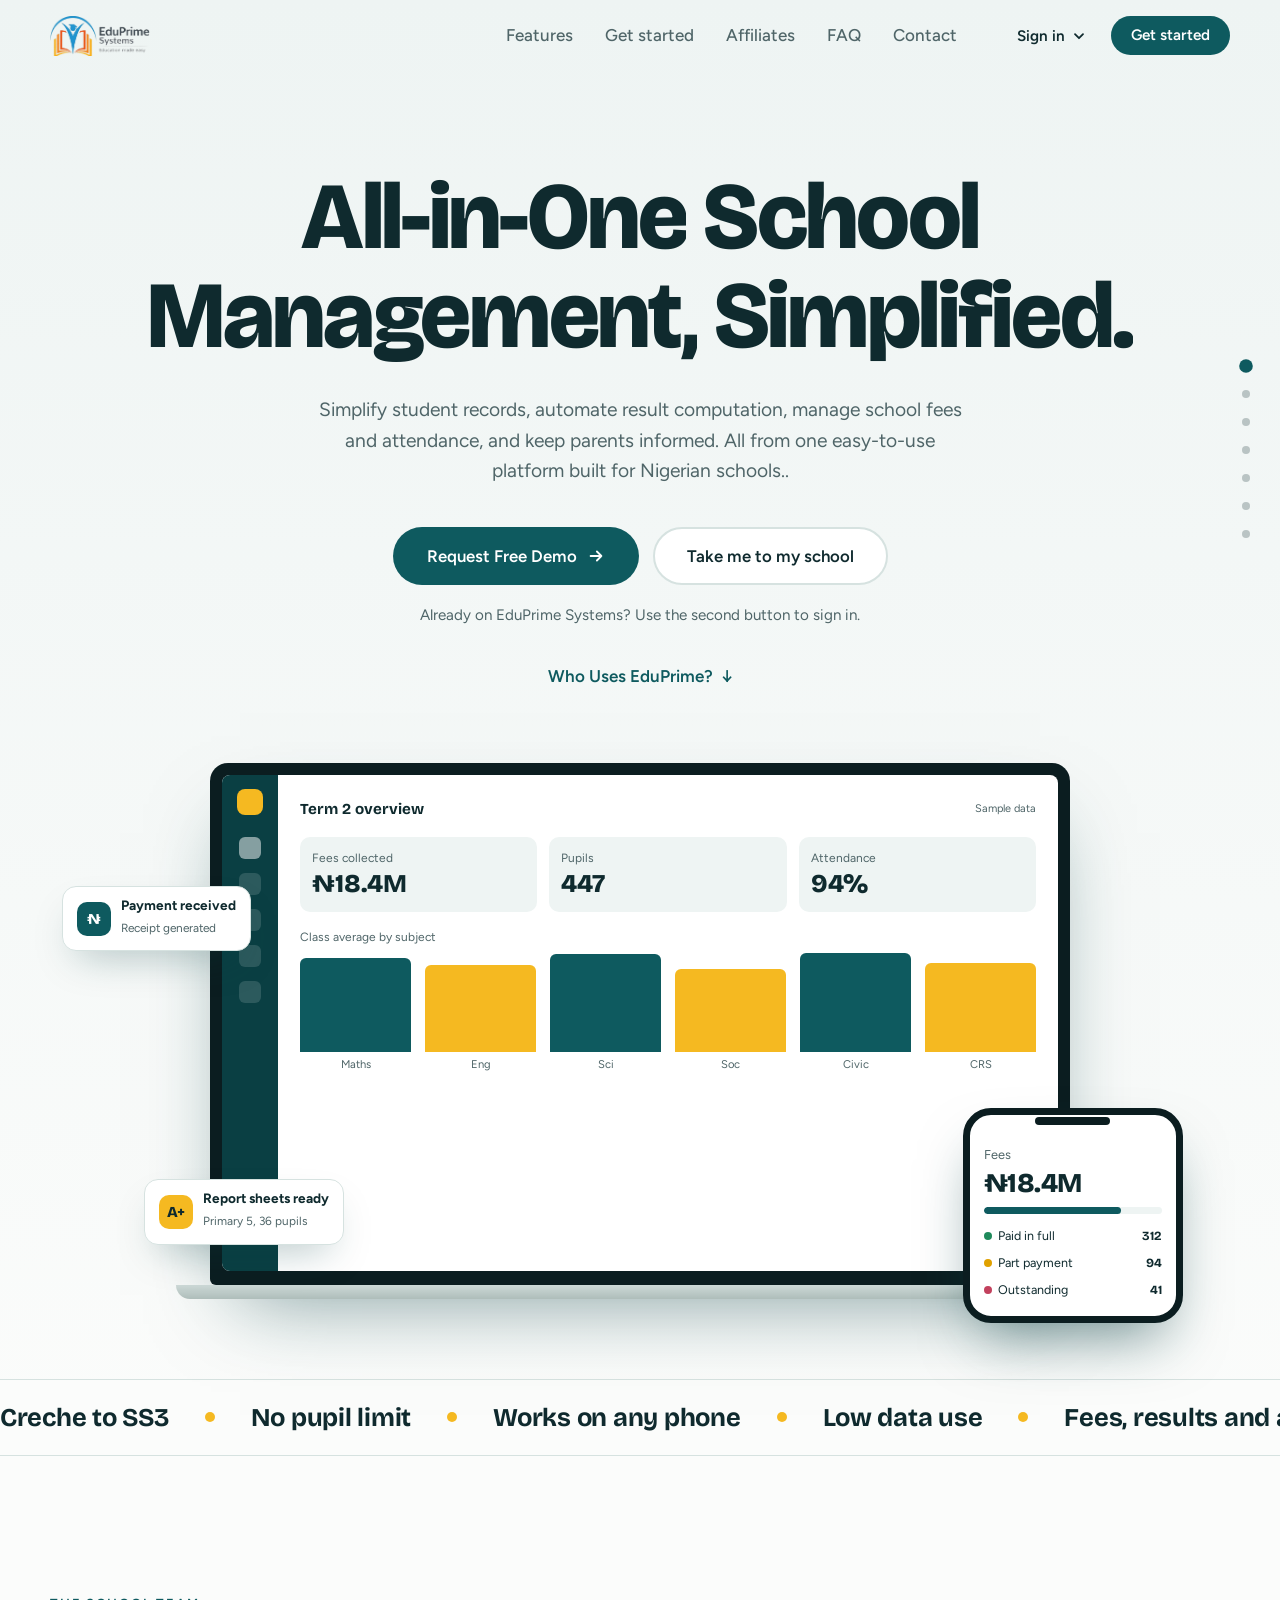
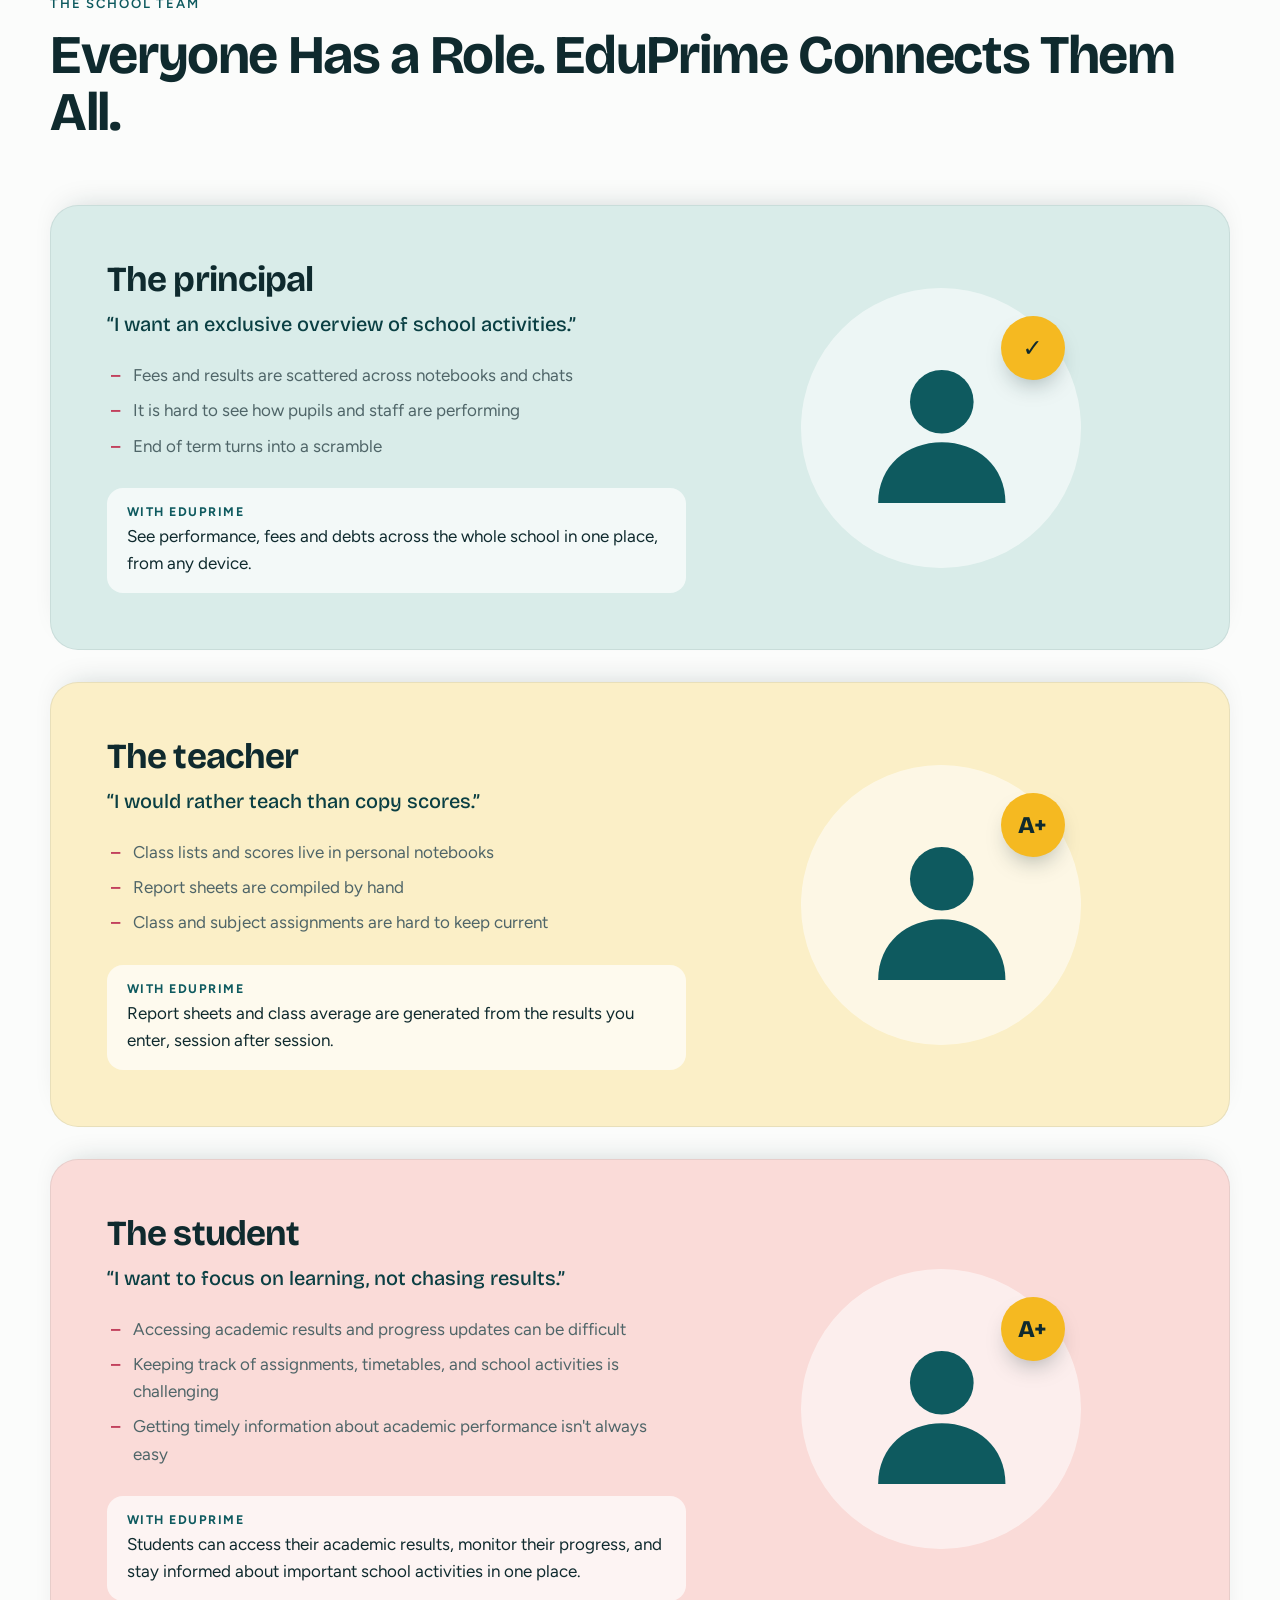
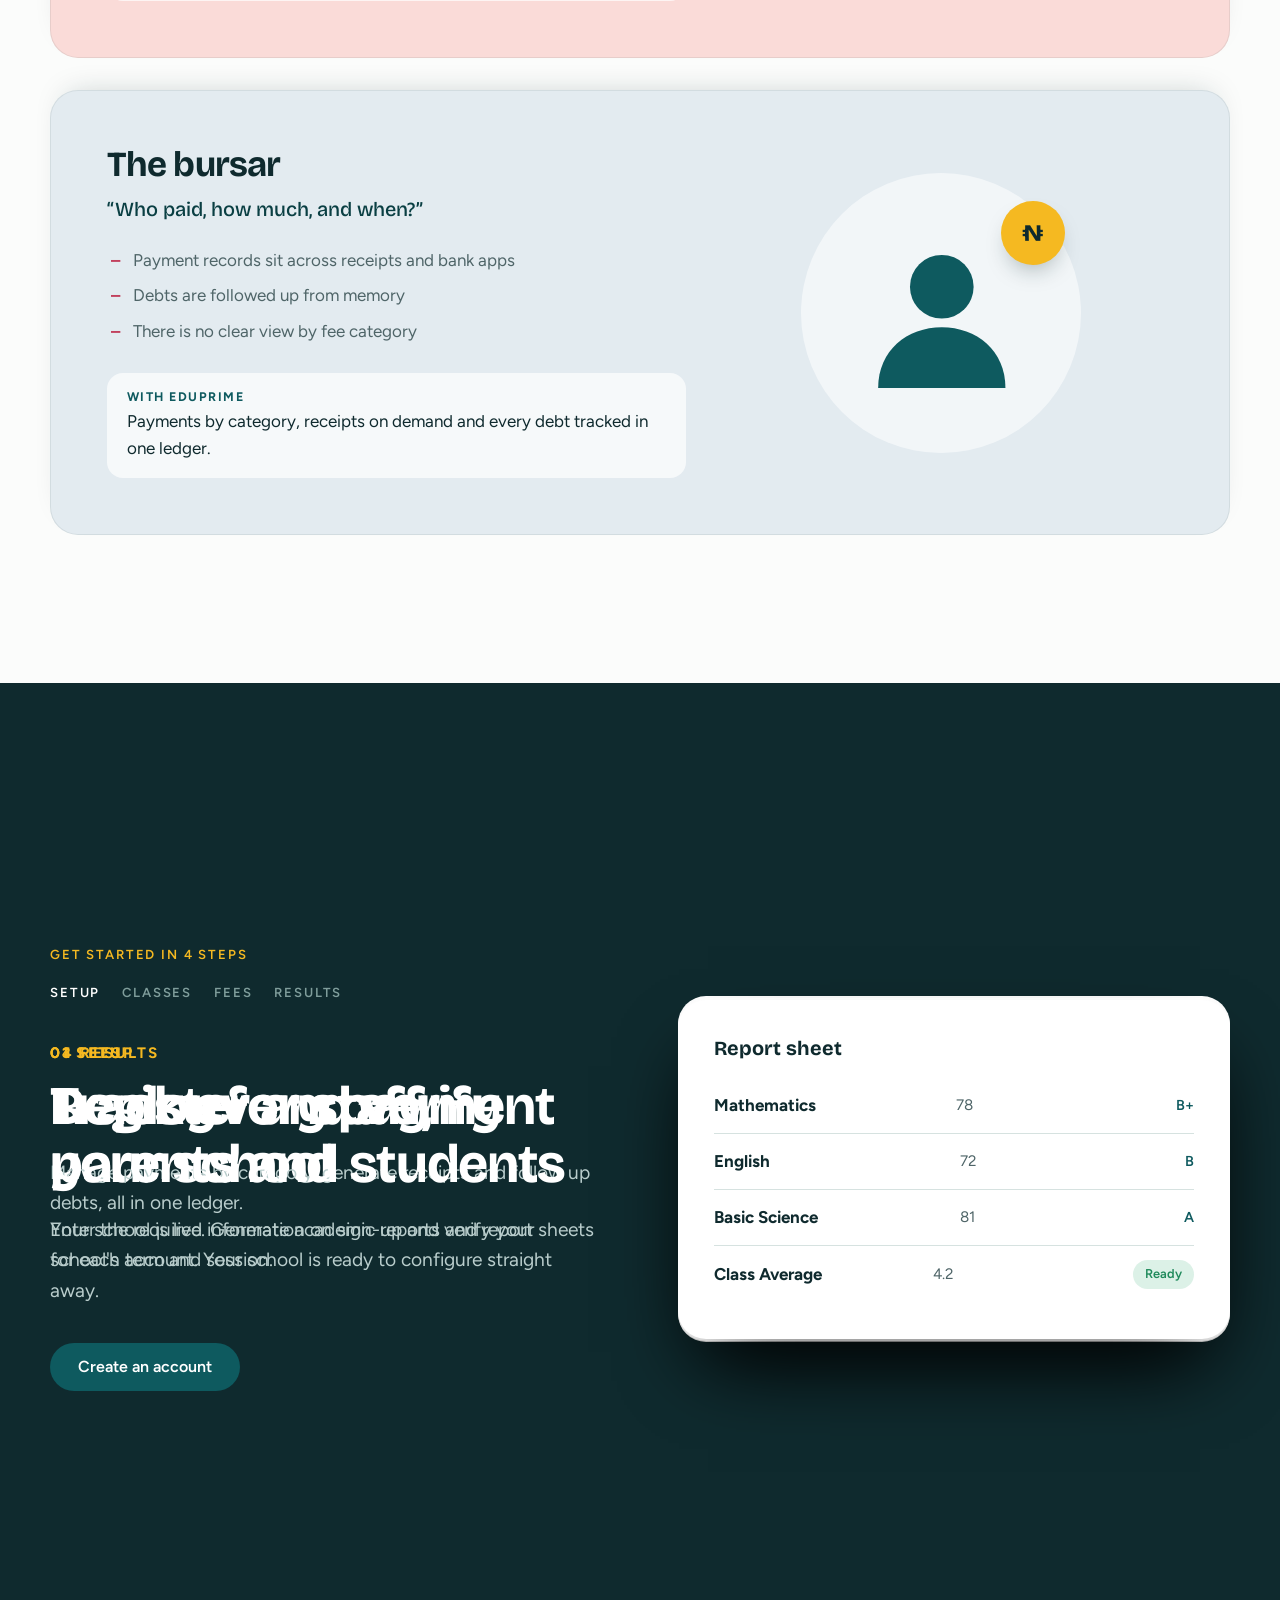
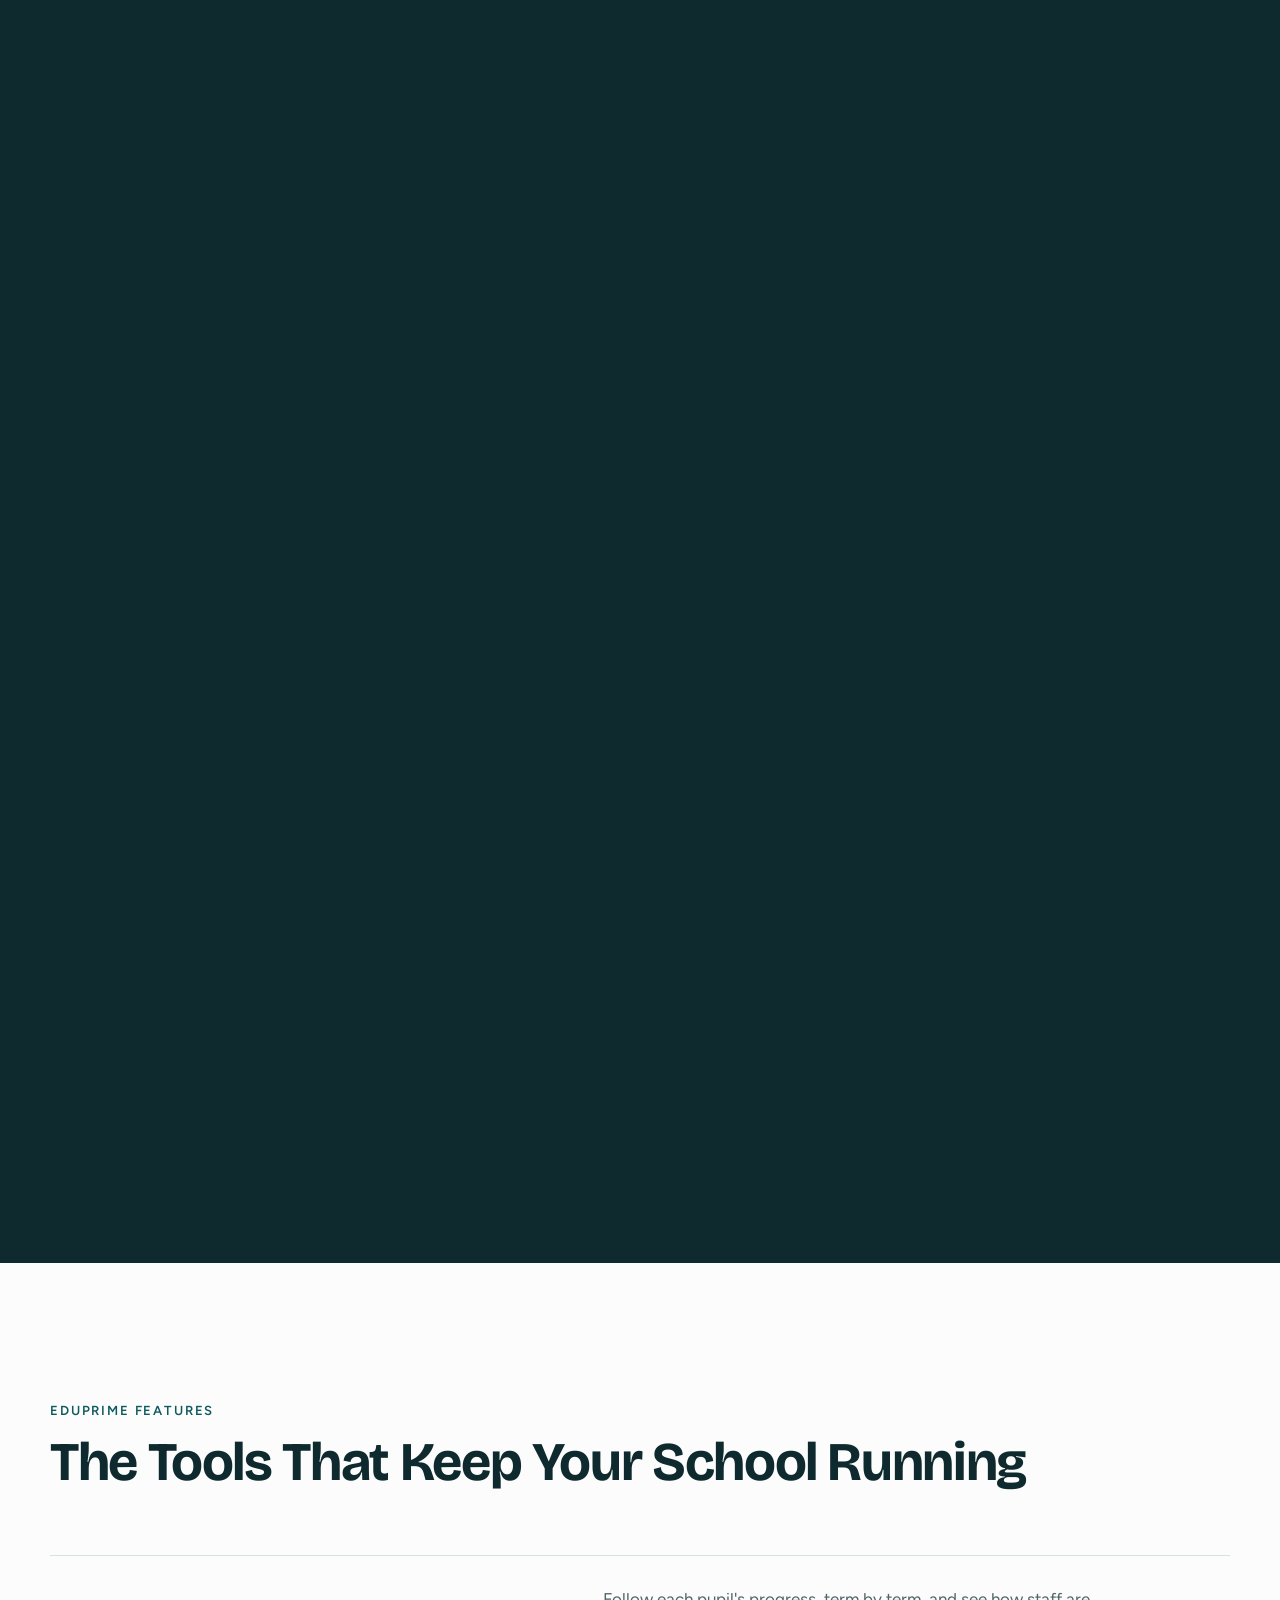
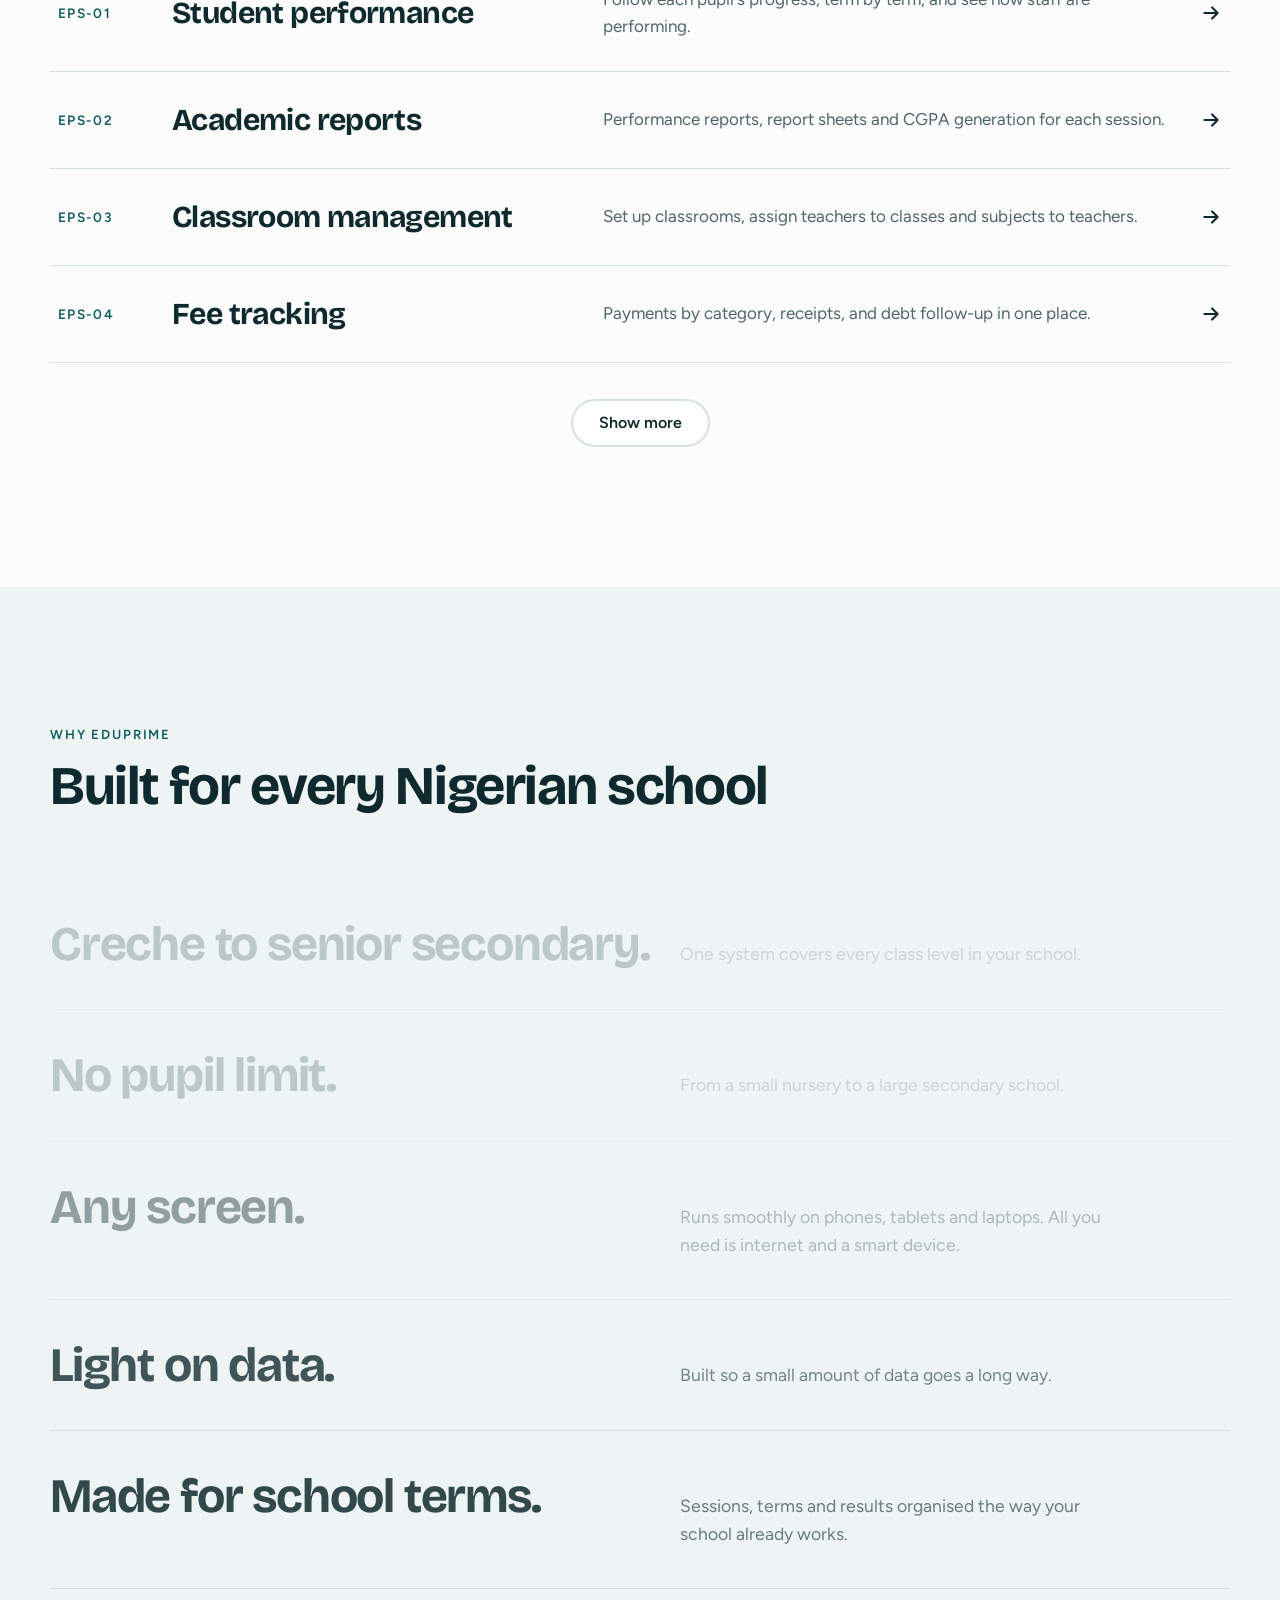
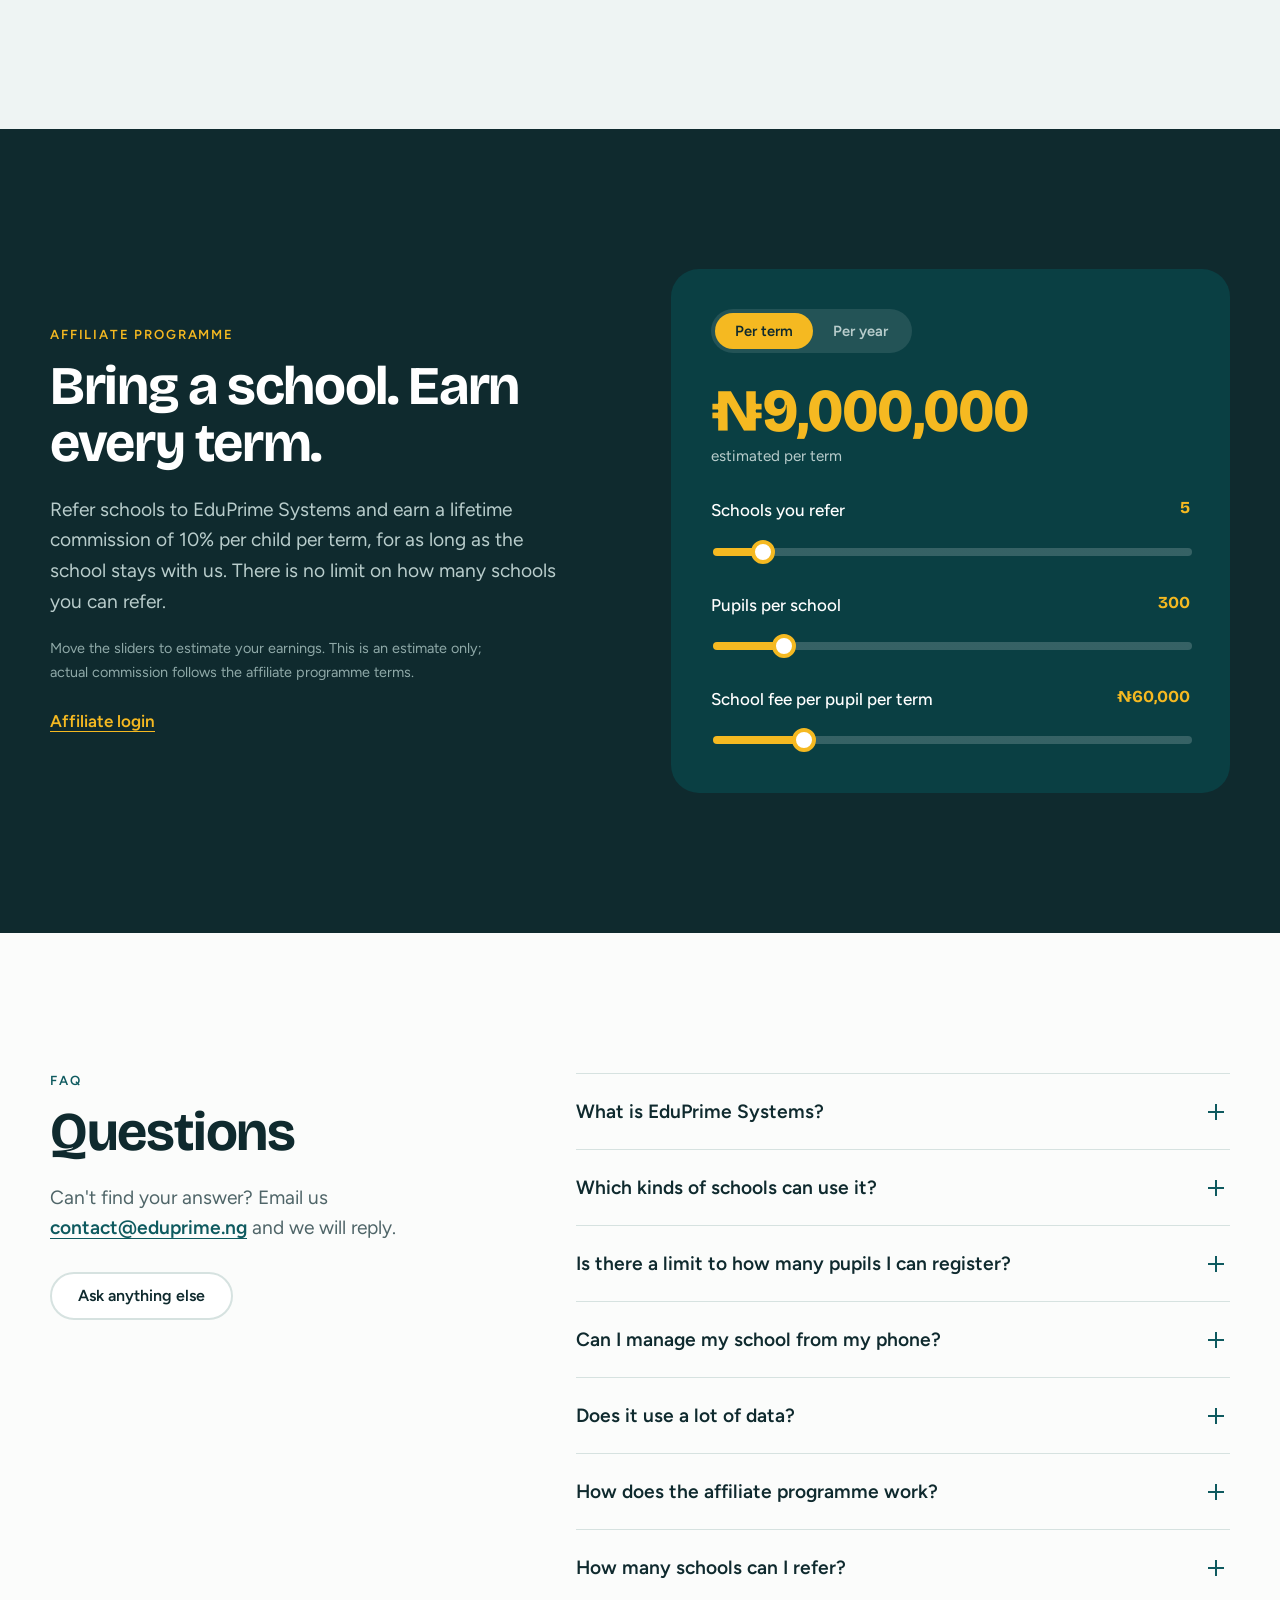
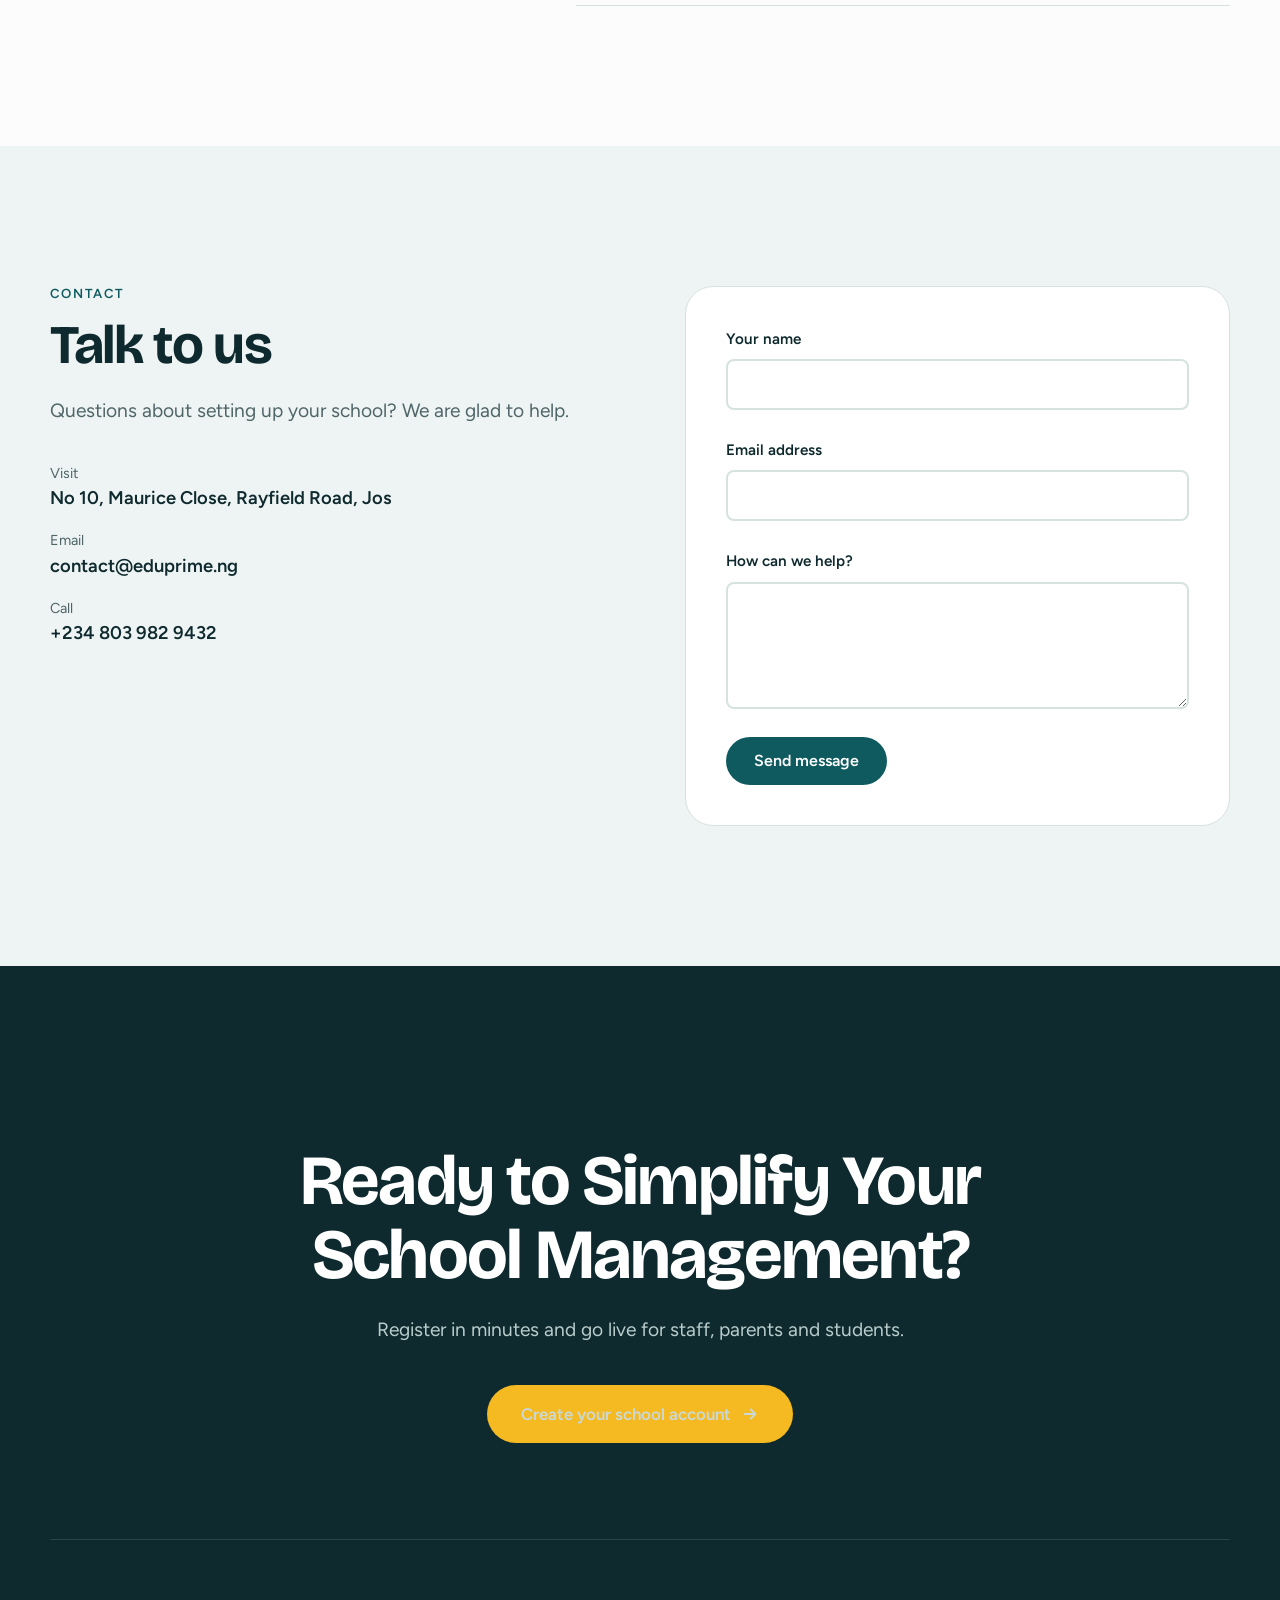
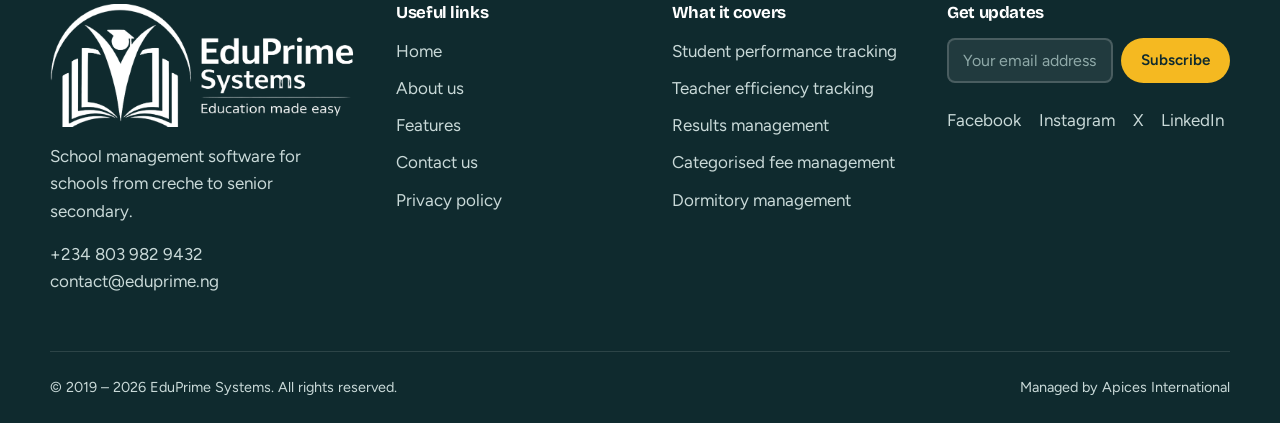
==== index.html @ dfbe0e9a "Initial commit of the EduPrime Systems onboarding website, built with semantic HTML5, modern CSS and" ====
<!DOCTYPE html>
<html lang="en">
<head>
  <meta charset="UTF-8" />
  <meta name="viewport" content="width=device-width, initial-scale=1, viewport-fit=cover" />
  <title>School Management Software for Nigerian Schools</title>
  <link rel="icon" type="image/png" sizes="150x120" href="assets/img/favicon.png" />
  <link rel="apple-touch-icon" href="assets/img/favicon.png" />
  <meta name="description" content="EduPrime Systems automates your school's processes: school management system, result checker, CBT, fee management and more. For schools from creche to senior secondary." />
  <meta name="theme-color" content="#0F2A2E" />
  <script>document.documentElement.classList.add("js");</script>
  <link rel="preconnect" href="https://fonts.googleapis.com" />
  <link rel="preconnect" href="https://fonts.gstatic.com" crossorigin />
  <link href="https://fonts.googleapis.com/css2?family=Bricolage+Grotesque:opsz,wght@12..96,500;12..96,700;12..96,800&family=Figtree:wght@400;500;600&display=swap" rel="stylesheet" />
  <link rel="stylesheet" href="css/styles.css" />
</head>
<body>
  <a class="skip-link" href="#main">Skip to content</a>

  <!-- Page loader -->
  <div class="loader" id="loader" aria-hidden="true">
    <div class="loader-inner">
      <div class="loader-word"><span>Edu</span><span>Prime</span></div>
      <div class="loader-count"><b id="loader-count">0</b>%</div>
    </div>
  </div>

  <!-- Custom cursor (For mouse users only) -->

  <div class="scroll-progress" aria-hidden="true"><i id="scroll-bar"></i></div>

  <svg width="0" height="0" style="position:absolute" aria-hidden="true">
    <symbol id="i-check" viewBox="0 0 20 20"><path d="M4 10.5l4 4 8-9" fill="none" stroke="currentColor" stroke-width="2.2" stroke-linecap="round" stroke-linejoin="round"/></symbol>
    <symbol id="i-arrow" viewBox="0 0 20 20"><path d="M4 10h12M11 5l5 5-5 5" fill="none" stroke="currentColor" stroke-width="2" stroke-linecap="round" stroke-linejoin="round"/></symbol>
    <symbol id="i-person" viewBox="0 0 120 120"><circle cx="60" cy="42" r="22" fill="currentColor"/><path d="M16 112c0-26 20-42 44-42s44 16 44 42z" fill="currentColor"/></symbol>
  </svg>

  <!--  SECTION RAIL  -->
  <nav class="rail" aria-label="Page sections">
    <ul>
      <li><a href="#home" data-label="Intro"><span class="sr-only">Intro</span></a></li>
      <li><a href="#roles" data-label="Your team"><span class="sr-only">Your team</span></a></li>
      <li><a href="#setup" data-label="Setup"><span class="sr-only">Setup</span></a></li>
      <li><a href="#features" data-label="Features"><span class="sr-only">Features</span></a></li>
      <li><a href="#affiliates" data-label="Affiliates"><span class="sr-only">Affiliates</span></a></li>
      <li><a href="#faq" data-label="FAQ"><span class="sr-only">FAQ</span></a></li>
      <li><a href="#contact-us" data-label="Contact"><span class="sr-only">Contact</span></a></li>
    </ul>
  </nav>

  <!--  HEADER  -->
  <header class="site-header" id="top">
    <div class="container nav">
      <a class="brand" href="#home" aria-label="EduPrime Systems home">
        <img src="/assets/img/logo.png" alt="EduPrime Systems" height="40" />
      </a>

      <button class="nav-toggle" aria-expanded="false" aria-controls="primary-nav" aria-label="Open menu">
        <span></span><span></span><span></span>
      </button>

      <nav id="primary-nav" class="primary-nav" aria-label="Main">
        <ul class="nav-links">
          <li><a href="#features">Features</a></li>
          <li><a href="#setup">Get started</a></li>
          <li><a href="#affiliates">Affiliates</a></li>
          <li><a href="#faq">FAQ</a></li>
          <li><a href="#contact-us">Contact</a></li>
        </ul>

        <div class="nav-actions">
          <div class="dropdown">
            <button class="dropdown-toggle" aria-expanded="false" aria-haspopup="true">
              Sign in
              <svg width="12" height="12" viewBox="0 0 12 12" aria-hidden="true"><path d="M2 4.2l4 4 4-4" fill="none" stroke="currentColor" stroke-width="1.8" stroke-linecap="round" stroke-linejoin="round"/></svg>
            </button>
            <ul class="dropdown-menu" hidden>
              <!-- TODO: replace the "#" links with your real staff and student login URLs -->
              <li><a href="#">Staff</a></li>
              <li><a href="#">Student</a></li>
              <li><a href="https://eduprime.ng/login">Affiliate</a></li>
            </ul>
          </div>
          <a class="btn btn-primary btn-sm" data-magnetic href="https://eduprime.ng/school-register">Get started</a>
        </div>
      </nav>
    </div>
  </header>

  <main id="main">

    <!--  HERO  -->
    <section class="hero" id="home">
      <div class="container hero-copy">
        <h1 class="split-words" id="hero-title">All-in-One School Management, Simplified.</h1>
        <p class="lead reveal-on-load">Simplify student records, automate result computation, manage school fees and attendance, and keep parents informed. All from one easy-to-use platform built for Nigerian schools..</p>
        <div class="hero-actions reveal-on-load">
          <a class="btn btn-primary btn-lg" data-magnetic href="https://eduprime.ng/school-register">Request Free Demo <svg class="btn-arrow" width="18" height="18"><use href="#i-arrow"/></svg></a>
          <a class="btn btn-ghost btn-lg" data-magnetic href="#" id="go-to-school">Take me to my school</a>
        </div>
        <p class="hero-note reveal-on-load">Already on EduPrime Systems? Use the second button to sign in.</p>
        <a class="scroll-cue reveal-on-load" href="#roles">Who Uses EduPrime? <span aria-hidden="true">&darr;</span></a>
      </div>

      <!-- Device mockups -->
      <div class="container">
        <div class="stage reveal-on-load" id="stage" data-cursor="Explore">
          <div class="stage-glow" aria-hidden="true"></div>

          <div class="laptop" id="laptop">
            <div class="laptop-screen">
              <div class="ui">
                <aside class="ui-side">
                  <span class="ui-logo"></span>
                  <i class="is-on"></i><i></i><i></i><i></i><i></i>
                </aside>
                <div class="ui-main">
                  <div class="ui-top"><b>Term 2 overview</b><span>Sample data</span></div>
                  <div class="ui-kpis">
                    <div><small>Fees collected</small><b data-count="18.4" data-prefix="&#8358;" data-suffix="M" data-dec="1">&#8358;18.4M</b></div>
                    <div><small>Pupils</small><b data-count="447">447</b></div>
                    <div><small>Attendance</small><b data-count="94" data-suffix="%">94%</b></div>
                  </div>
                  <div class="ui-chart">
                    <p>Class average by subject</p>
                    <ul>
                      <li><i style="--h:78%"></i><span>Maths</span></li>
                      <li><i style="--h:72%"></i><span>Eng</span></li>
                      <li><i style="--h:81%"></i><span>Sci</span></li>
                      <li><i style="--h:69%"></i><span>Soc</span></li>
                      <li><i style="--h:85%"></i><span>Civic</span></li>
                      <li><i style="--h:74%"></i><span>CRS</span></li>
                    </ul>
                  </div>
                </div>
              </div>
            </div>
            <div class="laptop-base"></div>
          </div>

          <div class="phone" id="phone">
            <div class="phone-screen">
              <div class="phone-notch"></div>
              <p class="ph-title">Fees</p>
              <p class="ph-big">&#8358;18.4M</p>
              <div class="ph-bar"><i></i></div>
              <ul class="ph-list">
                <li><span class="dot dot-ok"></span>Paid in full<b>312</b></li>
                <li><span class="dot dot-part"></span>Part payment<b>94</b></li>
                <li><span class="dot dot-owe"></span>Outstanding<b>41</b></li>
              </ul>
            </div>
          </div>

          <div class="chip chip-a" aria-hidden="true"><span class="chip-ico">&#8358;</span><div><b>Payment received</b><small>Receipt generated</small></div></div>
          <div class="chip chip-b" aria-hidden="true"><span class="chip-ico chip-ico-y">A+</span><div><b>Report sheets ready</b><small>Primary 5, 36 pupils</small></div></div>
        </div>
      </div>

      <!-- Marquee -->
      <div class="marquee" aria-label="Key facts">
        <div class="marquee-track">
          <ul>
            <li>Creche to SS3</li><li>No pupil limit</li><li>Works on any phone</li><li>Low data use</li><li>Fees, results and attendance in one place</li>
          </ul>
          <ul aria-hidden="true">
            <li>Creche to SS3</li><li>No pupil limit</li><li>Works on any phone</li><li>Low data use</li><li>Fees, results and attendance in one place</li>
          </ul>
        </div>
      </div>
    </section>

    <!--  ROLES (stacked cards)  -->
    <section class="section" id="roles">
      <div class="container">
        <header class="section-head" data-reveal>
          <p class="eyebrow">The School Team</p>
          <h2>Everyone Has a Role. EduPrime Connects Them All.</h2>
        </header>

        <div class="personas">
          <article class="persona" style="--i:0; --tone:#d9ece9">
            <div class="persona-copy">
              <h3>The principal</h3>
              <p class="quote">&ldquo;I want an exclusive overview of school activities.&rdquo;</p>
              <ul class="pains">
                <li>Fees and results are scattered across notebooks and chats</li>
                <li>It is hard to see how pupils and staff are performing</li>
                <li>End of term turns into a scramble</li>
              </ul>
              <p class="with"><b>With EduPrime</b>See performance, fees and debts across the whole school in one place, from any device.</p>
            </div>
            <div class="persona-art" aria-hidden="true"><svg class="person"><use href="#i-person"/></svg><span class="badge">&#10003;</span></div>
          </article>

          <article class="persona" style="--i:1; --tone:#fbefc7">
            <div class="persona-copy">
              <h3>The teacher</h3>
              <p class="quote">&ldquo;I would rather teach than copy scores.&rdquo;</p>
              <ul class="pains">
                <li>Class lists and scores live in personal notebooks</li>
                <li>Report sheets are compiled by hand</li>
                <li>Class and subject assignments are hard to keep current</li>
              </ul>
              <p class="with"><b>With EduPrime</b>Report sheets and class average are generated from the results you enter, session after session.</p>
            </div>
            <div class="persona-art" aria-hidden="true"><svg class="person"><use href="#i-person"/></svg><span class="badge">A+</span></div>
          </article>

<article class="persona" style="--i:2; --tone:#FADBD8">
  <div class="persona-copy">
    <h3>The student</h3>
    <p class="quote">&ldquo;I want to focus on learning, not chasing results.&rdquo;</p>
    <ul class="pains">
      <li>Accessing academic results and progress updates can be difficult</li>
      <li>Keeping track of assignments, timetables, and school activities is challenging</li>
      <li>Getting timely information about academic performance isn't always easy</li>
    </ul>
    <p class="with"><b>With EduPrime</b>Students can access their academic results, monitor their progress, and stay informed about important school activities in one place.</p>
  </div>
  <div class="persona-art" aria-hidden="true">
    <svg class="person"><use href="#i-person"/></svg>
    <span class="badge">A+</span>
  </div>
</article>


          <article class="persona" style="--i:2; --tone:#e3ebf0">
            <div class="persona-copy">
              <h3>The bursar</h3>
              <p class="quote">&ldquo;Who paid, how much, and when?&rdquo;</p>
              <ul class="pains">
                <li>Payment records sit across receipts and bank apps</li>
                <li>Debts are followed up from memory</li>
                <li>There is no clear view by fee category</li>
              </ul>
              <p class="with"><b>With EduPrime</b>Payments by category, receipts on demand and every debt tracked in one ledger.</p>
            </div>
            <div class="persona-art" aria-hidden="true"><svg class="person"><use href="#i-person"/></svg><span class="badge">&#8358;</span></div>
          </article>
        </div>
      </div>
    </section>

    <!--  SETUP STORY  -->
    <section class="story" id="setup" data-story>
      <div class="story-track">
        <div class="story-sticky">
          <div class="container story-grid">
            <div class="story-left">
              <p class="eyebrow">Get started in 4 steps</p>
              <ul class="story-tabs">
                <li><button type="button" data-step="0" aria-current="true"><span>SETUP</span><i></i></button></li>
                <li><button type="button" data-step="1"><span>CLASSES</span><i></i></button></li>
                <li><button type="button" data-step="2"><span>FEES</span><i></i></button></li>
                <li><button type="button" data-step="3"><span>RESULTS</span><i></i></button></li>
              </ul>

              <div class="story-texts">
                <div class="story-text is-active">
                  <p class="story-no">01 SETUP</p>
                  <h2>Register and verify your school</h2>
                  <p class="lead">Enter the required information on sign-up and verify your school's account. Your school is ready to configure straight away.</p>
                </div>
                <div class="story-text">
                  <p class="story-no">02 CLASSES</p>
                  <h2>Add classes, staff and students</h2>
                  <p class="lead">Add classrooms, staff, sessions and students. Assign teachers to classes and subjects to teachers.</p>
                </div>
                <div class="story-text">
                  <p class="story-no">03 FEES</p>
                  <h2>Track every payment</h2>
                  <p class="lead">Manage payments by category, generate receipts and follow up debts, all in one ledger.</p>
                </div>
                <div class="story-text">
                  <p class="story-no">04 RESULTS</p>
                  <h2>Deploy for staff, parents and students</h2>
                  <p class="lead">Your school is live. Generate academic reports and report sheets for each term and session.</p>
                </div>
              </div>
              <a class="btn btn-primary" data-magnetic href="https://eduprime.ng/school-register">Create an account</a>
            </div>

            <div class="story-right" data-cursor="Scroll">
              <div class="story-panel is-active">
                <div class="mock-card">
                  <p class="mock-h">Register your school</p>
                  <div class="mock-field"><small>School name</small><b>Bright Future Academy</b></div>
                  <div class="mock-field"><small>Email</small><b>admin@brightfuture.ng</b></div>
                  <div class="mock-btn">Verify account <svg width="16" height="16"><use href="#i-check"/></svg></div>
                </div>
              </div>
              <div class="story-panel">
                <div class="mock-card">
                  <p class="mock-h">Classes</p>
                  <ul class="mock-rows">
                    <li><b>Primary 4</b><span>Mrs. Adeyemi</span><em>9 subjects</em></li>
                    <li><b>Primary 5</b><span>Mr. Okafor</span><em>9 subjects</em></li>
                    <li><b>JSS 1</b><span>Mrs. Bello</span><em>12 subjects</em></li>
                    <li><b>SS 2</b><span>Mr. Danjuma</span><em>14 subjects</em></li>
                  </ul>
                </div>
              </div>
              <div class="story-panel">
                <div class="mock-card">
                  <p class="mock-h">Payments</p>
                  <ul class="mock-rows">
                    <li><b>Tuition</b><span>312 paid</span><em class="tag tag-ok">Paid</em></li>
                    <li><b>Uniform</b><span>94 part-paid</span><em class="tag tag-part">Part</em></li>
                    <li><b>Transport</b><span>41 owing</span><em class="tag tag-owe">Owing</em></li>
                    <li><b>Receipts</b><span>Generated</span><em class="tag tag-ok">Ready</em></li>
                  </ul>
                </div>
              </div>
              <div class="story-panel">
                <div class="mock-card">
                  <p class="mock-h">Report sheet</p>
                  <ul class="mock-rows">
                    <li><b>Mathematics</b><span>78</span><em>B+</em></li>
                    <li><b>English</b><span>72</span><em>B</em></li>
                    <li><b>Basic Science</b><span>81</span><em>A</em></li>
                    <li><b>Class Average</b><span>4.2</span><em class="tag tag-ok">Ready</em></li>
                  </ul>
                </div>
              </div>
            </div>
          </div>
        </div>
      </div>
    </section>

    <!--  FEATURES INDEX  -->
    <section class="section" id="features">
      <div class="container">
        <header class="section-head" data-reveal>
          <p class="eyebrow">EduPrime Features</p>
          <h2>The Tools That Keep Your School Running</h2>
        </header>

        <ul class="index" id="feature-index">
          <li><a href="#contact-us" class="index-row" data-cursor="Ask"><span class="code">EPS-01</span><span class="name">Student performance</span><span class="desc">Follow each pupil's progress, term by term, and see how staff are performing.</span><svg width="22" height="22"><use href="#i-arrow"/></svg></a></li>
          <li><a href="#contact-us" class="index-row" data-cursor="Ask"><span class="code">EPS-02</span><span class="name">Academic reports</span><span class="desc">Performance reports, report sheets and CGPA generation for each session.</span><svg width="22" height="22"><use href="#i-arrow"/></svg></a></li>
          <li><a href="#contact-us" class="index-row" data-cursor="Ask"><span class="code">EPS-03</span><span class="name">Classroom management</span><span class="desc">Set up classrooms, assign teachers to classes and subjects to teachers.</span><svg width="22" height="22"><use href="#i-arrow"/></svg></a></li>
          <li><a href="#contact-us" class="index-row" data-cursor="Ask"><span class="code">EPS-04</span><span class="name">Fee tracking</span><span class="desc">Payments by category, receipts, and debt follow-up in one place.</span><svg width="22" height="22"><use href="#i-arrow"/></svg></a></li>
        </ul>
        <div class="index-more" id="index-more" aria-hidden="true">
          <ul class="index">
            <li><a href="#contact-us" class="index-row" tabindex="-1" data-cursor="Ask"><span class="code">EPS-05</span><span class="name">CBT examination module</span><span class="desc">Students write computer based tests seamlessly and in real time.</span><svg width="22" height="22"><use href="#i-arrow"/></svg></a></li>
            <li><a href="#contact-us" class="index-row" tabindex="-1" data-cursor="Ask"><span class="code">EPS-06</span><span class="name">Dormitory management</span><span class="desc">Keep boarding records organised in one place.</span><svg width="22" height="22"><use href="#i-arrow"/></svg></a></li>
            <li><a href="#contact-us" class="index-row" tabindex="-1" data-cursor="Ask"><span class="code">EPS-07</span><span class="name">Timetable management</span><span class="desc">Plan lessons across classes and teachers.</span><svg width="22" height="22"><use href="#i-arrow"/></svg></a></li>
            <li><a href="#contact-us" class="index-row" tabindex="-1" data-cursor="Ask"><span class="code">EPS-08</span><span class="name">Attendance management</span><span class="desc">Record and review attendance for your pupils.</span><svg width="22" height="22"><use href="#i-arrow"/></svg></a></li>
            <li><a href="#contact-us" class="index-row" tabindex="-1" data-cursor="Ask"><span class="code">EPS-09</span><span class="name">Library management</span><span class="desc">Keep track of your school's books and borrowing.</span><svg width="22" height="22"><use href="#i-arrow"/></svg></a></li>
          </ul>
        </div>
        <div class="index-actions">
          <button class="btn btn-ghost" id="index-toggle" aria-expanded="false" aria-controls="index-more">Show more</button>
        </div>
      </div>
    </section>

    <!--  PRINCIPLES -->
    <section class="section section-tint" id="about">
      <div class="container">
        <header class="section-head" data-reveal>
          <p class="eyebrow">Why EduPrime</p>
          <h2>Built for every Nigerian school</h2>
        </header>
        <ul class="principles" id="principles">
          <li><h3>Creche to senior secondary.</h3><p>One system covers every class level in your school.</p></li>
          <li><h3>No pupil limit.</h3><p>From a small nursery to a large secondary school.</p></li>
          <li><h3>Any screen.</h3><p>Runs smoothly on phones, tablets and laptops. All you need is internet and a smart device.</p></li>
          <li><h3>Light on data.</h3><p>Built so a small amount of data goes a long way.</p></li>
          <li><h3>Made for school terms.</h3><p>Sessions, terms and results organised the way your school already works.</p></li>
        </ul>
      </div>
    </section>

    <!--  AFFILIATES  -->
    <section class="section section-dark" id="affiliates">
      <div class="container split split-wide">
        <div data-reveal>
          <p class="eyebrow eyebrow-light">Affiliate programme</p>
          <h2>Bring a school. Earn every term.</h2>
          <p class="lead">Refer schools to EduPrime Systems and earn a lifetime commission of 10% per child per term, for as long as the school stays with us. There is no limit on how many schools you can refer.</p>
          <p class="fineprint">Move the sliders to estimate your earnings. This is an estimate only; actual commission follows the affiliate programme terms.</p>
          <a class="text-link text-link-light" href="https://eduprime.ng/login">Affiliate login</a>
        </div>

        <form class="calc" id="calc" onsubmit="return false" data-reveal>
          <div class="seg" role="group" aria-label="Earnings period">
            <button type="button" class="is-on" data-period="term" aria-pressed="true">Per term</button>
            <button type="button" data-period="year" aria-pressed="false">Per year</button>
          </div>

          <div class="calc-big" aria-live="polite">
            <b id="r-main">&#8358;0</b>
            <span id="r-label">estimated per term</span>
          </div>

          <div class="calc-field">
            <label for="c-schools">Schools you refer <output id="o-schools">5</output></label>
            <input type="range" id="c-schools" min="1" max="50" value="5" />
          </div>
          <div class="calc-field">
            <label for="c-pupils">Pupils per school <output id="o-pupils">300</output></label>
            <input type="range" id="c-pupils" min="50" max="2000" step="10" value="300" />
          </div>
          <div class="calc-field">
            <label for="c-fee">School fee per pupil per term <output id="o-fee">&#8358;60,000</output></label>
            <input type="range" id="c-fee" min="10000" max="300000" step="5000" value="60000" />
          </div>
        </form>
      </div>
    </section>

    <!--  FAQ  -->
    <section class="section" id="faq">
      <div class="container split split-faq">
        <div data-reveal>
          <p class="eyebrow">FAQ</p>
          <h2>Questions</h2>
          <p class="lead">Can't find your answer? Email us <a class="inline-link" href="mailto:contact@eduprime.ng">contact@eduprime.ng</a> and we will reply.</p>
          <a class="btn btn-ghost" data-magnetic href="#contact-us">Ask anything else</a>
        </div>

        <div class="accordion" data-reveal>
          <div class="acc-item">
            <h3><button class="acc-btn" aria-expanded="false" aria-controls="a1" id="q1">What is EduPrime Systems?</button></h3>
            <div class="acc-panel" id="a1" role="region" aria-labelledby="q1"><div><p>EduPrime Systems is specialised software that automates the academic and non-academic processes of schools.</p></div></div>
          </div>
          <div class="acc-item">
            <h3><button class="acc-btn" aria-expanded="false" aria-controls="a2" id="q2">Which kinds of schools can use it?</button></h3>
            <div class="acc-panel" id="a2" role="region" aria-labelledby="q2"><div><p>It manages schools from creche up to the senior secondary level.</p></div></div>
          </div>
          <div class="acc-item">
            <h3><button class="acc-btn" aria-expanded="false" aria-controls="a3" id="q3">Is there a limit to how many pupils I can register?</button></h3>
            <div class="acc-panel" id="a3" role="region" aria-labelledby="q3"><div><p>No. EduPrime Systems handles any school population efficiently.</p></div></div>
          </div>
          <div class="acc-item">
            <h3><button class="acc-btn" aria-expanded="false" aria-controls="a4" id="q4">Can I manage my school from my phone?</button></h3>
            <div class="acc-panel" id="a4" role="region" aria-labelledby="q4"><div><p>Yes. The system runs well on any screen size. All you need is an internet connection and a smart device.</p></div></div>
          </div>
          <div class="acc-item">
            <h3><button class="acc-btn" aria-expanded="false" aria-controls="a5" id="q5">Does it use a lot of data?</button></h3>
            <div class="acc-panel" id="a5" role="region" aria-labelledby="q5"><div><p>No. We built the system with data use in mind, so a small amount of data goes a long way.</p></div></div>
          </div>
          <div class="acc-item">
            <h3><button class="acc-btn" aria-expanded="false" aria-controls="a6" id="q6">How does the affiliate programme work?</button></h3>
            <div class="acc-panel" id="a6" role="region" aria-labelledby="q6"><div><p>You bring a school and earn a lifetime commission of 10% per child per term, for as long as that school stays with us.</p></div></div>
          </div>
          <div class="acc-item">
            <h3><button class="acc-btn" aria-expanded="false" aria-controls="a7" id="q7">How many schools can I refer?</button></h3>
            <div class="acc-panel" id="a7" role="region" aria-labelledby="q7"><div><p>As many as you like. The more schools you bring, the more you earn. Use the <a class="inline-link" href="#affiliates">earnings calculator</a> to see your potential.</p></div></div>
          </div>
        </div>
      </div>
    </section>

    <!--  CONTACT  -->
    <section class="section section-tint" id="contact-us">
      <div class="container split">
        <div data-reveal>
          <p class="eyebrow">Contact</p>
          <h2>Talk to us</h2>
          <p class="lead">Questions about setting up your school? We are glad to help.</p>
          <dl class="contact-list">
            <div><dt>Visit</dt><dd>No 10, Maurice Close, Rayfield Road, Jos</dd></div>
            <div><dt>Email</dt><dd><a href="mailto:contact@eduprime.ng">contact@eduprime.ng</a></dd></div>
            <div><dt>Call</dt><dd><a href="tel:+2348039829432">+234 803 982 9432</a></dd></div>
          </dl>
        </div>

        <form class="form" id="contact-form" novalidate data-reveal>
          <div class="field">
            <label for="f-name">Your name</label>
            <input id="f-name" name="name" type="text" autocomplete="name" required />
            <small class="error" aria-live="polite"></small>
          </div>
          <div class="field">
            <label for="f-email">Email address</label>
            <input id="f-email" name="email" type="email" autocomplete="email" required />
            <small class="error" aria-live="polite"></small>
          </div>
          <div class="field">
            <label for="f-msg">How can we help?</label>
            <textarea id="f-msg" name="message" rows="5" required></textarea>
            <small class="error" aria-live="polite"></small>
          </div>
          <button class="btn btn-primary" data-magnetic type="submit">Send message</button>
        </form>
      </div>
    </section>
  </main>

  <!--  FINAL CTA and FOOTER  -->
  <footer class="site-footer" id="finale">
    <div class="container cta">
      <h2 data-reveal>Ready to Simplify Your School Management?</h2>
      <p class="lead" data-reveal>Register in minutes and go live for staff, parents and students.</p>
      <a class="btn btn-accent btn-lg" data-magnetic href="https://eduprime.ng/school-register">Create your school account <svg class="btn-arrow" width="18" height="18"><use href="#i-arrow"/></svg></a>
    </div>

    <div class="container footer-grid">
      <div class="footer-brand">
        <img src="/assets/img/logo.png" alt="EduPrime Systems" height="36" />
        <p>School management software for schools from creche to senior secondary.</p>
        <p><a href="tel:+2348039829432">+234 803 982 9432</a><br /><a href="mailto:contact@eduprime.ng">contact@eduprime.ng</a></p>
      </div>

      <nav aria-label="Useful links">
        <h4>Useful links</h4>
        <ul>
          <li><a href="#home">Home</a></li>
          <li><a href="#about">About us</a></li>
          <li><a href="#features">Features</a></li>
          <li><a href="#contact-us">Contact us</a></li>
          <li><a href="#">Privacy policy</a></li>
        </ul>
      </nav>

      <nav aria-label="Features">
        <h4>What it covers</h4>
        <ul>
          <li><a href="#features">Student performance tracking</a></li>
          <li><a href="#features">Teacher efficiency tracking</a></li>
          <li><a href="#features">Results management</a></li>
          <li><a href="#features">Categorised fee management</a></li>
          <li><a href="#features">Dormitory management</a></li>
        </ul>
      </nav>

      <div>
        <h4>Get updates</h4>
        <form class="newsletter" id="newsletter" novalidate>
          <label class="sr-only" for="n-email">Email address</label>
          <input id="n-email" type="email" placeholder="Your email address" autocomplete="email" required />
          <button class="btn btn-accent btn-sm" type="submit">Subscribe</button>
        </form>
        <ul class="social">
          <!-- Social Profile URLs -->
          <li><a href="#">Facebook</a></li>
          <li><a href="#">Instagram</a></li>
          <li><a href="#">X</a></li>
          <li><a href="#">LinkedIn</a></li>
        </ul>
      </div>
    </div>

    <div class="container footer-base">
      <p>&copy; 2019 &ndash; <span id="year">2026</span> EduPrime Systems. All rights reserved.</p>
      <p>Managed by <a href="tel:+2348039829432">Apices International</a></p>
    </div>
  </footer>

  <div class="toast" id="toast" role="status" aria-live="polite"></div>

  <script src="js/main.js"></script>
</body>
</html>
---- css/styles.css ----
:root {
  --ink: #0f2a2e;
  --teal: #0e5a5f;
  --teal-deep: #0a3f43;
  --pencil: #f5b921;
  --pencil-dark: #d99d0a;
  --paper: #fbfcfb;
  --mist: #eef4f3;
  --line: #d6e2e0;
  --muted: #4f6568;
  --ok: #1f8a5b;
  --part: #e0a100;
  --owe: #c2415d;

  --font-display: "Bricolage Grotesque", "Segoe UI", system-ui, sans-serif;
  --font-body: "Figtree", "Segoe UI", system-ui, sans-serif;

  --r-sm: 8px;
  --r-md: 16px;
  --r-lg: 28px;
  --header-h: 72px;
  --ease: cubic-bezier(.2, .7, .2, 1);
}

/*  Base  */
*, *::before, *::after { box-sizing: border-box; }
html { scroll-behavior: smooth; scroll-padding-top: calc(var(--header-h) + 16px); }
body {
  margin: 0; font-family: var(--font-body); font-size: 1.0625rem; line-height: 1.6;
  color: var(--ink); background: var(--paper); -webkit-font-smoothing: antialiased; overflow-x: hidden;
}
html.js:not(.is-ready) body { overflow: hidden; }
img { max-width: 100%; height: auto; display: block; }
a { color: inherit; }
h1, h2, h3, h4 { font-family: var(--font-display); line-height: 1.05; margin: 0; letter-spacing: -0.025em; }
h1 { font-size: clamp(2.8rem, 7.4vw, 6rem); font-weight: 800; }
h2 { font-size: clamp(2rem, 4.6vw, 3.4rem); font-weight: 700; }
h3 { font-size: 1.35rem; font-weight: 700; }
p { margin: 0; }
ul { margin: 0; padding: 0; list-style: none; }

.container { width: min(1180px, 100% - clamp(40px, 8vw, 80px)); margin-inline: auto; }
.sr-only { position: absolute; width: 1px; height: 1px; overflow: hidden; clip: rect(0 0 0 0); white-space: nowrap; }
.skip-link { position: absolute; left: 16px; top: -60px; z-index: 300; background: var(--ink); color: #fff; padding: 10px 16px; border-radius: var(--r-sm); }
.skip-link:focus { top: 12px; }
:focus-visible { outline: 3px solid var(--pencil); outline-offset: 3px; border-radius: 4px; }

.lead { font-size: 1.2rem; color: var(--muted); max-width: 54ch; margin-top: 22px; }
.eyebrow { font: 600 .82rem var(--font-body); letter-spacing: .14em; text-transform: uppercase; color: var(--teal); margin-bottom: 16px; }
.eyebrow-light { color: var(--pencil); }

/*  Buttons & links  */
.btn {
  display: inline-flex; align-items: center; justify-content: center; gap: 10px;
  padding: 14px 26px; border-radius: 999px; border: 2px solid transparent;
  font: 600 1rem/1 var(--font-body); text-decoration: none; cursor: pointer; will-change: transform;
  transition: background-color .25s ease, color .25s ease, border-color .25s ease, box-shadow .25s ease;
}
.btn-sm { padding: 10px 18px; font-size: .95rem; }
.btn-lg { padding: 18px 32px; font-size: 1.05rem; }
.btn-primary { background: var(--teal); color: #fff; }
.btn-primary:hover { background: var(--teal-deep); box-shadow: 0 12px 28px -8px rgba(14, 90, 95, .55); }
.btn-ghost { border-color: var(--line); color: var(--ink); background: #fff; }
.btn-ghost:hover { border-color: var(--teal); color: var(--teal); }
.btn-accent { background: var(--pencil); color: var(--ink); }
.btn-accent:hover { background: var(--pencil-dark); }
.btn-arrow { transition: transform .3s var(--ease); }
.btn:hover .btn-arrow { transform: translateX(4px); }
.text-link, .inline-link { color: var(--teal); font-weight: 600; text-underline-offset: 4px; }
.text-link { display: inline-block; margin-top: 24px; }
.text-link-light { color: var(--pencil); }

/*  Loader  */
.loader { display: none; }
html.js .loader {
  display: grid; place-items: center; position: fixed; inset: 0; z-index: 500;
  background: var(--teal-deep); color: #fff; transition: transform .9s var(--ease) .1s;
}
html.is-ready .loader { transform: translateY(-100%); pointer-events: none; }
.loader-inner { text-align: center; }
.loader-word { font: 800 clamp(2.4rem, 8vw, 4.4rem) var(--font-display); letter-spacing: -0.03em; overflow: hidden; display: flex; justify-content: center; }
.loader-word span { display: inline-block; animation: wordUp .8s var(--ease) both; }
.loader-word span:last-child { color: var(--pencil); animation-delay: .1s; }
.loader-count { margin-top: 12px; font: 600 1rem var(--font-body); color: #9fc2c0; font-variant-numeric: tabular-nums; }
@keyframes wordUp { from { transform: translateY(110%); } to { transform: none; } }

/*  Scroll progress and section rail  */
.scroll-progress { position: fixed; inset: 0 0 auto 0; height: 3px; z-index: 120; }
.scroll-progress i { display: block; height: 100%; width: 100%; background: var(--pencil); transform: scaleX(0); transform-origin: left; }

.rail { position: fixed; right: 22px; top: 50%; transform: translateY(-50%); z-index: 80; }
.rail ul { display: grid; gap: 4px; }
.rail a { position: relative; display: grid; place-items: center; width: 24px; height: 24px; text-decoration: none; }
.rail a::before { content: ""; width: 8px; height: 8px; border-radius: 50%; background: var(--ink); opacity: .25; transition: transform .3s var(--ease), opacity .3s ease, background-color .3s ease; }
.rail a::after {
  content: attr(data-label); position: absolute; right: 30px; padding: 5px 11px; border-radius: 999px; white-space: nowrap;
  background: var(--ink); color: #fff; font: 500 .8rem var(--font-body); opacity: 0; transform: translateX(8px); pointer-events: none;
  transition: opacity .25s ease, transform .25s var(--ease);
}
.rail a:hover::before { opacity: .7; }
.rail a:hover::after, .rail a:focus-visible::after { opacity: 1; transform: none; }
.rail a.is-active::before { opacity: 1; transform: scale(1.7); background: var(--teal); }
.rail.on-dark a::before { background: #fff; }
.rail.on-dark a::after { background: #fff; color: var(--ink); }
.rail.on-dark a.is-active::before { background: var(--pencil); }

/*  Header  */
.site-header {
  position: fixed; top: 0; left: 0; right: 0; z-index: 100; height: var(--header-h);
  transition: transform .5s var(--ease), background-color .3s ease, box-shadow .3s ease, backdrop-filter .3s ease;
}
.site-header.is-scrolled { background: rgba(251, 252, 251, .82); backdrop-filter: blur(14px); box-shadow: 0 1px 0 var(--line); }
.site-header.is-hidden { transform: translateY(-100%); }
.nav { height: 100%; display: flex; align-items: center; justify-content: space-between; gap: 24px; }
.brand img { height: 40px; width: auto; }
.primary-nav { display: flex; align-items: center; gap: 32px; }
.nav-links { display: flex; gap: 4px; }
.nav-links a { position: relative; display: block; padding: 8px 14px; text-decoration: none; font-weight: 500; color: var(--muted); transition: color .2s ease; }
.nav-links a::after { content: ""; position: absolute; left: 14px; right: 14px; bottom: 3px; height: 2px; background: var(--pencil); transform: scaleX(0); transform-origin: left; transition: transform .35s var(--ease); }
.nav-links a:hover, .nav-links a.is-active { color: var(--ink); }
.nav-links a:hover::after, .nav-links a.is-active::after { transform: scaleX(1); }
.nav-actions { display: flex; align-items: center; gap: 12px; }

.dropdown { position: relative; }
.dropdown-toggle { display: inline-flex; align-items: center; gap: 8px; cursor: pointer; padding: 10px 14px; border: 0; background: none; border-radius: 999px; font: 600 .95rem var(--font-body); color: var(--ink); }
.dropdown-toggle:hover { background: var(--mist); }
.dropdown-toggle svg { transition: transform .2s ease; }
.dropdown-toggle[aria-expanded="true"] svg { transform: rotate(180deg); }
.dropdown-menu { position: absolute; right: 0; top: calc(100% + 8px); min-width: 180px; padding: 6px; background: #fff; border: 1px solid var(--line); border-radius: var(--r-md); box-shadow: 0 16px 40px rgba(15, 42, 46, .14); animation: pop .25s var(--ease); }
.dropdown-menu[hidden] { display: none; }
.dropdown-menu a { display: block; padding: 10px 14px; border-radius: var(--r-sm); text-decoration: none; font-weight: 500; }
.dropdown-menu a:hover { background: var(--mist); color: var(--teal); }
@keyframes pop { from { opacity: 0; transform: translateY(-6px) scale(.98); } to { opacity: 1; transform: none; } }

.nav-toggle { display: none; width: 44px; height: 44px; border: 0; border-radius: 12px; background: var(--mist); cursor: pointer; flex-direction: column; align-items: center; justify-content: center; gap: 5px; }
.nav-toggle span { width: 20px; height: 2px; background: var(--ink); border-radius: 2px; transition: transform .25s ease, opacity .2s ease; }
.nav-toggle[aria-expanded="true"] span:nth-child(1) { transform: translateY(7px) rotate(45deg); }
.nav-toggle[aria-expanded="true"] span:nth-child(2) { opacity: 0; }
.nav-toggle[aria-expanded="true"] span:nth-child(3) { transform: translateY(-7px) rotate(-45deg); }

/*  Motion primitives  */
/* Hero words: wrapped by JS */
.split-words .w { display: inline-block; overflow: hidden; vertical-align: top; padding-bottom: .12em; margin-bottom: -.12em; }
.split-words .w > span { display: inline-block; transform: translateY(110%); transition: transform 1s var(--ease); transition-delay: calc(var(--i) * 70ms + .25s); }
html.is-ready .split-words .w > span { transform: none; }
html:not(.js) .split-words .w > span { transform: none; }

html.js .reveal-on-load { opacity: 0; transform: translateY(26px); transition: opacity .9s ease, transform .9s var(--ease); }
html.is-ready .reveal-on-load { opacity: 1; transform: none; }
html.is-ready .hero-copy .lead.reveal-on-load { transition-delay: .75s; }
html.is-ready .hero-actions.reveal-on-load { transition-delay: .9s; }
html.is-ready .hero-note.reveal-on-load { transition-delay: 1s; }
html.is-ready .scroll-cue.reveal-on-load { transition-delay: 1.1s; }
html.is-ready .stage.reveal-on-load { transition-delay: 1.15s; transition-duration: 1.2s; }

html.js [data-reveal] { opacity: 0; transform: translateY(32px); transition: opacity .8s ease, transform .9s var(--ease); transition-delay: var(--d, 0ms); }
html.js [data-reveal].is-in { opacity: 1; transform: none; }

/*  Hero  */
.hero { padding-top: calc(var(--header-h) + clamp(40px, 8vw, 96px)); background: linear-gradient(180deg, var(--mist) 0%, var(--paper) 100%); overflow: hidden; }
.hero-copy { text-align: center; }
.hero-copy h1 { max-width: 18ch; margin-inline: auto; }
.hero-copy .lead { margin-inline: auto; margin-top: 28px; }
.hero-actions { display: flex; flex-wrap: wrap; justify-content: center; gap: 14px; margin-top: 40px; }
.hero-note { margin-top: 18px; font-size: .95rem; color: var(--muted); }
.scroll-cue { display: inline-flex; gap: 8px; margin-top: 36px; text-decoration: none; font-weight: 600; color: var(--teal); }
.scroll-cue span { display: inline-block; animation: bob 1.8s ease-in-out infinite; }
@keyframes bob { 0%, 100% { transform: translateY(0); } 50% { transform: translateY(5px); } }

/* Device stage */
.stage { position: relative; margin-top: clamp(40px, 6vw, 72px); padding-bottom: 24px; perspective: 1400px; }
.stage-glow { position: absolute; inset: 10% 8% 0; background: radial-gradient(closest-side, rgba(14, 90, 95, .28), transparent 70%); filter: blur(30px); }
.laptop, .phone, .chip { transform: translate3d(0, calc(var(--py, 0) * 1px), 0); }
.laptop { position: relative; width: min(860px, 88%); margin-inline: auto; transform-style: preserve-3d; transition: transform .25s ease-out; transform: translate3d(0, calc(var(--py, 0) * -.3px), 0) rotateX(var(--rx, 0deg)) rotateY(var(--ry, 0deg)); }
.laptop-screen { background: #0b1d20; padding: 12px 12px 14px; border-radius: 18px 18px 6px 6px; box-shadow: 0 40px 80px -30px rgba(10, 63, 67, .55); }
.laptop-base { height: 14px; margin-inline: -4%; background: linear-gradient(#cdd9d7, #aebdba); border-radius: 0 0 18px 18px; }
.ui { display: grid; grid-template-columns: 56px 1fr; background: #fff; border-radius: 8px; overflow: hidden; aspect-ratio: 16 / 9.5; }
.ui-side { background: var(--teal-deep); display: grid; align-content: start; justify-items: center; gap: 14px; padding-top: 14px; }
.ui-logo { width: 26px; height: 26px; border-radius: 8px; background: var(--pencil); margin-bottom: 8px; }
.ui-side i { width: 22px; height: 22px; border-radius: 6px; background: rgba(255, 255, 255, .14); }
.ui-side i.is-on { background: rgba(255, 255, 255, .5); }
.ui-main { padding: clamp(10px, 2vw, 22px); display: grid; gap: clamp(8px, 1.6vw, 16px); align-content: start; text-align: left; }
.ui-top { display: flex; justify-content: space-between; align-items: center; font-size: clamp(.7rem, 1.4vw, .95rem); }
.ui-top b { font-family: var(--font-display); }
.ui-top span { color: var(--muted); font-size: .72em; }
.ui-kpis { display: grid; grid-template-columns: repeat(3, 1fr); gap: clamp(6px, 1.2vw, 12px); }
.ui-kpis div { background: var(--mist); border-radius: 10px; padding: clamp(6px, 1.2vw, 12px); }
.ui-kpis small { display: block; font-size: clamp(.55rem, 1vw, .75rem); color: var(--muted); }
.ui-kpis b { font: 800 clamp(.85rem, 2.2vw, 1.6rem) var(--font-display); }
.ui-chart p { font-size: clamp(.55rem, 1vw, .75rem); color: var(--muted); margin-bottom: 6px; }
.ui-chart ul { display: grid; grid-template-columns: repeat(6, 1fr); gap: clamp(6px, 1.4vw, 14px); align-items: end; height: clamp(50px, 11vw, 120px); }
.ui-chart li { height: 100%; display: flex; flex-direction: column; justify-content: flex-end; gap: 4px; font-size: clamp(.5rem, .9vw, .7rem); color: var(--muted); text-align: center; }
.ui-chart li i { display: block; height: var(--h); background: var(--teal); border-radius: 6px 6px 0 0; transform: scaleY(0); transform-origin: bottom; transition: transform 1s var(--ease); }
.ui-chart li:nth-child(even) i { background: var(--pencil); }
.stage.is-live .ui-chart li i { transform: none; }
.ui-chart li:nth-child(2) i { transition-delay: .08s; } .ui-chart li:nth-child(3) i { transition-delay: .16s; }
.ui-chart li:nth-child(4) i { transition-delay: .24s; } .ui-chart li:nth-child(5) i { transition-delay: .32s; } .ui-chart li:nth-child(6) i { transition-delay: .4s; }

.phone { position: absolute; right: 4%; bottom: 0; width: clamp(120px, 20vw, 220px); transform: translate3d(0, calc(var(--py, 0) * -.7px), 0); }
.phone-screen { background: #fff; border: 7px solid #0b1d20; border-radius: 28px; padding: 30px 14px 16px; box-shadow: 0 30px 60px -20px rgba(10, 63, 67, .6); text-align: left; animation: floaty 6s ease-in-out infinite; }
.phone-notch { position: absolute; top: 9px; left: 50%; width: 34%; height: 8px; margin-left: -17%; background: #0b1d20; border-radius: 6px; }
.ph-title { font-size: clamp(.6rem, 1.1vw, .8rem); color: var(--muted); }
.ph-big { font: 800 clamp(1rem, 2.4vw, 1.7rem) var(--font-display); letter-spacing: -0.02em; margin: 2px 0 8px; }
.ph-bar { height: 7px; background: var(--mist); border-radius: 6px; overflow: hidden; margin-bottom: 12px; }
.ph-bar i { display: block; height: 100%; width: 77%; background: var(--teal); border-radius: inherit; transform: scaleX(0); transform-origin: left; transition: transform 1.2s var(--ease) .5s; }
.stage.is-live .ph-bar i { transform: none; }
.ph-list { display: grid; gap: 7px; font-size: clamp(.55rem, 1vw, .78rem); }
.ph-list li { display: flex; align-items: center; gap: 6px; }
.ph-list b { margin-left: auto; font-family: var(--font-display); }
.dot { width: 8px; height: 8px; border-radius: 50%; flex: none; }
.dot-ok { background: var(--ok); } .dot-part { background: var(--part); } .dot-owe { background: var(--owe); }

.chip { position: absolute; display: flex; align-items: center; gap: 10px; background: #fff; border: 1px solid var(--line); border-radius: 14px; padding: 10px 14px; text-align: left; box-shadow: 0 18px 40px -16px rgba(10, 63, 67, .35); animation: floaty 5s ease-in-out infinite; }
.chip b { display: block; font-size: .85rem; line-height: 1.2; }
.chip small { font-size: .74rem; color: var(--muted); }
.chip-ico { width: 34px; height: 34px; border-radius: 10px; display: grid; place-items: center; background: var(--teal); color: #fff; font: 800 .95rem var(--font-display); }
.chip-ico-y { background: var(--pencil); color: var(--ink); }
.chip-a { left: 1%; top: 22%; transform: translate3d(0, calc(var(--py, 0) * -.5px), 0); }
.chip-b { left: 8%; bottom: 14%; animation-delay: -2s; transform: translate3d(0, calc(var(--py, 0) * -.9px), 0); }
@keyframes floaty { 0%, 100% { translate: 0 0; } 50% { translate: 0 -10px; } }

/* Marquee */
.marquee { margin-top: clamp(28px, 5vw, 56px); border-block: 1px solid var(--line); padding-block: 22px; overflow: hidden; background: var(--paper); }
.marquee-track { display: flex; width: max-content; animation: marquee 32s linear infinite; }
.marquee:hover .marquee-track { animation-play-state: paused; }
.marquee ul { display: flex; flex: none; }
.marquee li { display: flex; align-items: center; font: 700 clamp(1.1rem, 2.2vw, 1.6rem) var(--font-display); letter-spacing: -0.01em; white-space: nowrap; }
.marquee li::after { content: ""; width: 10px; height: 10px; margin-inline: 36px; border-radius: 50%; background: var(--pencil); }
@keyframes marquee { to { transform: translateX(-50%); } }

/*  Sections  */
.section { padding-block: clamp(80px, 11vw, 140px); }
.section-tint { background: var(--mist); }
.section-dark { background: var(--ink); color: #fff; }
.section-dark .lead { color: #b9cdcc; }
.section-head { margin-bottom: clamp(36px, 5vw, 64px); }
.split { display: grid; grid-template-columns: 1fr 1fr; gap: clamp(32px, 7vw, 96px); align-items: start; }
.split-wide { grid-template-columns: 1fr 1.05fr; align-items: center; }
.split-faq { grid-template-columns: .8fr 1.2fr; }
.split-faq > div:first-child { position: sticky; top: calc(var(--header-h) + 24px); }
.split-faq .btn { margin-top: 28px; }

/*  Personas (stacked) */
.personas { display: grid; gap: 32px; padding-bottom: 8px; }
.persona {
  position: sticky; top: calc(var(--header-h) + 20px + var(--i) * 22px);
  display: grid; grid-template-columns: 1.25fr 1fr; gap: 24px; align-items: center;
  background: var(--tone); border: 1px solid rgba(15, 42, 46, .08); border-radius: var(--r-lg);
  padding: clamp(28px, 5vw, 56px); min-height: 380px; box-shadow: 0 -12px 30px -18px rgba(15, 42, 46, .25);
}
.persona h3 { font-size: clamp(1.6rem, 3vw, 2.2rem); }
.quote { margin-top: 12px; font: 500 1.25rem/1.35 var(--font-display); color: var(--teal-deep); }
.pains { margin-top: 24px; display: grid; gap: 8px; }
.pains li { position: relative; padding-left: 26px; color: var(--muted); }
.pains li::before { content: "\2013"; position: absolute; left: 4px; color: var(--owe); font-weight: 700; }
.with { margin-top: 28px; padding: 16px 20px; background: rgba(255, 255, 255, .7); border-radius: var(--r-md); }
.with b { display: block; font: 700 .78rem var(--font-body); letter-spacing: .12em; text-transform: uppercase; color: var(--teal); margin-bottom: 4px; }
.persona-art { position: relative; justify-self: center; width: min(280px, 100%); aspect-ratio: 1; display: grid; place-items: center; background: rgba(255, 255, 255, .55); border-radius: 50%; transition: transform .6s var(--ease); }
.persona:hover .persona-art { transform: rotate(-4deg) scale(1.03); }
.person { width: 62%; height: 62%; color: var(--teal); }
.badge { position: absolute; right: 6%; top: 10%; width: 64px; height: 64px; display: grid; place-items: center; border-radius: 50%; background: var(--pencil); color: var(--ink); font: 800 1.5rem var(--font-display); box-shadow: 0 12px 24px -10px rgba(15, 42, 46, .4); animation: floaty 4.5s ease-in-out infinite; }

/*  Setup story  */
.story { background: var(--ink); color: #fff; }
.story-track { position: relative; height: 420vh; }
.story-sticky { position: sticky; top: 0; height: 100vh; display: grid; align-items: center; overflow: hidden; }
.story-grid { display: grid; grid-template-columns: 1fr 1fr; gap: clamp(32px, 6vw, 88px); align-items: center; padding-top: var(--header-h); }
.story .eyebrow { color: var(--pencil); }
.story-tabs { display: flex; gap: 22px; margin-bottom: 34px; flex-wrap: wrap; }
.story-tabs button { position: relative; padding: 0 0 10px; border: 0; background: none; cursor: pointer; font: 600 .82rem var(--font-body); letter-spacing: .14em; color: #7f9d9b; transition: color .3s ease; }
.story-tabs button i { position: absolute; left: 0; bottom: 0; height: 2px; width: 100%; background: var(--pencil); transform: scaleX(0); transform-origin: left; }
.story-tabs button[aria-current="true"] { color: #fff; }
.story-tabs button[aria-current="true"] i { transform: scaleX(var(--p, 1)); }
.story-tabs button:hover { color: #fff; }
.story-texts { position: relative; display: grid; margin-bottom: 36px; }
.story-text { grid-area: 1 / 1; opacity: 0; transform: translateY(24px); pointer-events: none; transition: opacity .5s ease, transform .7s var(--ease); }
.story-text.is-active { opacity: 1; transform: none; pointer-events: auto; }
.story-no { font: 700 .95rem var(--font-body); letter-spacing: .14em; color: var(--pencil); margin-bottom: 16px; }
.story .lead { color: #b9cdcc; }
.story-right { position: relative; display: grid; min-height: 380px; }
.story-panel { grid-area: 1 / 1; display: grid; align-items: center; opacity: 0; transform: translateY(40px) scale(.96); transition: opacity .5s ease, transform .8s var(--ease); pointer-events: none; }
.story-panel.is-active { opacity: 1; transform: none; }

.mock-card { background: #fff; color: var(--ink); border-radius: var(--r-lg); padding: clamp(22px, 3.4vw, 36px); box-shadow: 0 40px 80px -30px rgba(0, 0, 0, .6); }
.mock-h { font: 700 1.25rem var(--font-display); margin-bottom: 18px; }
.mock-field { padding: 12px 14px; border: 2px solid var(--line); border-radius: var(--r-sm); margin-bottom: 12px; }
.mock-field small { display: block; font-size: .75rem; color: var(--muted); }
.mock-btn { display: inline-flex; align-items: center; gap: 8px; margin-top: 8px; padding: 12px 20px; background: var(--teal); color: #fff; border-radius: 999px; font-weight: 600; }
.mock-rows li { display: grid; grid-template-columns: 1.1fr 1fr auto; gap: 12px; align-items: center; padding: 14px 0; border-bottom: 1px solid var(--line); }
.mock-rows li:last-child { border-bottom: 0; }
.mock-rows span { color: var(--muted); font-size: .95rem; }
.mock-rows em { font-style: normal; font-weight: 600; font-size: .9rem; color: var(--teal); }
.tag { padding: 4px 12px; border-radius: 999px; font-size: .8rem !important; }
.tag-ok { background: #dcf1e7; color: var(--ok) !important; }
.tag-part { background: #fbefc7; color: #8a6600 !important; }
.tag-owe { background: #f8dde3; color: var(--owe) !important; }

/*  Feature index  */
.index { border-top: 1px solid var(--line); }
.index li { border-bottom: 1px solid var(--line); }
.index-row {
  position: relative; display: grid; grid-template-columns: 90px 1fr 1.4fr 24px; gap: 24px; align-items: center;
  padding: 30px 8px; text-decoration: none; overflow: hidden; isolation: isolate; transition: padding .4s var(--ease), color .3s ease;
}
.index-row::before { content: ""; position: absolute; inset: 0; z-index: -1; background: var(--teal); transform: scaleY(0); transform-origin: bottom; transition: transform .45s var(--ease); }
.index-row:hover, .index-row:focus-visible { color: #fff; padding-inline: 28px; }
.index-row:hover::before, .index-row:focus-visible::before { transform: scaleY(1); }
.index-row .code { font: 600 .85rem var(--font-body); letter-spacing: .1em; color: var(--teal); transition: color .3s ease; }
.index-row .name { font: 700 clamp(1.25rem, 2.6vw, 1.9rem) var(--font-display); letter-spacing: -0.02em; }
.index-row .desc { color: var(--muted); transition: color .3s ease; }
.index-row svg { justify-self: end; transition: transform .4s var(--ease); }
.index-row:hover .code { color: var(--pencil); }
.index-row:hover .desc { color: #d3e4e2; }
.index-row:hover svg { transform: translateX(6px); }
.index-more { display: grid; grid-template-rows: 0fr; transition: grid-template-rows .6s var(--ease); }
.index-more > .index { overflow: hidden; border-top: 0; min-height: 0; }
.index-more.is-open { grid-template-rows: 1fr; }
.index-actions { margin-top: 36px; text-align: center; }

/*  Principles  */
.principles li { display: grid; grid-template-columns: 1.1fr 1fr; gap: 24px; align-items: baseline; padding: clamp(22px, 3.4vw, 40px) 0; border-bottom: 1px solid #cddbd9; opacity: calc(.22 + var(--lit, 0) * .78); transition: opacity .15s linear; }
.principles h3 { font-size: clamp(1.6rem, 4vw, 3rem); }
.principles p { color: var(--muted); font-size: 1.1rem; max-width: 40ch; }

/*  Calculator  */
.fineprint { margin-top: 20px; font-size: .9rem; color: #8fa9a8; max-width: 52ch; }
.calc { background: var(--teal-deep); border-radius: var(--r-lg); padding: clamp(24px, 4vw, 40px); display: grid; gap: 28px; }
.seg { display: inline-flex; width: fit-content; padding: 4px; border-radius: 999px; background: rgba(255, 255, 255, .1); }
.seg button { border: 0; background: none; color: #b9cdcc; padding: 9px 20px; border-radius: 999px; cursor: pointer; font: 600 .92rem var(--font-body); transition: background-color .25s ease, color .25s ease; }
.seg button.is-on { background: var(--pencil); color: var(--ink); }
.calc-big b { display: block; font: 800 clamp(2.2rem, 5.4vw, 3.8rem)/1 var(--font-display); letter-spacing: -0.03em; color: var(--pencil); font-variant-numeric: tabular-nums; }
.calc-big span { color: #b9cdcc; font-size: .95rem; }
.calc-field label { display: flex; justify-content: space-between; gap: 16px; font-weight: 500; margin-bottom: 12px; }
.calc-field output { font: 700 1.05rem var(--font-display); color: var(--pencil); }
.calc input[type="range"] { -webkit-appearance: none; appearance: none; width: 100%; height: 8px; border-radius: 999px; cursor: pointer; background: linear-gradient(to right, var(--pencil) var(--p, 0%), rgba(255, 255, 255, .18) var(--p, 0%)); }
.calc input[type="range"]::-webkit-slider-thumb { -webkit-appearance: none; width: 24px; height: 24px; border-radius: 50%; background: #fff; border: 4px solid var(--pencil); transition: transform .2s ease; }
.calc input[type="range"]:active::-webkit-slider-thumb { transform: scale(1.2); }
.calc input[type="range"]::-moz-range-thumb { width: 18px; height: 18px; border-radius: 50%; background: #fff; border: 4px solid var(--pencil); }

/*  Accordion  */
.accordion { border-top: 1px solid var(--line); }
.acc-item { border-bottom: 1px solid var(--line); }
.acc-btn { width: 100%; text-align: left; padding: 26px 40px 26px 0; position: relative; cursor: pointer; border: 0; background: none; font: 600 1.2rem var(--font-body); color: var(--ink); transition: color .2s ease, padding .3s var(--ease); }
.acc-btn:hover { color: var(--teal); padding-left: 8px; }
.acc-btn::before, .acc-btn::after { content: ""; position: absolute; right: 6px; top: 50%; width: 16px; height: 2px; background: var(--teal); transition: transform .3s var(--ease); }
.acc-btn::after { transform: rotate(90deg); }
.acc-item.is-open .acc-btn::after { transform: rotate(0deg); }

.acc-panel { display: grid; grid-template-rows: 0fr; transition: grid-template-rows .4s var(--ease); }
.acc-panel > div { overflow: hidden; min-height: 0; }
.acc-panel p { padding-bottom: 26px; color: var(--muted); max-width: 60ch; }
.acc-item.is-open .acc-panel { grid-template-rows: 1fr; }

/*  Contact  */
.contact-list { margin: 36px 0 0; display: grid; gap: 20px; }
.contact-list dt { font-size: .9rem; color: var(--muted); }
.contact-list dd { margin: 2px 0 0; font: 600 1.15rem var(--font-body); }
.contact-list a { text-decoration: none; }
.contact-list a:hover { color: var(--teal); text-decoration: underline; }
.form { background: #fff; border-radius: var(--r-lg); padding: clamp(24px, 4vw, 40px); display: grid; gap: 20px; border: 1px solid var(--line); }
.field { display: grid; gap: 8px; }
.field label { font-weight: 600; font-size: .95rem; }
.field input, .field textarea, .newsletter input { width: 100%; padding: 14px 16px; border: 2px solid var(--line); border-radius: var(--r-sm); font: 1rem var(--font-body); color: var(--ink); background: #fff; transition: border-color .2s ease, box-shadow .2s ease; }
.field textarea { resize: vertical; }
.field input:focus, .field textarea:focus { outline: none; border-color: var(--teal); box-shadow: 0 0 0 4px rgba(14, 90, 95, .12); }
.field.has-error input, .field.has-error textarea { border-color: var(--owe); }
.error { color: var(--owe); font-size: .875rem; }
.form .btn { justify-self: start; }

/*  Final CTA and footer  */
.site-footer { position: relative; background: var(--ink); color: #c9d9d8; overflow: hidden; }
.cta { position: relative; text-align: center; padding-block: clamp(96px, 14vw, 180px) clamp(56px, 8vw, 96px); }
.cta h2 { color: #fff; max-width: 18ch; margin-inline: auto; font-size: clamp(2.2rem, 5.6vw, 4.4rem); position: relative; }
.cta .lead { margin-inline: auto; color: #b9cdcc; position: relative; }
.cta .btn { margin-top: 40px; position: relative; }
.cta-mark { position: absolute; left: 50%; top: 50%; translate: -50% -50%; font: 800 clamp(18rem, 48vw, 42rem)/1 var(--font-display); color: rgba(255, 255, 255, .04); pointer-events: none; user-select: none; transform: translateY(calc(var(--mark, 0) * 1px)); }
.footer-grid { display: grid; grid-template-columns: 1.3fr 1fr 1fr 1.2fr; gap: 40px; padding-top: clamp(40px, 6vw, 64px); border-top: 1px solid rgba(255, 255, 255, .12); }
.footer-brand img { filter: brightness(0) invert(1); margin-bottom: 16px; }
.footer-brand p + p { margin-top: 16px; }
.site-footer h4 { color: #fff; font-size: 1.05rem; margin-bottom: 16px; }
.site-footer li + li { margin-top: 10px; }
.site-footer a { text-decoration: none; color: #c9d9d8; }
.site-footer a:hover { color: var(--pencil); text-decoration: underline; text-underline-offset: 4px; }
.newsletter { display: flex; gap: 8px; }
.newsletter input { background: rgba(255, 255, 255, .08); border-color: rgba(255, 255, 255, .18); color: #fff; padding: 11px 14px; }
.newsletter input::placeholder { color: #8fa9a8; }
.newsletter input:focus { outline: none; border-color: var(--pencil); }
.social { display: flex; flex-wrap: wrap; gap: 6px 18px; margin-top: 24px; }
.social li + li { margin-top: 0; }
.footer-base { display: flex; flex-wrap: wrap; justify-content: space-between; gap: 8px; margin-top: 56px; padding-block: 24px; border-top: 1px solid rgba(255, 255, 255, .12); font-size: .9rem; }

/*  Toast  */
.toast { position: fixed; left: 50%; bottom: 24px; z-index: 400; max-width: calc(100% - 40px); transform: translate(-50%, 24px); opacity: 0; pointer-events: none; background: var(--ink); color: #fff; padding: 14px 22px; border-radius: 999px; font-weight: 500; box-shadow: 0 16px 40px rgba(15, 42, 46, .3); transition: transform .3s ease, opacity .3s ease; }
.toast.is-visible { transform: translate(-50%, 0); opacity: 1; }

/*  Custom cursor (mouse only)  */
.cursor-dot, .cursor-ring { position: fixed; left: 0; top: 0; z-index: 1000; pointer-events: none; border-radius: 50%; opacity: 0; will-change: transform; }
.cursor-dot { width: 8px; height: 8px; margin: -4px 0 0 -4px; background: var(--pencil); }
.cursor-ring {
  width: 44px; height: 44px; margin: -22px 0 0 -22px; border: 1.5px solid var(--teal);
  display: grid; place-items: center; transition: width .35s var(--ease), height .35s var(--ease), margin .35s var(--ease), background-color .3s ease, border-color .3s ease;
}
.cursor-ring span { font: 600 .78rem var(--font-body); color: var(--ink); opacity: 0; transform: scale(.6); transition: opacity .25s ease, transform .35s var(--ease); white-space: nowrap; }
html.cursor-on .cursor-dot, html.cursor-on .cursor-ring { opacity: 1; }
html.cursor-on, html.cursor-on a, html.cursor-on button, html.cursor-on label, html.cursor-on summary { cursor: none; }
html.cursor-on input, html.cursor-on textarea { cursor: text; }
.cursor-ring.is-link { width: 72px; height: 72px; margin: -36px 0 0 -36px; background: rgba(245, 185, 33, .22); border-color: transparent; }
.cursor-ring.is-label { width: 92px; height: 92px; margin: -46px 0 0 -46px; background: var(--pencil); border-color: var(--pencil); }
.cursor-ring.is-label span { opacity: 1; transform: none; }
.cursor-ring.is-text { width: 4px; height: 30px; margin: -15px 0 0 -2px; border-radius: 3px; background: var(--teal); }
.cursor-ring.is-down { transform-origin: center; scale: .8; }
.cursor-ring.on-dark { border-color: #fff; }
.cursor-ring.is-link.on-dark { background: rgba(255, 255, 255, .2); }

/*  Responsive  */
@media (max-width: 1100px) { .rail { display: none; } }

@media (max-width: 1020px) {
  .nav-toggle { display: flex; }
  .primary-nav { position: absolute; left: 0; right: 0; top: var(--header-h); flex-direction: column; align-items: stretch; gap: 16px; padding: 16px 24px 24px; background: var(--paper); border-bottom: 1px solid var(--line); box-shadow: 0 20px 30px rgba(15, 42, 46, .08); display: none; }
  .primary-nav.is-open { display: flex; }
  .nav-links { flex-direction: column; }
  .nav-actions { justify-content: space-between; }
  .dropdown-menu { right: auto; left: 0; }
  .footer-grid { grid-template-columns: 1fr 1fr; }
}

@media (max-width: 900px) {
  .split, .split-wide, .split-faq { grid-template-columns: 1fr; }
  .split-faq > div:first-child { position: static; }
  .persona { grid-template-columns: 1fr; position: static; }
  .persona-art { width: 180px; order: -1; justify-self: start; }
  .badge { width: 48px; height: 48px; font-size: 1.1rem; }

  /* Story: drop the pinned scroll, show every step stacked */
  .story-track { height: auto; }
  .story-sticky { position: static; height: auto; padding-block: 80px; overflow: visible; }
  .story-grid { grid-template-columns: 1fr; padding-top: 0; }
  .story-tabs { display: none; }
  .story-texts { display: block; }
  .story-text, .story-panel { opacity: 1; transform: none; pointer-events: auto; }
  .story-text { margin-bottom: 36px; }
  .story-right { display: block; min-height: 0; }
  .story-panel { margin-bottom: 20px; }
  .story-text .lead { margin-top: 14px; }

  .index-row { grid-template-columns: 70px 1fr 24px; }
  .index-row .desc { display: none; }
  .principles li { grid-template-columns: 1fr; gap: 8px; }
  .phone { right: 1%; }
  .chip-a, .chip-b { display: none; }
}

@media (max-width: 560px) {
  .footer-grid { grid-template-columns: 1fr; }
  .newsletter { flex-direction: column; }
  .hero-actions .btn { width: 100%; }
}

@media (prefers-reduced-motion: reduce) {
  html { scroll-behavior: auto; }
  *, *::before, *::after { animation: none !important; transition-duration: .01ms !important; transition-delay: 0s !important; }
  html.js [data-reveal], html.js .reveal-on-load, .split-words .w > span { opacity: 1 !important; transform: none !important; }
  .principles li { opacity: 1; }
}
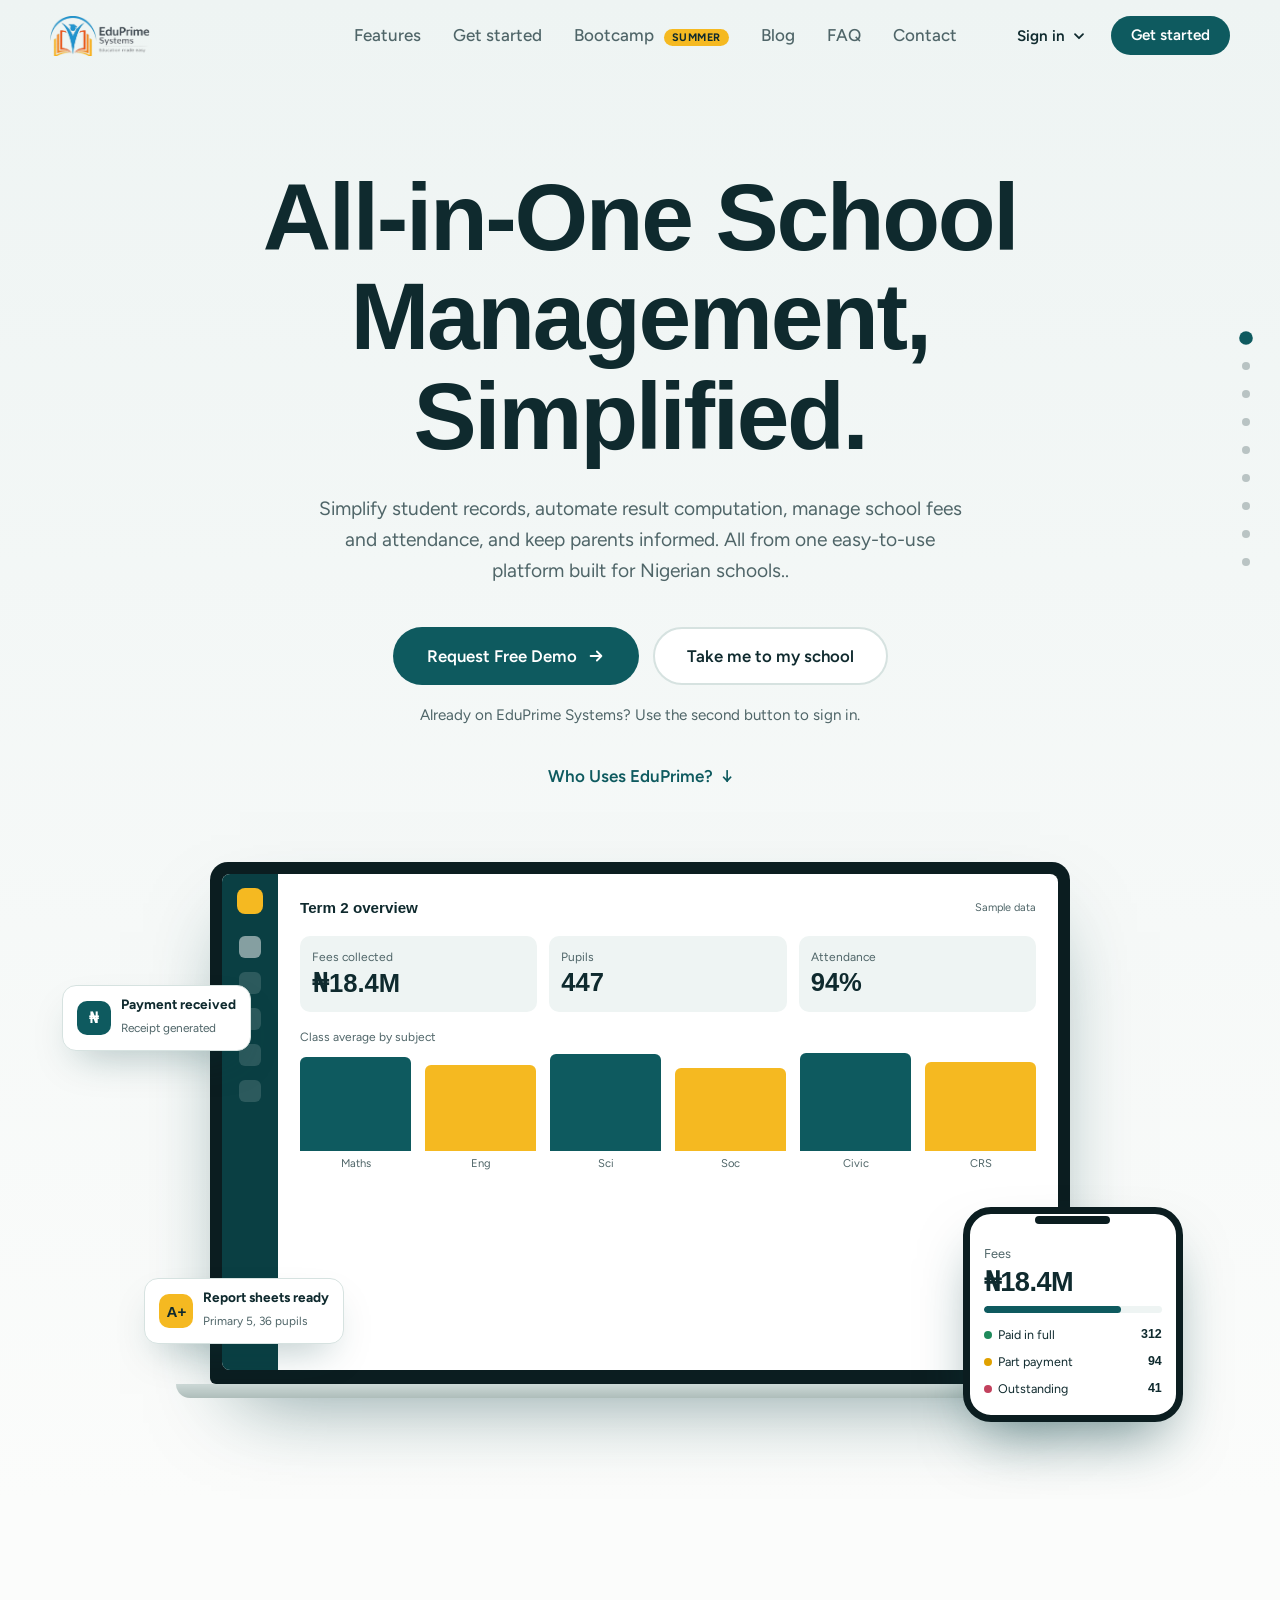
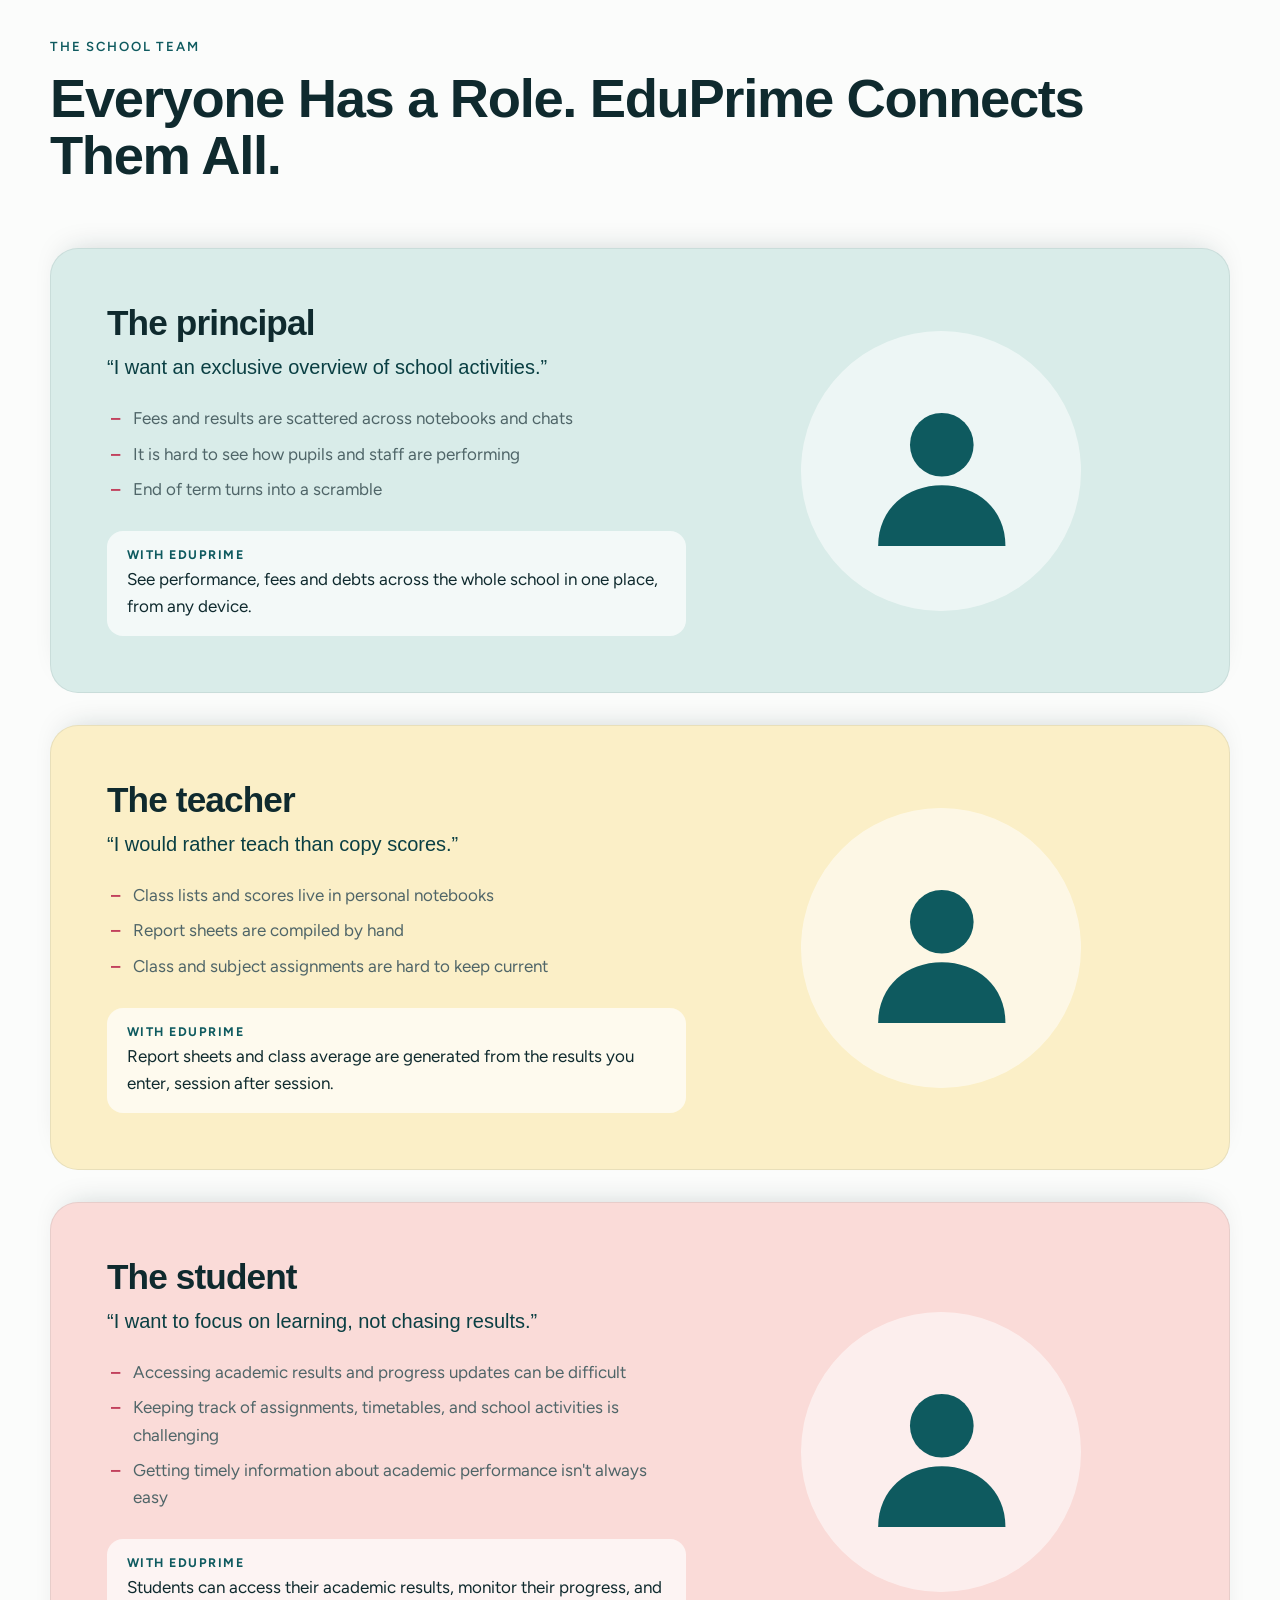
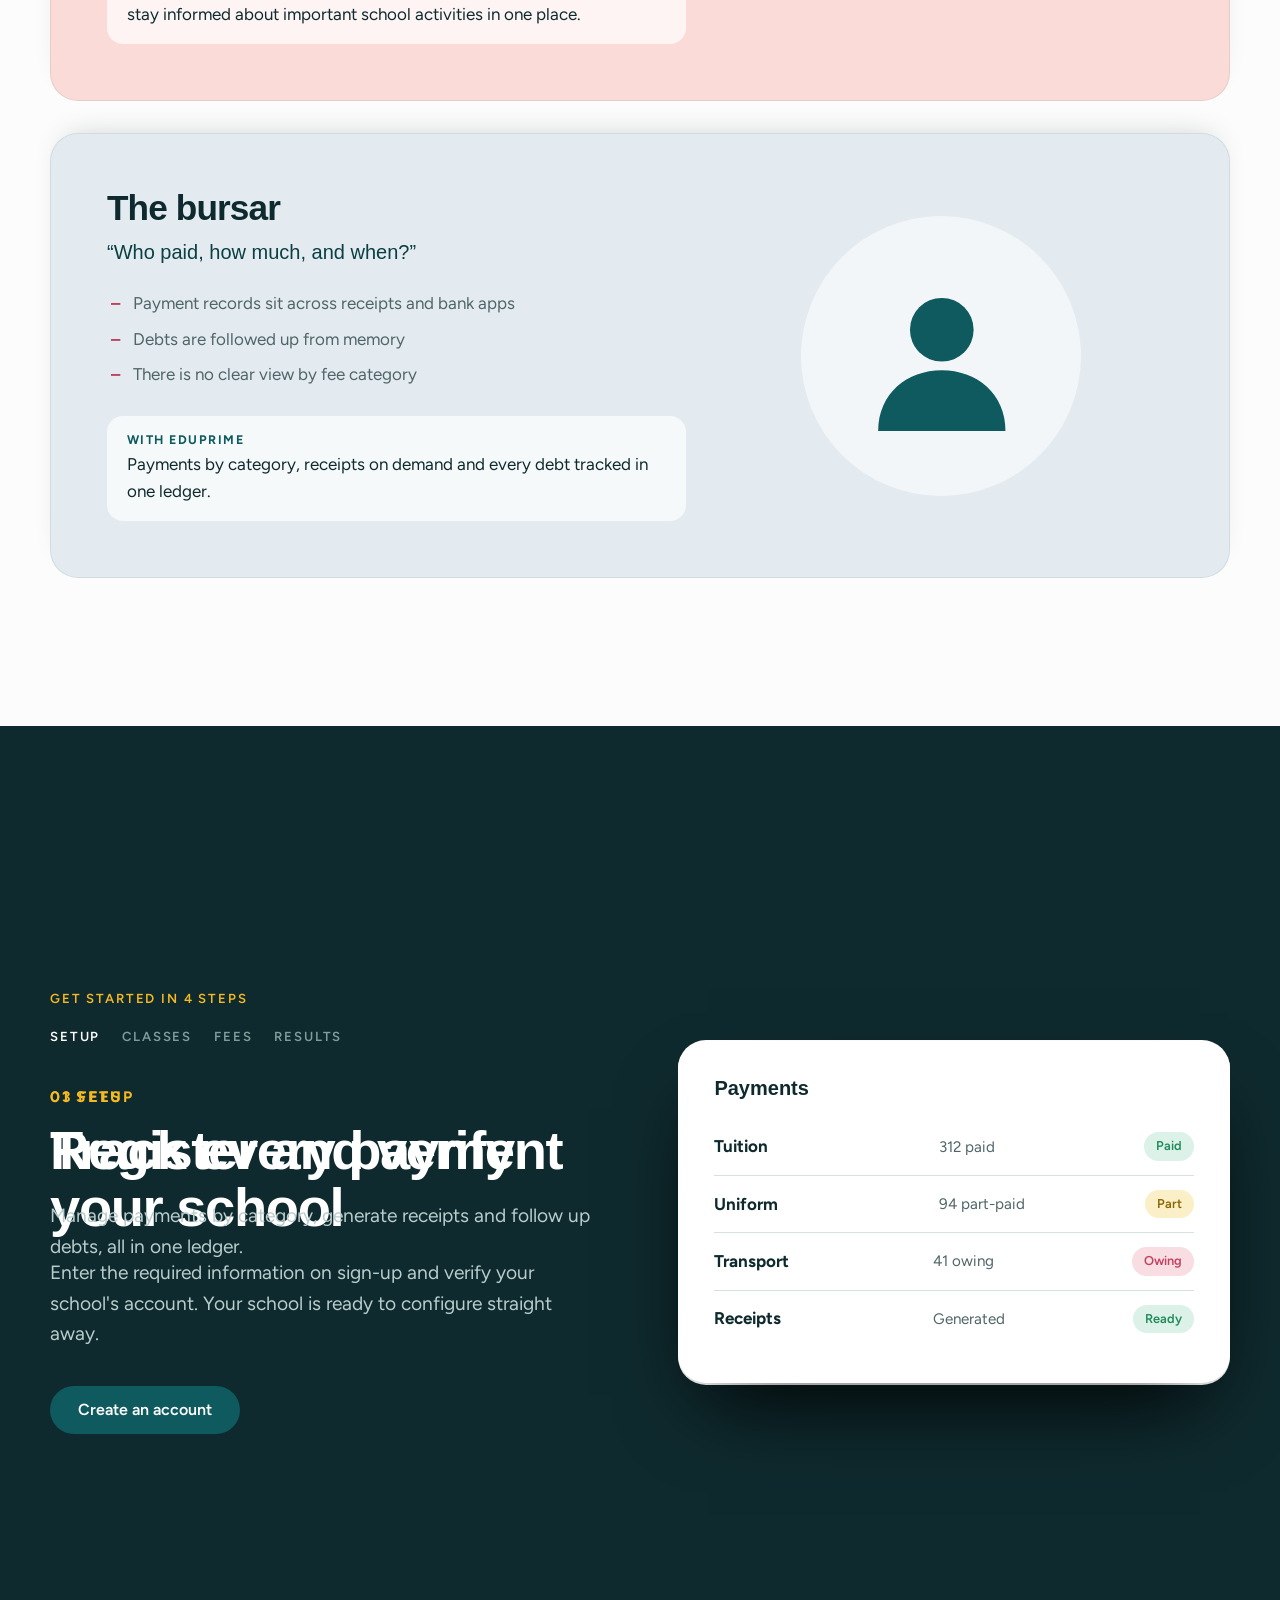
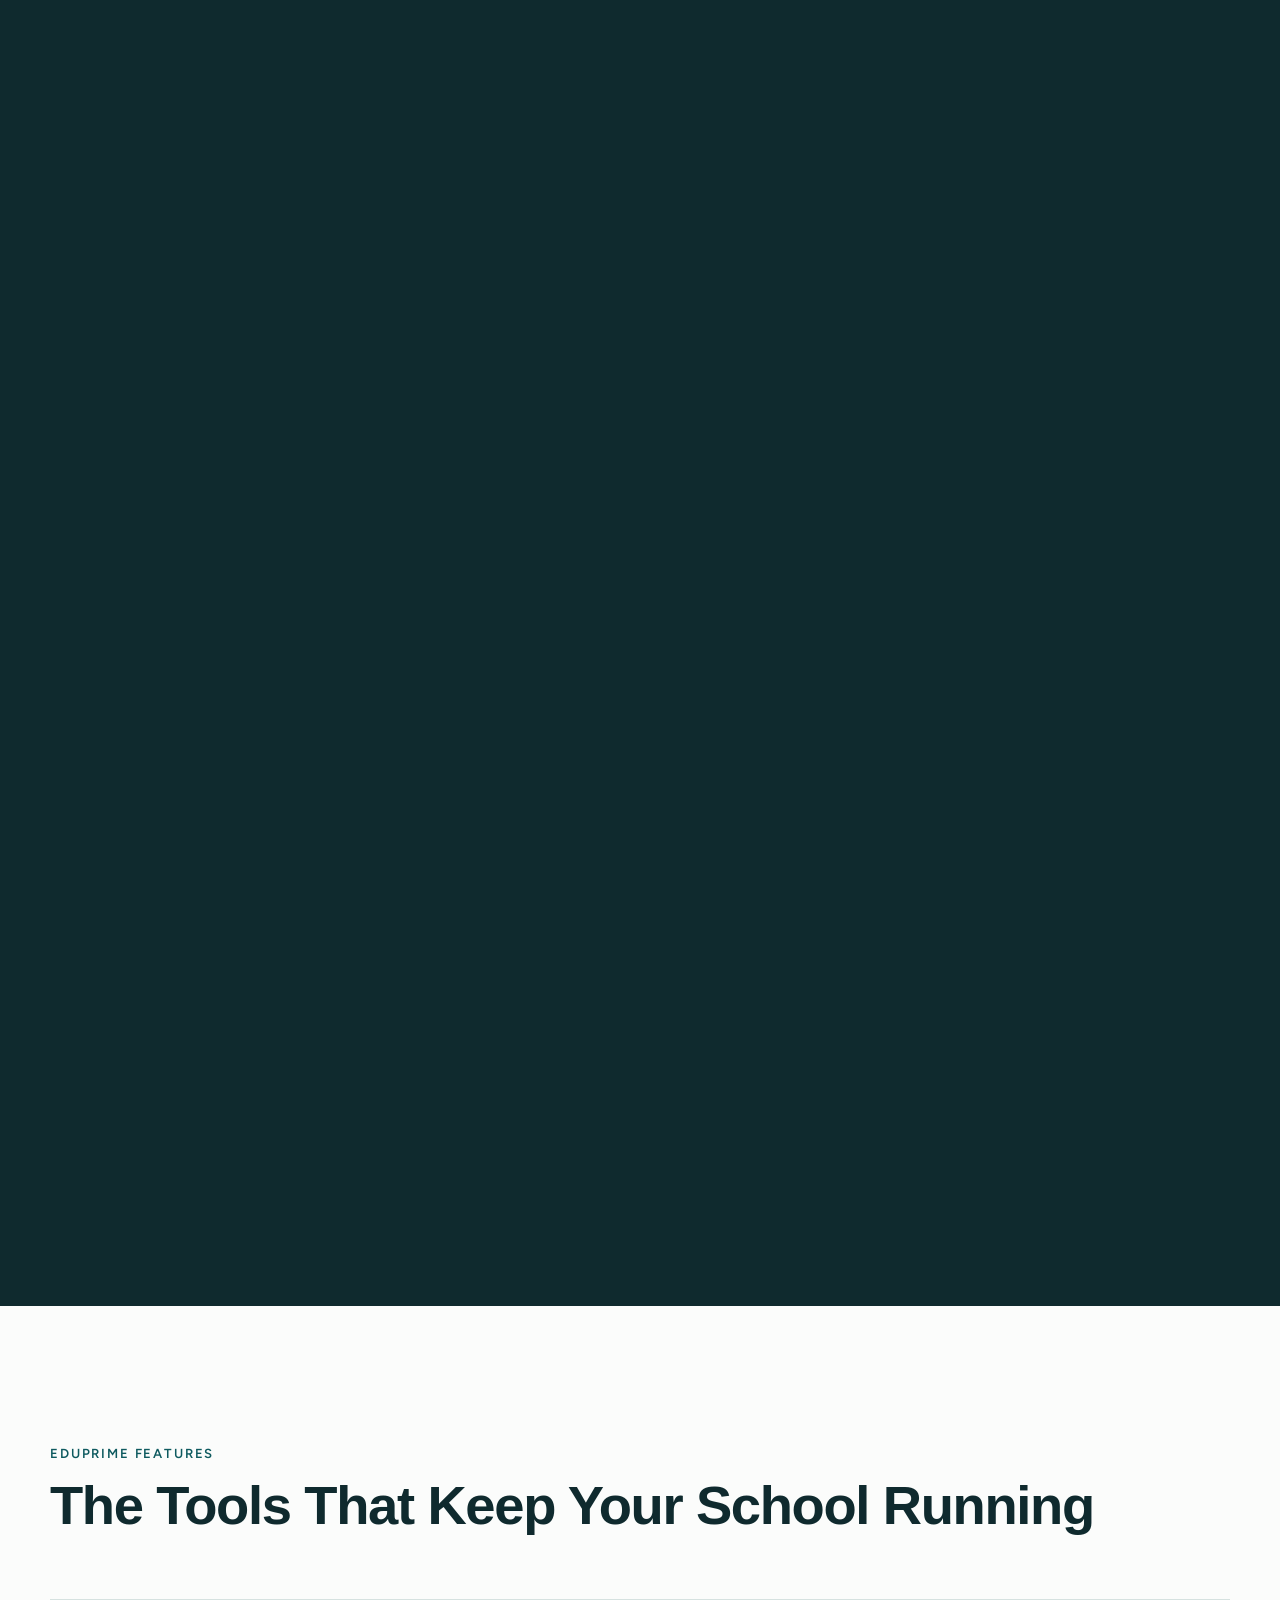
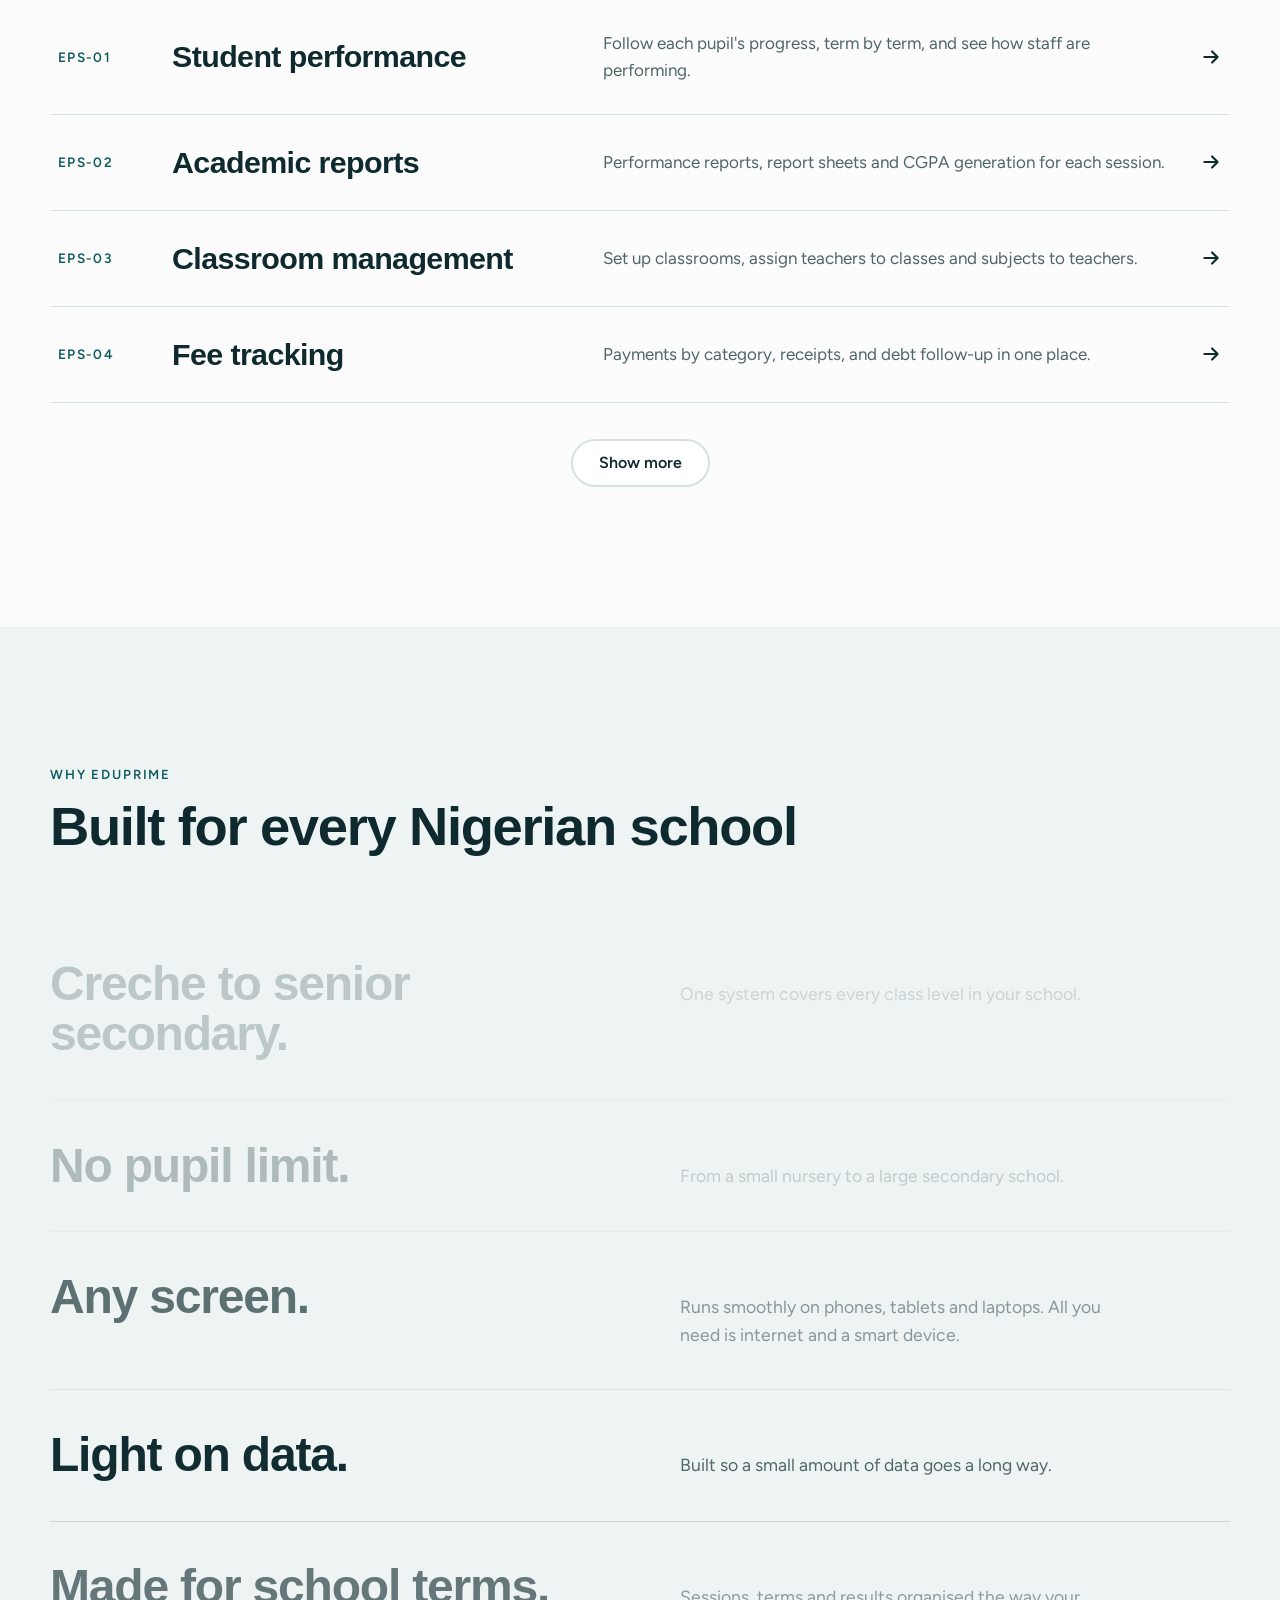
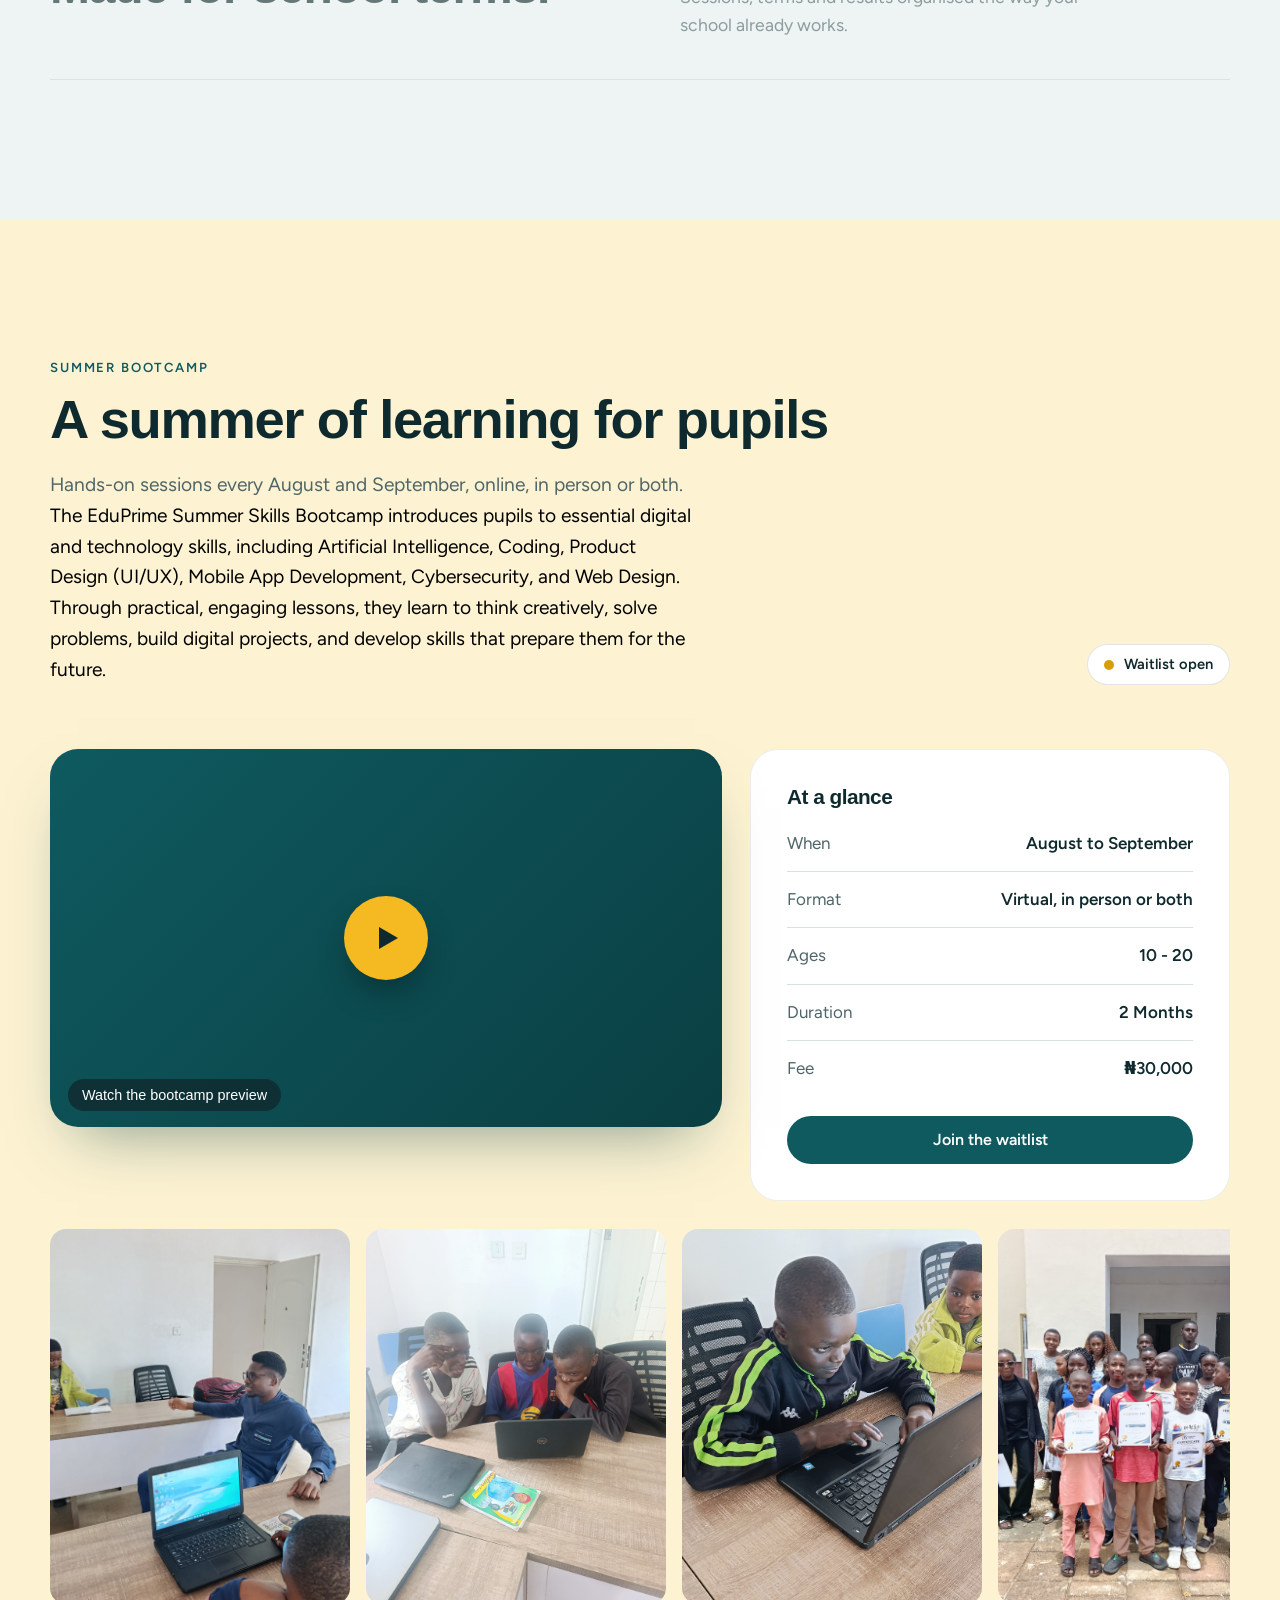
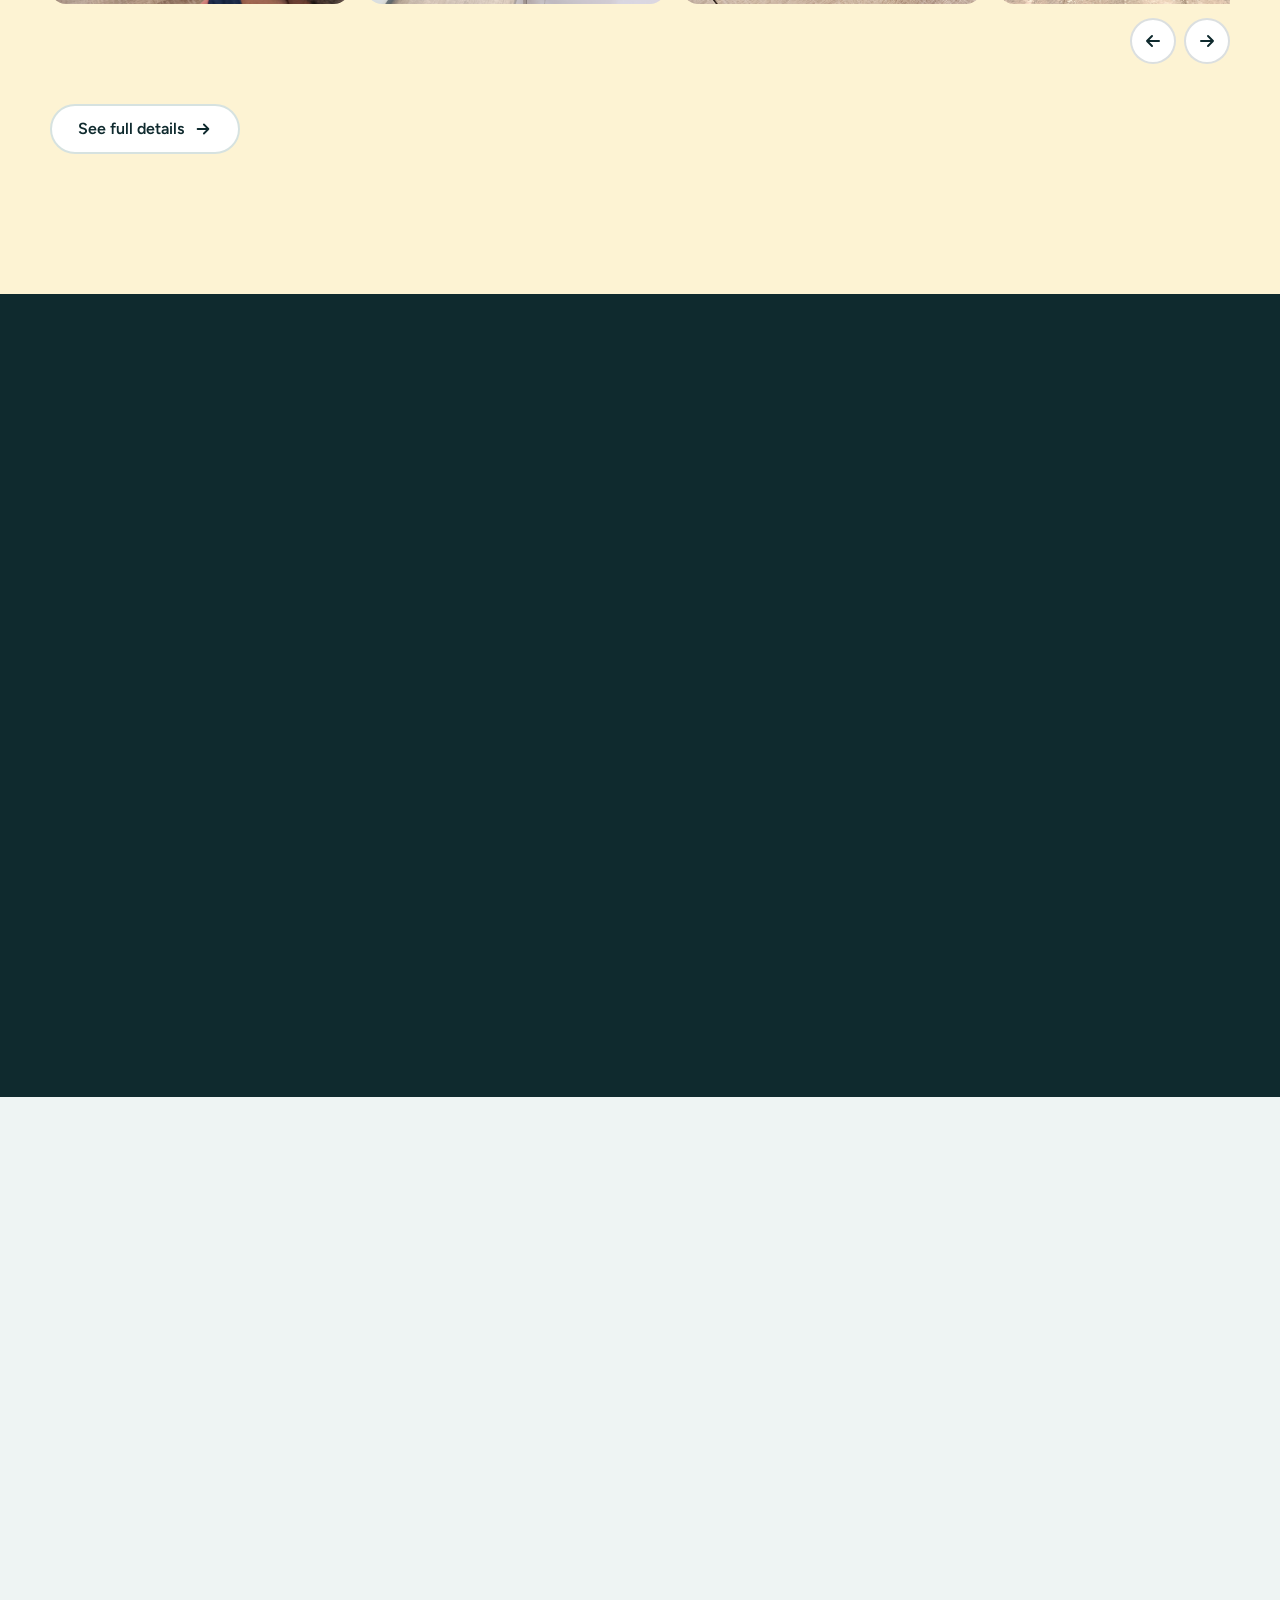
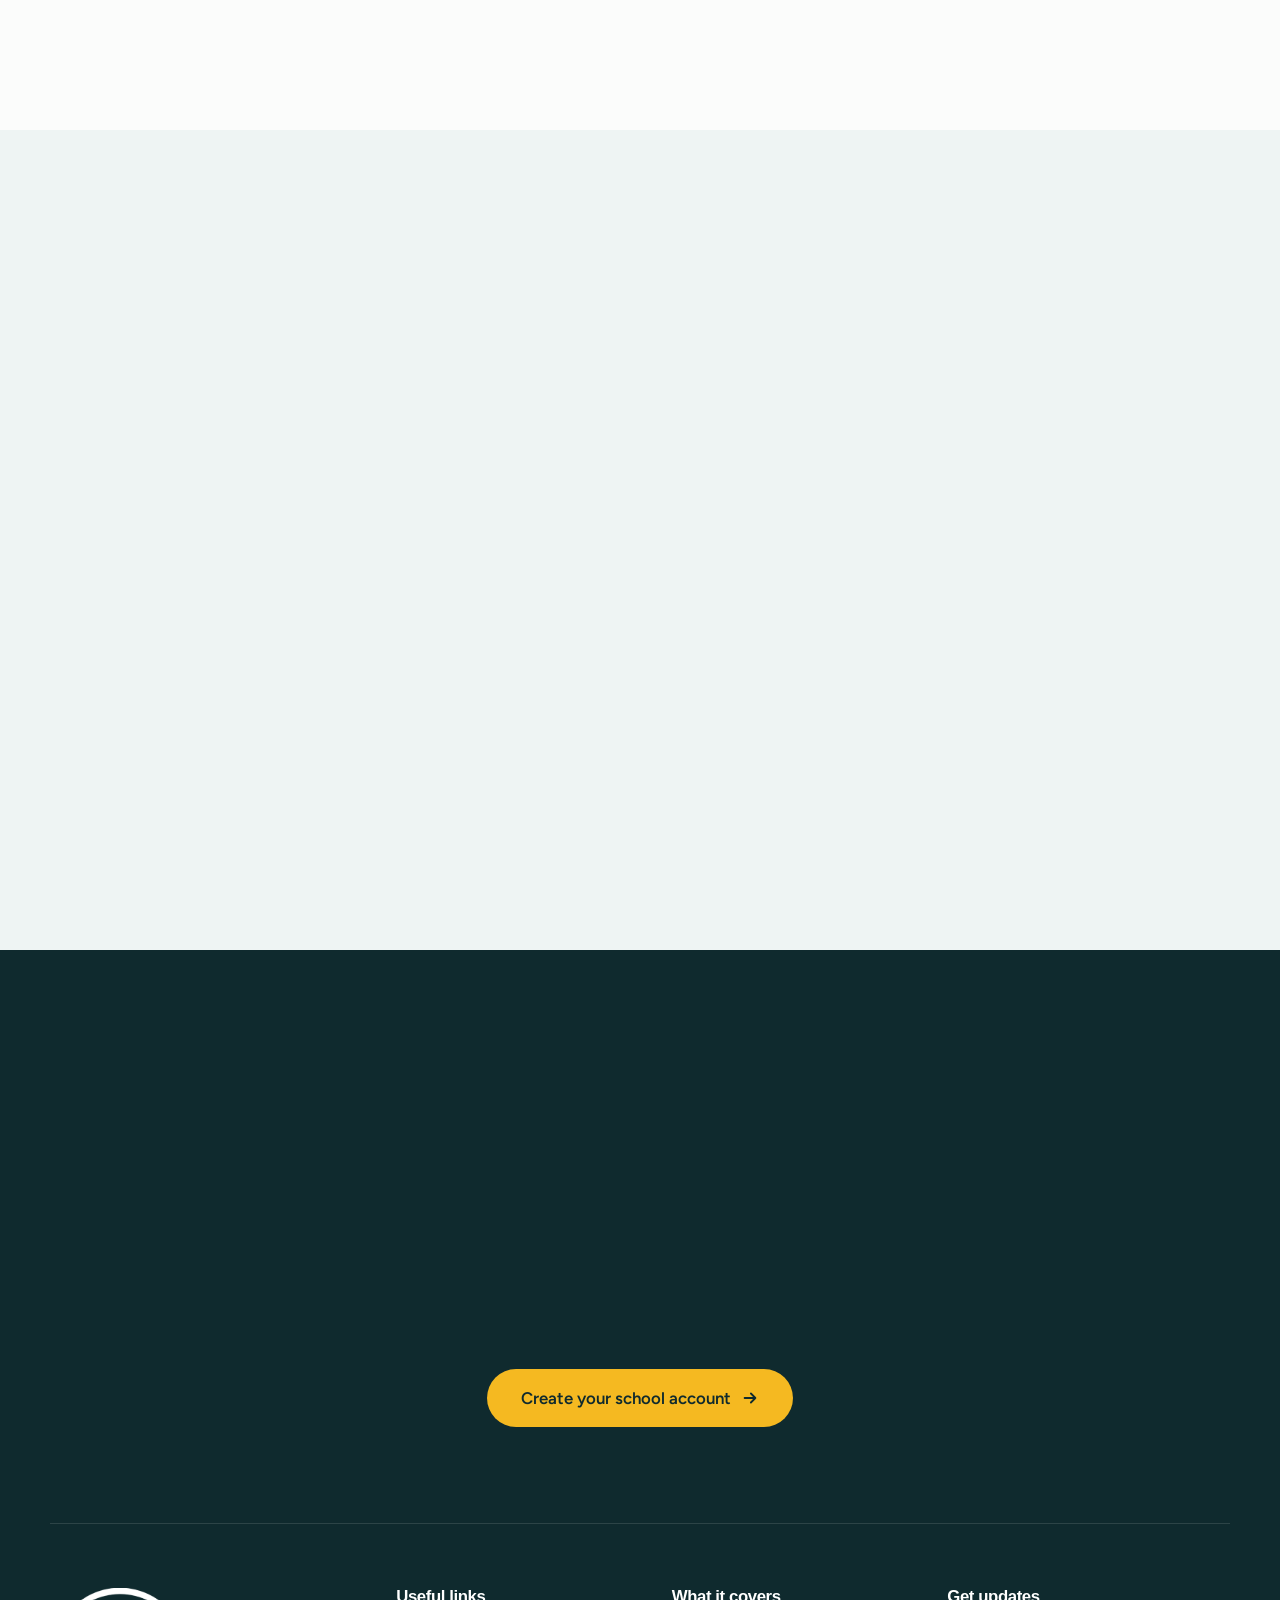
==== commit 41869738: "feat: add Summer Bootcamp and Blog, with single-page navigation Builds on the initial redesign. This" ====
--- a/index.html
+++ b/index.html
@@ -1,5 +1,5 @@
 <!DOCTYPE html>
-<html lang="en">
+<html lang="en" data-bootcamp="waitlist">
 <head>
   <meta charset="UTF-8" />
   <meta name="viewport" content="width=device-width, initial-scale=1, viewport-fit=cover" />
@@ -11,8 +11,10 @@
   <script>document.documentElement.classList.add("js");</script>
   <link rel="preconnect" href="https://fonts.googleapis.com" />
   <link rel="preconnect" href="https://fonts.gstatic.com" crossorigin />
-  <link href="https://fonts.googleapis.com/css2?family=Bricolage+Grotesque:opsz,wght@12..96,500;12..96,700;12..96,800&family=Figtree:wght@400;500;600&display=swap" rel="stylesheet" />
+  <link href="https://fonts.googleapis.com/css2?family=Figtree:wght@400;500;600&display=swap" rel="stylesheet" />
   <link rel="stylesheet" href="css/styles.css" />
+  <link rel="stylesheet" href="css/styles.css" />
+  <link rel="stylesheet" href="css/sections.css" />
 </head>
 <body>
   <a class="skip-link" href="#main">Skip to content</a>
@@ -35,18 +37,6 @@
     <symbol id="i-person" viewBox="0 0 120 120"><circle cx="60" cy="42" r="22" fill="currentColor"/><path d="M16 112c0-26 20-42 44-42s44 16 44 42z" fill="currentColor"/></symbol>
   </svg>
 
-  <!--  SECTION RAIL  -->
-  <nav class="rail" aria-label="Page sections">
-    <ul>
-      <li><a href="#home" data-label="Intro"><span class="sr-only">Intro</span></a></li>
-      <li><a href="#roles" data-label="Your team"><span class="sr-only">Your team</span></a></li>
-      <li><a href="#setup" data-label="Setup"><span class="sr-only">Setup</span></a></li>
-      <li><a href="#features" data-label="Features"><span class="sr-only">Features</span></a></li>
-      <li><a href="#affiliates" data-label="Affiliates"><span class="sr-only">Affiliates</span></a></li>
-      <li><a href="#faq" data-label="FAQ"><span class="sr-only">FAQ</span></a></li>
-      <li><a href="#contact-us" data-label="Contact"><span class="sr-only">Contact</span></a></li>
-    </ul>
-  </nav>
 
   <!--  HEADER  -->
   <header class="site-header" id="top">
@@ -63,7 +53,8 @@
         <ul class="nav-links">
           <li><a href="#features">Features</a></li>
           <li><a href="#setup">Get started</a></li>
-          <li><a href="#affiliates">Affiliates</a></li>
+          <li><a href="summer-bootcamp/">Bootcamp <span class="nav-pill">Summer</span></a></li>
+          <li><a href="blog/">Blog</a></li>
           <li><a href="#faq">FAQ</a></li>
           <li><a href="#contact-us">Contact</a></li>
         </ul>
@@ -75,10 +66,10 @@
               <svg width="12" height="12" viewBox="0 0 12 12" aria-hidden="true"><path d="M2 4.2l4 4 4-4" fill="none" stroke="currentColor" stroke-width="1.8" stroke-linecap="round" stroke-linejoin="round"/></svg>
             </button>
             <ul class="dropdown-menu" hidden>
-              <!-- TODO: replace the "#" links with your real staff and student login URLs -->
-              <li><a href="#">Staff</a></li>
-              <li><a href="#">Student</a></li>
-              <li><a href="https://eduprime.ng/login">Affiliate</a></li>
+
+              <!-- TODO: I will replace the links with real schools login URL -->
+              <li><a href="#">Schools</a></li>
+              <li><a href="https://eduprime.ng/login">Affiliates</a></li>
             </ul>
           </div>
           <a class="btn btn-primary btn-sm" data-magnetic href="https://eduprime.ng/school-register">Get started</a>
@@ -87,7 +78,7 @@
     </div>
   </header>
 
-  <main id="main">
+  <main id="main" data-page="home">
 
     <!--  HERO  -->
     <section class="hero" id="home">
@@ -156,21 +147,9 @@
           <div class="chip chip-b" aria-hidden="true"><span class="chip-ico chip-ico-y">A+</span><div><b>Report sheets ready</b><small>Primary 5, 36 pupils</small></div></div>
         </div>
       </div>
-
-      <!-- Marquee -->
-      <div class="marquee" aria-label="Key facts">
-        <div class="marquee-track">
-          <ul>
-            <li>Creche to SS3</li><li>No pupil limit</li><li>Works on any phone</li><li>Low data use</li><li>Fees, results and attendance in one place</li>
-          </ul>
-          <ul aria-hidden="true">
-            <li>Creche to SS3</li><li>No pupil limit</li><li>Works on any phone</li><li>Low data use</li><li>Fees, results and attendance in one place</li>
-          </ul>
-        </div>
-      </div>
-    </section>
-
-    <!--  ROLES (stacked cards)  -->
+    </section>
+
+    <!--  ROLES (the stacked cards)  -->
     <section class="section" id="roles">
       <div class="container">
         <header class="section-head" data-reveal>
@@ -190,7 +169,7 @@
               </ul>
               <p class="with"><b>With EduPrime</b>See performance, fees and debts across the whole school in one place, from any device.</p>
             </div>
-            <div class="persona-art" aria-hidden="true"><svg class="person"><use href="#i-person"/></svg><span class="badge">&#10003;</span></div>
+            <div class="persona-art" aria-hidden="true"><svg class="person"><use href="#i-person"/></svg></div>
           </article>
 
           <article class="persona" style="--i:1; --tone:#fbefc7">
@@ -204,7 +183,7 @@
               </ul>
               <p class="with"><b>With EduPrime</b>Report sheets and class average are generated from the results you enter, session after session.</p>
             </div>
-            <div class="persona-art" aria-hidden="true"><svg class="person"><use href="#i-person"/></svg><span class="badge">A+</span></div>
+            <div class="persona-art" aria-hidden="true"><svg class="person"><use href="#i-person"/></svg></div>
           </article>
 
 <article class="persona" style="--i:2; --tone:#FADBD8">
@@ -220,7 +199,6 @@
   </div>
   <div class="persona-art" aria-hidden="true">
     <svg class="person"><use href="#i-person"/></svg>
-    <span class="badge">A+</span>
   </div>
 </article>
 
@@ -236,7 +214,7 @@
               </ul>
               <p class="with"><b>With EduPrime</b>Payments by category, receipts on demand and every debt tracked in one ledger.</p>
             </div>
-            <div class="persona-art" aria-hidden="true"><svg class="person"><use href="#i-person"/></svg><span class="badge">&#8358;</span></div>
+            <div class="persona-art" aria-hidden="true"><svg class="person"><use href="#i-person"/></svg></div>
           </article>
         </div>
       </div>
@@ -375,6 +353,73 @@
       </div>
     </section>
 
+        <!--  SUMMER BOOTCAMP  -->
+    <section class="section section-sun" id="bootcamp">
+      <div class="container">
+        <header class="section-head section-head--row" data-reveal>
+          <div>
+            <p class="eyebrow">Summer Bootcamp</p>
+            <h2>A summer of learning for pupils</h2>
+            <p class="lead">Hands-on sessions every August and September, online, in person or both. <mark class="tbc">The EduPrime Summer Skills Bootcamp introduces pupils to essential digital and technology skills, including Artificial Intelligence, Coding, Product Design (UI/UX), Mobile App Development, Cybersecurity, and Web Design. Through practical, engaging lessons, they learn to think creatively, solve problems, build digital projects, and develop skills that prepare them for the future.</mark></p>
+          </div>
+          <span class="status"><i></i>
+            <span class="when" data-when="waitlist">Waitlist open</span>
+            <span class="when" data-when="open">Applications open</span>
+            <span class="when" data-when="closed">Applications closed</span>
+          </span>
+        </header>
+
+        <div class="bc-grid">
+          <div data-reveal>
+          <div class="media-video" data-cursor="Watch">
+            <!-- TODO: we set data-youtube="VIDEO_ID" (YouTube) OR data-src="assets/video/thefile.mp4" (self-hosted, add data-captions="...vtt") -->
+            <button class="video-facade" type="button" data-youtube="" data-title="Summer Bootcamp preview">
+              <img src="assets/img/bootcamp/video-poster.jpg" alt="" loading="lazy" width="1280" height="720" />
+              <span class="play" aria-hidden="true"></span>
+              <span class="video-label">Watch the bootcamp preview</span>
+            </button>
+          </div>
+          </div>
+
+          <aside class="facts-card" data-reveal>
+            <h3>At a glance</h3>
+            <dl>
+              <div><dt>When</dt><dd>August to September</dd></div>
+              <div><dt>Format</dt><dd>Virtual, in person or both</dd></div>
+              <div><dt>Ages</dt><dd>10 - 20</dd></div>
+              <div><dt>Duration</dt><dd>2 Months</dd></div>
+              <div><dt>Fee</dt><dd>&#8358;30,000</dd></div>
+            </dl>
+            <a class="btn btn-primary" data-magnetic href="summer-bootcamp/#apply">
+              <span class="when" data-when="waitlist">Join the waitlist</span>
+              <span class="when" data-when="open">Reserve a seat</span>
+              <span class="when" data-when="closed">Get notified next year</span>
+            </a>
+          </aside>
+        </div>
+
+        <div data-reveal>
+        <div class="strip-wrap" data-gallery>
+      <div class="strip" tabindex="0" role="region" aria-label="Bootcamp photos">
+        <button class="strip-item" type="button" data-cursor="View"><img src="assets/img/bootcamp/photo-1.jpg" alt="TODO: describe bootcamp photo 1" loading="lazy" width="560" height="700" /></button>
+        <button class="strip-item" type="button" data-cursor="View"><img src="assets/img/bootcamp/photo-2.jpg" alt="TODO: describe bootcamp photo 2" loading="lazy" width="560" height="700" /></button>
+        <button class="strip-item" type="button" data-cursor="View"><img src="assets/img/bootcamp/photo-3.jpg" alt="TODO: describe bootcamp photo 3" loading="lazy" width="560" height="700" /></button>
+        <button class="strip-item" type="button" data-cursor="View"><img src="assets/img/bootcamp/photo-4.jpg" alt="TODO: describe bootcamp photo 4" loading="lazy" width="560" height="700" /></button>
+        <button class="strip-item" type="button" data-cursor="View"><img src="assets/img/bootcamp/photo-5.jpg" alt="TODO: describe bootcamp photo 5" loading="lazy" width="560" height="700" /></button>
+      </div>
+      <div class="strip-nav">
+        <button class="prev" type="button" aria-label="Previous photos"><svg width="20" height="20" aria-hidden="true"><use href="#i-arrow"/></svg></button>
+        <button class="next" type="button" aria-label="Next photos"><svg width="20" height="20" aria-hidden="true"><use href="#i-arrow"/></svg></button>
+      </div>
+    </div>
+        </div>
+
+        <div class="section-actions">
+          <a class="btn btn-ghost" data-magnetic href="summer-bootcamp/">See full details <svg class="btn-arrow" width="18" height="18"><use href="#i-arrow"/></svg></a>
+        </div>
+      </div>
+    </section>
+
     <!--  AFFILIATES  -->
     <section class="section section-dark" id="affiliates">
       <div class="container split split-wide">
@@ -410,6 +455,53 @@
             <input type="range" id="c-fee" min="10000" max="300000" step="5000" value="60000" />
           </div>
         </form>
+      </div>
+    </section>
+
+    <!--  BLOG  -->
+    <section class="section section-tint" id="blog">
+      <div class="container">
+        <header class="section-head section-head--row" data-reveal>
+          <div>
+            <p class="eyebrow">Blog</p>
+            <h2>Latest from EduPrime</h2>
+          </div>
+          <a class="btn btn-ghost" data-magnetic href="blog/">View all articles <svg class="btn-arrow" width="18" height="18"><use href="#i-arrow"/></svg></a>
+        </header>
+
+        <div class="blog-grid">
+          <article class="post-card post-card--lead" data-reveal data-cursor="Read">
+      <div class="post-media">
+        <img src="assets/img/blog/post-1.jpg" alt="" loading="lazy" width="800" height="500" /><span class="badge-video" aria-hidden="true"></span>
+      </div>
+      <div class="post-body">
+        <span class="tag-pill">Featured</span>
+        <h3><a href="blog/sample-post/"> Our featured article title goes here</a></h3>
+        <p class="post-excerpt">A short summary of the article that makes people want to read it.</p>
+        <p class="post-meta">13-11-2026  &middot;  10 min read</p>
+      </div>
+    </article>
+          <article class="post-card" data-reveal data-cursor="Read">
+      <div class="post-media">
+        <img src="assets/img/blog/post-2.jpg" alt="" loading="lazy" width="800" height="500" />
+      </div>
+      <div class="post-body">
+        <span class="tag-pill">Product tips</span>
+        <h3><a href="blog/sample-post/">How to prepare end-of-term report sheets</a></h3>
+        <p class="post-meta">13-11-2026  &middot;  10 min read</p>
+      </div>
+    </article>
+          <article class="post-card" data-reveal data-cursor="Read">
+      <div class="post-media">
+        <img src="assets/img/blog/post-3.jpg" alt="" loading="lazy" width="800" height="500" />
+      </div>
+      <div class="post-body">
+        <span class="tag-pill">School management</span>
+        <h3><a href="blog/sample-post/">Keeping track of school fees and debts</a></h3>
+        <p class="post-meta">13-11-2026  &middot;  10 min read</p>
+      </div>
+    </article>
+        </div>
       </div>
     </section>
 
@@ -490,17 +582,20 @@
         </form>
       </div>
     </section>
-  </main>
-
-  <!--  FINAL CTA and FOOTER  -->
-  <footer class="site-footer" id="finale">
+
+        <!--  FINAL CTA -->
+    <section class="finale">
     <div class="container cta">
-      <h2 data-reveal>Ready to Simplify Your School Management?</h2>
+      <h2 data-reveal>Give your school the smarter way to grow.</h2>
       <p class="lead" data-reveal>Register in minutes and go live for staff, parents and students.</p>
       <a class="btn btn-accent btn-lg" data-magnetic href="https://eduprime.ng/school-register">Create your school account <svg class="btn-arrow" width="18" height="18"><use href="#i-arrow"/></svg></a>
     </div>
-
-    <div class="container footer-grid">
+    </section>
+  </main>
+
+  <!--  FOOTER  -->
+  <footer class="site-footer" id="finale">
+        <div class="container footer-grid">
       <div class="footer-brand">
         <img src="/assets/img/logo.png" alt="EduPrime Systems" height="36" />
         <p>School management software for schools from creche to senior secondary.</p>
@@ -511,8 +606,9 @@
         <h4>Useful links</h4>
         <ul>
           <li><a href="#home">Home</a></li>
-          <li><a href="#about">About us</a></li>
-          <li><a href="#features">Features</a></li>
+          <li><a href="summer-bootcamp/">Summer Bootcamp</a></li>
+          <li><a href="blog/">Blog</a></li>
+          <li><a href="#affiliates">Affiliates</a></li>
           <li><a href="#contact-us">Contact us</a></li>
           <li><a href="#">Privacy policy</a></li>
         </ul>
@@ -554,6 +650,6 @@
 
   <div class="toast" id="toast" role="status" aria-live="polite"></div>
 
-  <script src="js/main.js"></script>
+  <script src="js/app.js"></script>
 </body>
 </html>
--- a/css/styles.css
+++ b/css/styles.css
@@ -13,7 +13,7 @@
   --part: #e0a100;
   --owe: #c2415d;
 
-  --font-display: "Bricolage Grotesque", "Segoe UI", system-ui, sans-serif;
+  --font-display: Arial, "Helvetica Neue", Helvetica, "Liberation Sans", sans-serif;
   --font-body: "Figtree", "Segoe UI", system-ui, sans-serif;
 
   --r-sm: 8px;
@@ -158,7 +158,7 @@
 html.js [data-reveal].is-in { opacity: 1; transform: none; }
 
 /*  Hero  */
-.hero { padding-top: calc(var(--header-h) + clamp(40px, 8vw, 96px)); background: linear-gradient(180deg, var(--mist) 0%, var(--paper) 100%); overflow: hidden; }
+.hero { padding-top: calc(var(--header-h) + clamp(40px, 8vw, 96px)); padding-bottom: clamp(40px, 6vw, 80px); background: linear-gradient(180deg, var(--mist) 0%, var(--paper) 100%); overflow: hidden; }
 .hero-copy { text-align: center; }
 .hero-copy h1 { max-width: 18ch; margin-inline: auto; }
 .hero-copy .lead { margin-inline: auto; margin-top: 28px; }
@@ -220,15 +220,6 @@
 .chip-b { left: 8%; bottom: 14%; animation-delay: -2s; transform: translate3d(0, calc(var(--py, 0) * -.9px), 0); }
 @keyframes floaty { 0%, 100% { translate: 0 0; } 50% { translate: 0 -10px; } }
 
-/* Marquee */
-.marquee { margin-top: clamp(28px, 5vw, 56px); border-block: 1px solid var(--line); padding-block: 22px; overflow: hidden; background: var(--paper); }
-.marquee-track { display: flex; width: max-content; animation: marquee 32s linear infinite; }
-.marquee:hover .marquee-track { animation-play-state: paused; }
-.marquee ul { display: flex; flex: none; }
-.marquee li { display: flex; align-items: center; font: 700 clamp(1.1rem, 2.2vw, 1.6rem) var(--font-display); letter-spacing: -0.01em; white-space: nowrap; }
-.marquee li::after { content: ""; width: 10px; height: 10px; margin-inline: 36px; border-radius: 50%; background: var(--pencil); }
-@keyframes marquee { to { transform: translateX(-50%); } }
-
 /*  Sections  */
 .section { padding-block: clamp(80px, 11vw, 140px); }
 .section-tint { background: var(--mist); }
--- a/css/styles.css
+++ b/css/styles.css
@@ -13,7 +13,7 @@
   --part: #e0a100;
   --owe: #c2415d;
 
-  --font-display: "Bricolage Grotesque", "Segoe UI", system-ui, sans-serif;
+  --font-display: Arial, "Helvetica Neue", Helvetica, "Liberation Sans", sans-serif;
   --font-body: "Figtree", "Segoe UI", system-ui, sans-serif;
 
   --r-sm: 8px;
@@ -158,7 +158,7 @@
 html.js [data-reveal].is-in { opacity: 1; transform: none; }
 
 /*  Hero  */
-.hero { padding-top: calc(var(--header-h) + clamp(40px, 8vw, 96px)); background: linear-gradient(180deg, var(--mist) 0%, var(--paper) 100%); overflow: hidden; }
+.hero { padding-top: calc(var(--header-h) + clamp(40px, 8vw, 96px)); padding-bottom: clamp(40px, 6vw, 80px); background: linear-gradient(180deg, var(--mist) 0%, var(--paper) 100%); overflow: hidden; }
 .hero-copy { text-align: center; }
 .hero-copy h1 { max-width: 18ch; margin-inline: auto; }
 .hero-copy .lead { margin-inline: auto; margin-top: 28px; }
@@ -220,15 +220,6 @@
 .chip-b { left: 8%; bottom: 14%; animation-delay: -2s; transform: translate3d(0, calc(var(--py, 0) * -.9px), 0); }
 @keyframes floaty { 0%, 100% { translate: 0 0; } 50% { translate: 0 -10px; } }
 
-/* Marquee */
-.marquee { margin-top: clamp(28px, 5vw, 56px); border-block: 1px solid var(--line); padding-block: 22px; overflow: hidden; background: var(--paper); }
-.marquee-track { display: flex; width: max-content; animation: marquee 32s linear infinite; }
-.marquee:hover .marquee-track { animation-play-state: paused; }
-.marquee ul { display: flex; flex: none; }
-.marquee li { display: flex; align-items: center; font: 700 clamp(1.1rem, 2.2vw, 1.6rem) var(--font-display); letter-spacing: -0.01em; white-space: nowrap; }
-.marquee li::after { content: ""; width: 10px; height: 10px; margin-inline: 36px; border-radius: 50%; background: var(--pencil); }
-@keyframes marquee { to { transform: translateX(-50%); } }
-
 /*  Sections  */
 .section { padding-block: clamp(80px, 11vw, 140px); }
 .section-tint { background: var(--mist); }
--- a/css/sections.css
+++ b/css/sections.css
@@ -0,0 +1,218 @@
+/* =========================================================
+   EduPrime: Summer Bootcamp + Blog sections and pages
+   Load AFTER styles.css on every page.
+   ========================================================= */
+
+:root {
+  --sun: #fdf3d3;
+  --sun-deep: #f6dd93;
+}
+
+/* ---------- Shared helpers ---------- */
+.section-sun { background: var(--sun); }
+.section-head--row { display: flex; justify-content: space-between; align-items: flex-end; gap: 24px; flex-wrap: wrap; }
+.section-actions { display: flex; flex-wrap: wrap; gap: 12px; margin-top: 40px; }
+
+/* Placeholder marker */
+.tbc { background: none; padding: 0; outline: none; }
+
+/* Header: current page link, and the "Summer" pill */
+.nav-links a[aria-current="page"] { color: var(--ink); }
+.nav-links a[aria-current="page"]::after { transform: scaleX(1); }
+.nav-pill { margin-left: 6px; padding: 2px 8px; border-radius: 999px; background: var(--pencil); color: var(--ink); font: 700 .68rem var(--font-body); letter-spacing: .05em; text-transform: uppercase; vertical-align: middle; }
+
+/* ---------- Bootcamp status (one attribute controls all labels) ----------
+   Set on <html>:  data-bootcamp="waitlist" | "open" | "closed"
+   If the attribute is missing, "waitlist" is shown.                        */
+.when { display: none; }
+html:not([data-bootcamp]) .when[data-when="waitlist"],
+html[data-bootcamp="waitlist"] .when[data-when="waitlist"],
+html[data-bootcamp="open"] .when[data-when="open"],
+html[data-bootcamp="closed"] .when[data-when="closed"] { display: inline; }
+
+.status { display: inline-flex; align-items: center; gap: 10px; padding: 8px 16px; background: #fff; border: 1px solid rgba(15, 42, 46, .12); border-radius: 999px; font-weight: 600; font-size: .92rem; }
+.status i { width: 10px; height: 10px; border-radius: 50%; background: var(--pencil-dark); animation: pulse 2s ease-in-out infinite; }
+html[data-bootcamp="open"] .status i { background: var(--ok); }
+html[data-bootcamp="closed"] .status i { background: var(--muted); animation: none; }
+@keyframes pulse { 0%, 100% { box-shadow: 0 0 0 0 rgba(217, 157, 10, .5); } 50% { box-shadow: 0 0 0 7px rgba(217, 157, 10, 0); } }
+
+/* ---------- Video (thumbnail first, player loads on click) ---------- */
+.media-video { position: relative; border-radius: var(--r-lg); overflow: hidden; aspect-ratio: 16 / 9; background: linear-gradient(135deg, var(--teal), var(--teal-deep)); box-shadow: 0 30px 60px -28px rgba(10, 63, 67, .5); }
+.video-facade { position: absolute; inset: 0; width: 100%; height: 100%; padding: 0; border: 0; background: none; cursor: pointer; }
+.video-facade img { width: 100%; height: 100%; object-fit: cover; transition: transform .8s var(--ease); }
+.video-facade:hover img { transform: scale(1.04); }
+.play { position: absolute; left: 50%; top: 50%; width: 84px; height: 84px; margin: -42px 0 0 -42px; border-radius: 50%; background: var(--pencil); box-shadow: 0 16px 36px -10px rgba(0, 0, 0, .45); transition: transform .35s var(--ease); }
+.play::before { content: ""; position: absolute; left: 50%; top: 50%; margin: -11px 0 0 -7px; border-style: solid; border-width: 11px 0 11px 19px; border-color: transparent transparent transparent var(--ink); }
+.video-facade:hover .play { transform: scale(1.1); }
+.video-label { position: absolute; left: 18px; bottom: 16px; padding: 8px 14px; border-radius: 999px; background: rgba(15, 42, 46, .8); color: #fff; font-size: .9rem; font-weight: 500; }
+.video-frame { position: absolute; inset: 0; width: 100%; height: 100%; border: 0; background: #000; }
+img.is-missing { opacity: 0; }
+
+/* ---------- Bootcamp teaser (home) ---------- */
+.bc-grid { display: grid; grid-template-columns: 1.4fr 1fr; gap: 28px; align-items: stretch; margin-top: clamp(32px, 5vw, 56px); }
+.facts-card { background: #fff; border-radius: var(--r-lg); padding: clamp(24px, 3.4vw, 36px); border: 1px solid rgba(15, 42, 46, .08); display: flex; flex-direction: column; }
+.facts-card h3 { font-size: 1.3rem; margin-bottom: 8px; }
+.facts-card dl { margin: 0; flex: 1; }
+.facts-card dl > div { display: flex; justify-content: space-between; gap: 16px; padding: 14px 0; border-bottom: 1px solid var(--line); }
+.facts-card dl > div:last-child { border-bottom: 0; }
+.facts-card dt { color: var(--muted); }
+.facts-card dd { margin: 0; font-weight: 600; text-align: right; }
+.facts-card .btn { margin-top: 20px; width: 100%; }
+
+/* ---------- Photo strip + lightbox ---------- */
+.strip-wrap { margin-top: 28px; }
+.strip { display: flex; gap: 16px; overflow-x: auto; scroll-snap-type: x mandatory; padding-bottom: 14px; scrollbar-width: thin; scrollbar-color: var(--teal) transparent; }
+.strip-item { position: relative; flex: 0 0 clamp(220px, 27vw, 300px); aspect-ratio: 4 / 5; padding: 0; border: 0; border-radius: var(--r-md); overflow: hidden; scroll-snap-align: start; cursor: pointer; background: linear-gradient(160deg, var(--teal), var(--teal-deep)); }
+.strip-item:nth-child(even) { background: linear-gradient(160deg, var(--pencil-dark), #b57d00); }
+.strip-item img { width: 100%; height: 100%; object-fit: cover; transition: transform .8s var(--ease); }
+.strip-item:hover img { transform: scale(1.06); }
+.strip-nav { display: flex; justify-content: flex-end; gap: 8px; }
+.strip-nav button { width: 46px; height: 46px; display: grid; place-items: center; border-radius: 50%; border: 2px solid rgba(15, 42, 46, .15); background: #fff; color: var(--ink); cursor: pointer; transition: background-color .2s ease, color .2s ease, border-color .2s ease; }
+.strip-nav button:hover { background: var(--teal); border-color: var(--teal); color: #fff; }
+.strip-nav .prev svg { transform: scaleX(-1); }
+
+.lightbox { border: 0; padding: 0; background: transparent; width: min(1000px, 94vw); max-width: none; max-height: none; overflow: visible; }
+.lightbox::backdrop { background: rgba(10, 25, 28, .88); backdrop-filter: blur(4px); }
+.lightbox figure { margin: 0; }
+.lightbox img { display: block; width: 100%; max-height: 78vh; object-fit: contain; border-radius: 12px; background: #0b1d20; }
+.lightbox figcaption { color: #fff; padding: 12px 4px 0; font-size: .95rem; }
+.lb-btn { position: absolute; width: 46px; height: 46px; display: grid; place-items: center; border: 0; border-radius: 50%; background: var(--pencil); color: var(--ink); cursor: pointer; font: 700 1.4rem var(--font-body); }
+.lb-close { top: -56px; right: 0; }
+.lb-prev, .lb-next { top: 50%; margin-top: -23px; }
+.lb-prev { left: 10px; } .lb-next { right: 10px; }
+/* the lightbox sits above the custom cursor, so restore the system cursor there */
+html.cursor-on .lightbox, html.cursor-on .lightbox button { cursor: pointer; }
+
+/* ---------- Blog cards ---------- */
+.blog-grid { display: grid; grid-template-columns: 1.4fr 1fr; gap: 24px; margin-top: clamp(32px, 5vw, 56px); }
+.post-card { position: relative; display: flex; flex-direction: column; background: #fff; border: 1px solid var(--line); border-radius: var(--r-lg); overflow: hidden; transition: transform .4s var(--ease), box-shadow .4s ease; }
+.post-card:hover { transform: translateY(-5px); box-shadow: 0 24px 48px -24px rgba(10, 63, 67, .35); }
+.post-card--lead { grid-row: span 2; }
+.post-card[hidden] { display: none; }
+.post-media { position: relative; aspect-ratio: 16 / 10; overflow: hidden; background: linear-gradient(135deg, var(--teal), var(--teal-deep)); }
+.post-card:nth-child(3n+2) .post-media { background: linear-gradient(135deg, #b57d00, var(--pencil)); }
+.post-card--lead .post-media { aspect-ratio: 16 / 11; }
+.post-media img { width: 100%; height: 100%; object-fit: cover; transition: transform .8s var(--ease); }
+.post-card:hover .post-media img { transform: scale(1.05); }
+.badge-video { position: absolute; right: 14px; bottom: 14px; width: 46px; height: 46px; border-radius: 50%; background: var(--pencil); }
+.badge-video::before { content: ""; position: absolute; left: 50%; top: 50%; margin: -8px 0 0 -5px; border-style: solid; border-width: 8px 0 8px 14px; border-color: transparent transparent transparent var(--ink); }
+.post-body { padding: clamp(20px, 3vw, 30px); display: flex; flex-direction: column; gap: 12px; flex: 1; }
+.tag-pill { align-self: flex-start; padding: 4px 12px; border-radius: 999px; background: var(--mist); color: var(--teal); font: 600 .78rem var(--font-body); letter-spacing: .04em; }
+.post-body h3 { font-size: clamp(1.15rem, 2vw, 1.5rem); }
+.post-card--lead h3 { font-size: clamp(1.4rem, 2.6vw, 2rem); }
+.post-body h3 a { text-decoration: none; }
+.post-body h3 a::after { content: ""; position: absolute; inset: 0; }   /* makes the whole card clickable */
+.post-body h3 a:hover { color: var(--teal); }
+.post-excerpt { color: var(--muted); }
+.post-meta { margin-top: auto; font-size: .88rem; color: var(--muted); }
+
+/* ---------- Inner pages ---------- */
+.page-hero { padding: calc(var(--header-h) + clamp(48px, 8vw, 96px)) 0 clamp(48px, 7vw, 88px); }
+.page-hero.sun { background: linear-gradient(180deg, var(--sun) 0%, var(--paper) 100%); }
+.page-hero.mist { background: linear-gradient(180deg, var(--mist) 0%, var(--paper) 100%); }
+.page-hero h1 { font-size: clamp(2.4rem, 6vw, 4.6rem); max-width: 16ch; }
+.page-hero .lead { max-width: 52ch; }
+.hero-cta { display: flex; flex-wrap: wrap; align-items: center; gap: 14px; margin-top: 36px; }
+.quick-facts { display: grid; grid-template-columns: repeat(4, 1fr); gap: 24px; margin: 48px 0 0; padding-top: 28px; border-top: 1px solid rgba(15, 42, 46, .15); }
+.quick-facts dt { font-size: .85rem; color: var(--muted); }
+.quick-facts dd { margin: 4px 0 0; font: 700 1.15rem var(--font-display); }
+
+.crumb { display: inline-flex; gap: 8px; margin-bottom: 20px; font-weight: 600; color: var(--teal); text-decoration: none; }
+.crumb:hover { text-decoration: underline; text-underline-offset: 4px; }
+
+.learn-list { border-top: 1px solid var(--line); }
+.learn-list li { display: grid; grid-template-columns: 70px 1fr 1.3fr; gap: 24px; align-items: baseline; padding: 28px 0; border-bottom: 1px solid var(--line); }
+.learn-list .no { font: 600 .85rem var(--font-body); letter-spacing: .1em; color: var(--teal); }
+.learn-list h3 { font-size: clamp(1.25rem, 2.4vw, 1.8rem); }
+.learn-list p { color: var(--muted); }
+
+.format-grid { display: grid; grid-template-columns: 1fr 1fr; gap: 24px; }
+.format-card { background: #fff; border: 1px solid var(--line); border-radius: var(--r-lg); padding: clamp(24px, 3.4vw, 40px); }
+.format-card h3 { font-size: 1.5rem; margin-bottom: 14px; }
+.format-card ul { display: grid; gap: 10px; color: var(--muted); }
+.format-card li { position: relative; padding-left: 24px; }
+.format-card li::before { content: ""; position: absolute; left: 0; top: .65em; width: 10px; height: 2px; background: var(--pencil-dark); }
+
+.timeline { margin: 0 0 0 8px; border-left: 2px solid var(--line); }
+.timeline li { position: relative; padding: 18px 0 18px 32px; }
+.timeline li::before { content: ""; position: absolute; left: -9px; top: 26px; width: 16px; height: 16px; border-radius: 50%; background: var(--pencil); border: 3px solid var(--paper); }
+.timeline b { display: block; font: 700 1.2rem var(--font-display); }
+.timeline span { color: var(--muted); }
+
+.quote-block { max-width: 820px; margin-inline: auto; text-align: center; }
+.quote-block blockquote { margin: 0; font: 500 clamp(1.4rem, 3vw, 2.1rem)/1.3 var(--font-display); letter-spacing: -0.01em; color: var(--teal-deep); }
+.quote-block figcaption { margin-top: 20px; color: var(--muted); }
+
+.how { display: grid; grid-template-columns: repeat(3, 1fr); gap: 24px; counter-reset: how; }
+.how li { counter-increment: how; padding-top: 20px; border-top: 3px solid var(--pencil); }
+.how li::before { content: "0" counter(how); display: block; margin-bottom: 10px; font: 700 .9rem var(--font-body); letter-spacing: .12em; color: var(--teal); }
+.how h3 { font-size: 1.35rem; margin-bottom: 8px; }
+.how p { color: var(--muted); }
+
+.field select { width: 100%; padding: 14px 16px; border: 2px solid var(--line); border-radius: var(--r-sm); font: 1rem var(--font-body); color: var(--ink); background: #fff; }
+.field select:focus { outline: none; border-color: var(--teal); box-shadow: 0 0 0 4px rgba(14, 90, 95, .12); }
+.field.has-error select { border-color: var(--owe); }
+
+.cta-band { background: var(--teal-deep); color: #fff; border-radius: var(--r-lg); padding: clamp(28px, 5vw, 56px); display: flex; flex-wrap: wrap; align-items: center; justify-content: space-between; gap: 24px; }
+.cta-band h2 { font-size: clamp(1.6rem, 3.4vw, 2.4rem); max-width: 20ch; }
+.cta-band p { color: #b9cdcc; margin-top: 10px; }
+
+/* ---------- Blog index ---------- */
+.filters { display: flex; flex-wrap: wrap; gap: 8px; margin: 32px 0 36px; }
+.filter-chip { padding: 10px 18px; border: 2px solid var(--line); border-radius: 999px; background: #fff; cursor: pointer; font: 600 .92rem var(--font-body); color: var(--muted); transition: background-color .2s ease, color .2s ease, border-color .2s ease; }
+.filter-chip:hover { border-color: var(--teal); color: var(--teal); }
+.filter-chip[aria-pressed="true"] { background: var(--teal); border-color: var(--teal); color: #fff; }
+.post-grid { display: grid; grid-template-columns: repeat(auto-fill, minmax(290px, 1fr)); gap: 24px; }
+.empty-note { padding: 40px 0; color: var(--muted); }
+.empty-note[hidden] { display: none; }
+.featured { margin-bottom: 24px; }
+.featured .post-card--lead { grid-row: auto; display: grid; grid-template-columns: 1.2fr 1fr; }
+.featured .post-media { aspect-ratio: auto; min-height: 320px; }
+
+/* ---------- Article ---------- */
+.article { max-width: 740px; margin-inline: auto; }
+.article h1 { font-size: clamp(2.2rem, 5vw, 3.6rem); }
+.article-meta { display: flex; flex-wrap: wrap; gap: 8px 16px; margin: 20px 0 32px; color: var(--muted); font-size: .95rem; }
+.article-cover { margin: 0 0 40px; border-radius: var(--r-lg); overflow: hidden; aspect-ratio: 16 / 9; background: linear-gradient(135deg, var(--teal), var(--teal-deep)); }
+.article-cover img { width: 100%; height: 100%; object-fit: cover; }
+.prose { font-size: 1.15rem; line-height: 1.8; }
+.prose > * + * { margin-top: 1.3em; }
+.prose h2 { font-size: 1.9rem; margin-top: 2em; }
+.prose a { color: var(--teal); text-underline-offset: 3px; }
+.prose ul { list-style: disc; padding-left: 1.3em; }
+.prose li + li { margin-top: .4em; }
+.prose blockquote { margin-inline: 0; padding: 4px 0 4px 24px; border-left: 4px solid var(--pencil); font: 500 1.4rem/1.45 var(--font-display); color: var(--teal-deep); }
+.prose .media-video { margin-block: 2em; }
+.related { margin-top: clamp(56px, 8vw, 96px); }
+.related h2 { margin-bottom: 28px; font-size: clamp(1.6rem, 3vw, 2.2rem); }
+
+/* ---------- Responsive ---------- */
+@media (max-width: 900px) {
+  .bc-grid, .blog-grid, .format-grid, .how, .featured .post-card--lead { grid-template-columns: 1fr; }
+  .post-card--lead { grid-row: auto; }
+  .quick-facts { grid-template-columns: 1fr 1fr; }
+  .learn-list li { grid-template-columns: 50px 1fr; }
+  .learn-list li p { grid-column: 2; }
+  .lb-prev { left: 4px; } .lb-next { right: 4px; }
+}
+@media (max-width: 560px) {
+  .quick-facts { grid-template-columns: 1fr; }
+  .play { width: 68px; height: 68px; margin: -34px 0 0 -34px; }
+  .hero-cta .btn { width: 100%; }
+  .lb-close { top: -52px; }
+}
+
+/* =========================================================
+   Single-page navigation (app.js)
+   ========================================================= */
+main { outline: none; }
+main.is-leaving { opacity: 0; transform: translateY(10px); transition: opacity .18s ease, transform .18s ease; }
+main.page-enter { animation: pageIn .55s var(--ease) both; }
+@keyframes pageIn { from { opacity: 0; transform: translateY(18px); } to { opacity: 1; transform: none; } }
+
+/* While the home page animates back in, keep the page scrollable and hide the loader */
+html.soft-nav body { overflow: visible !important; }
+html.soft-nav .loader { display: none !important; }
+
+/* Final call-to-action now lives inside <main> (so the footer can stay the same on every page) */
+.finale { position: relative; background: var(--ink); color: #c9d9d8; overflow: hidden; }
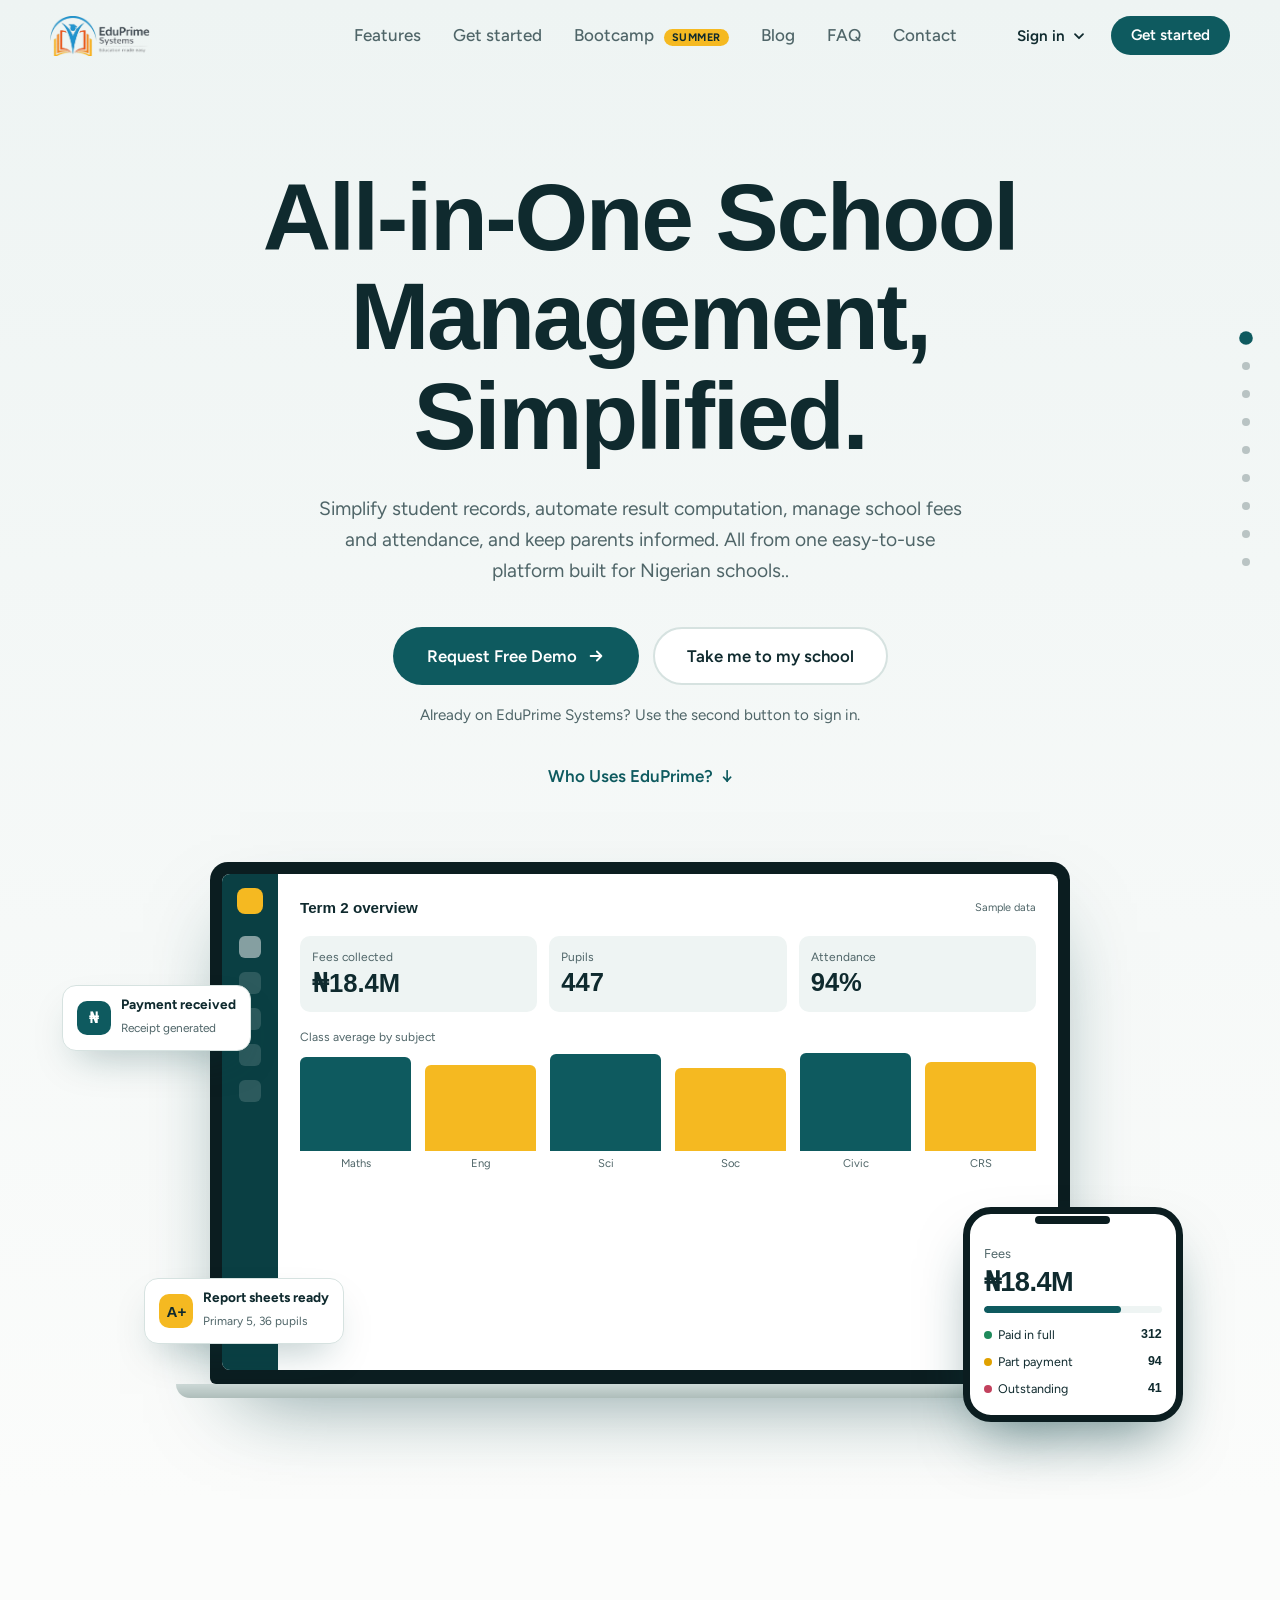
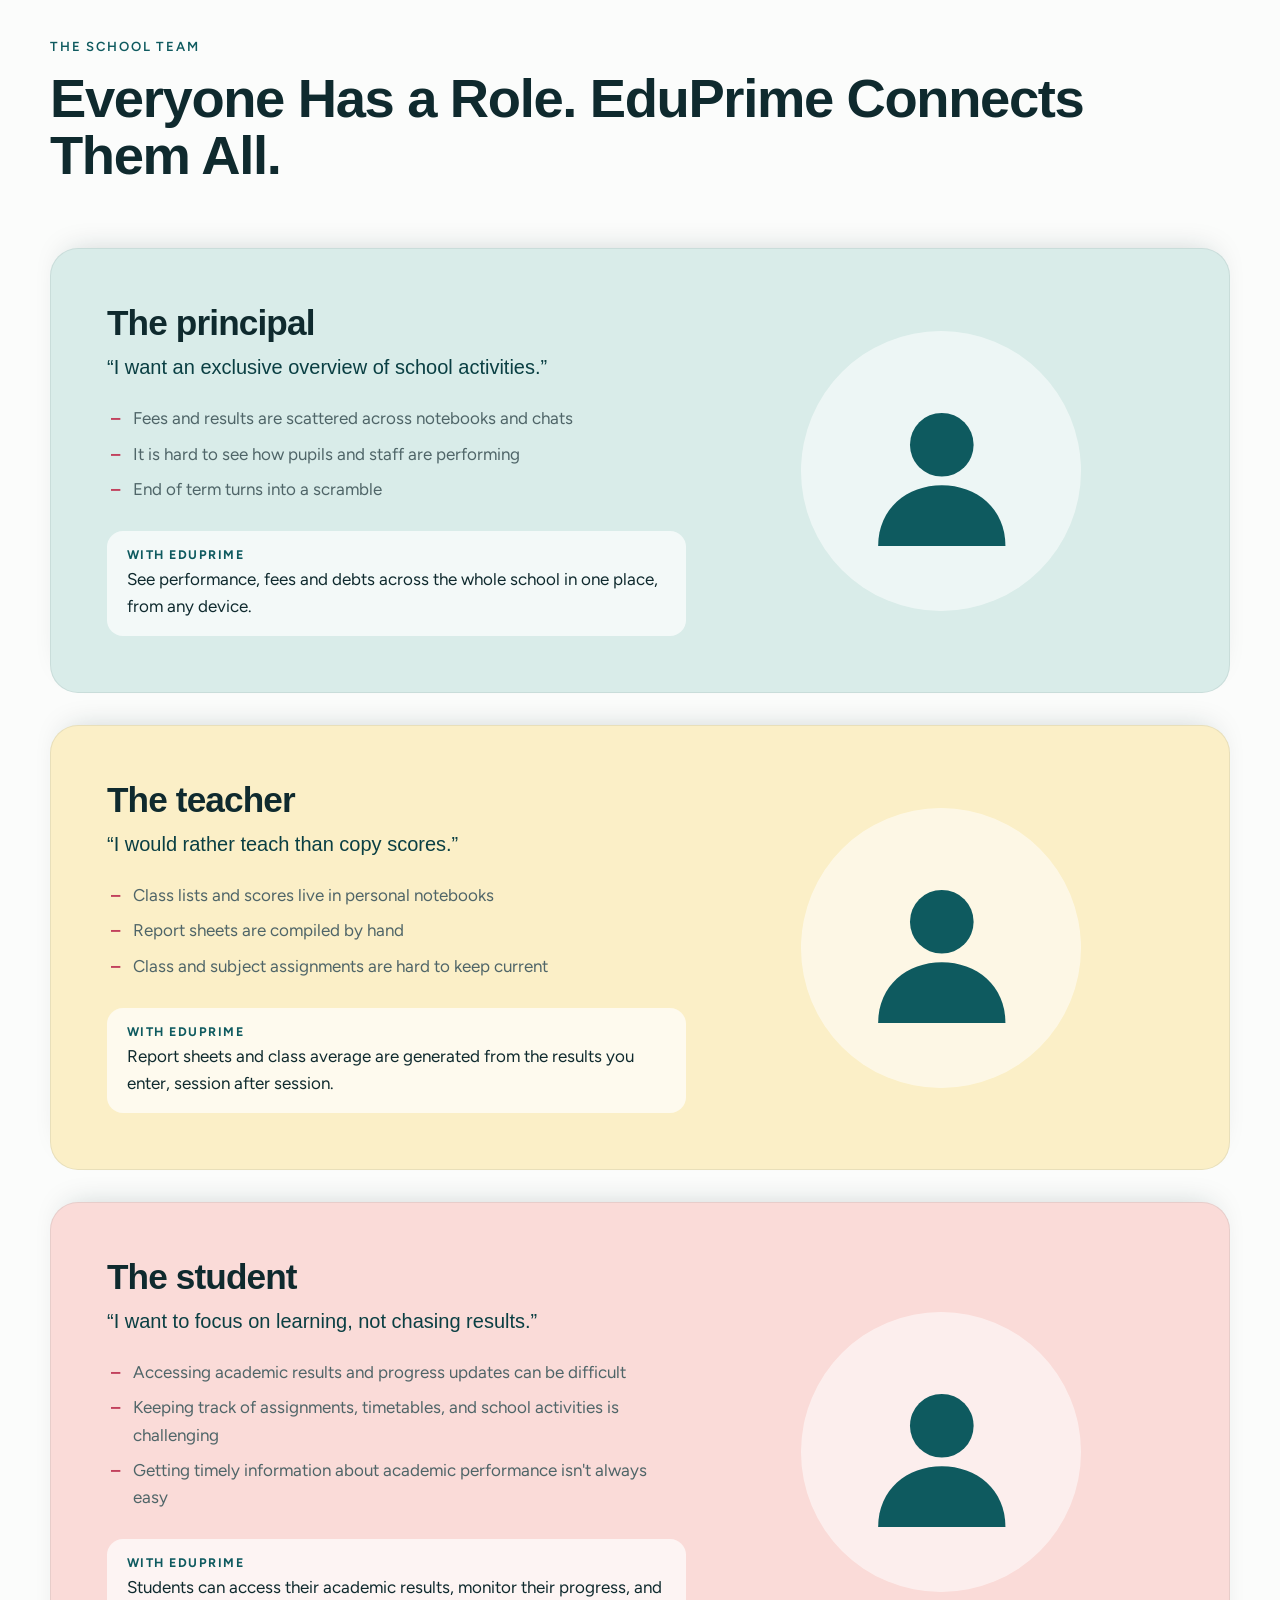
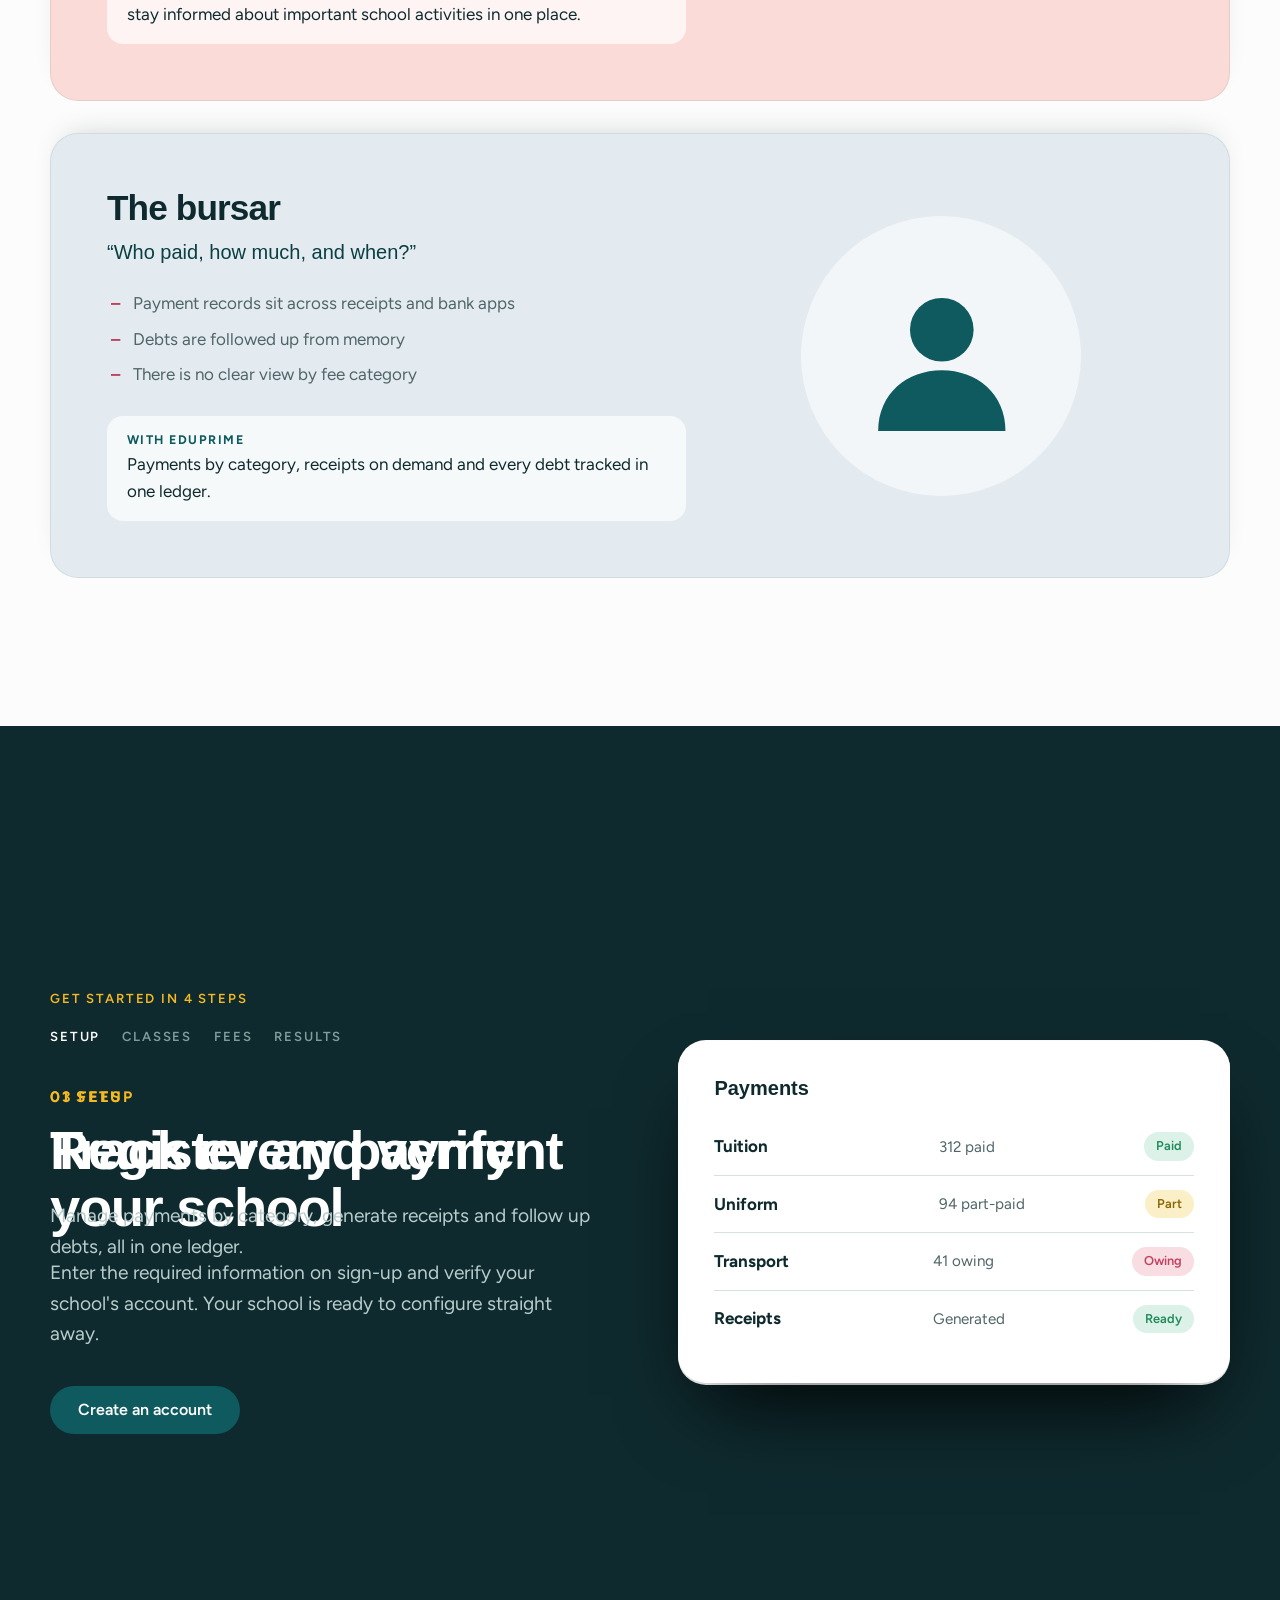
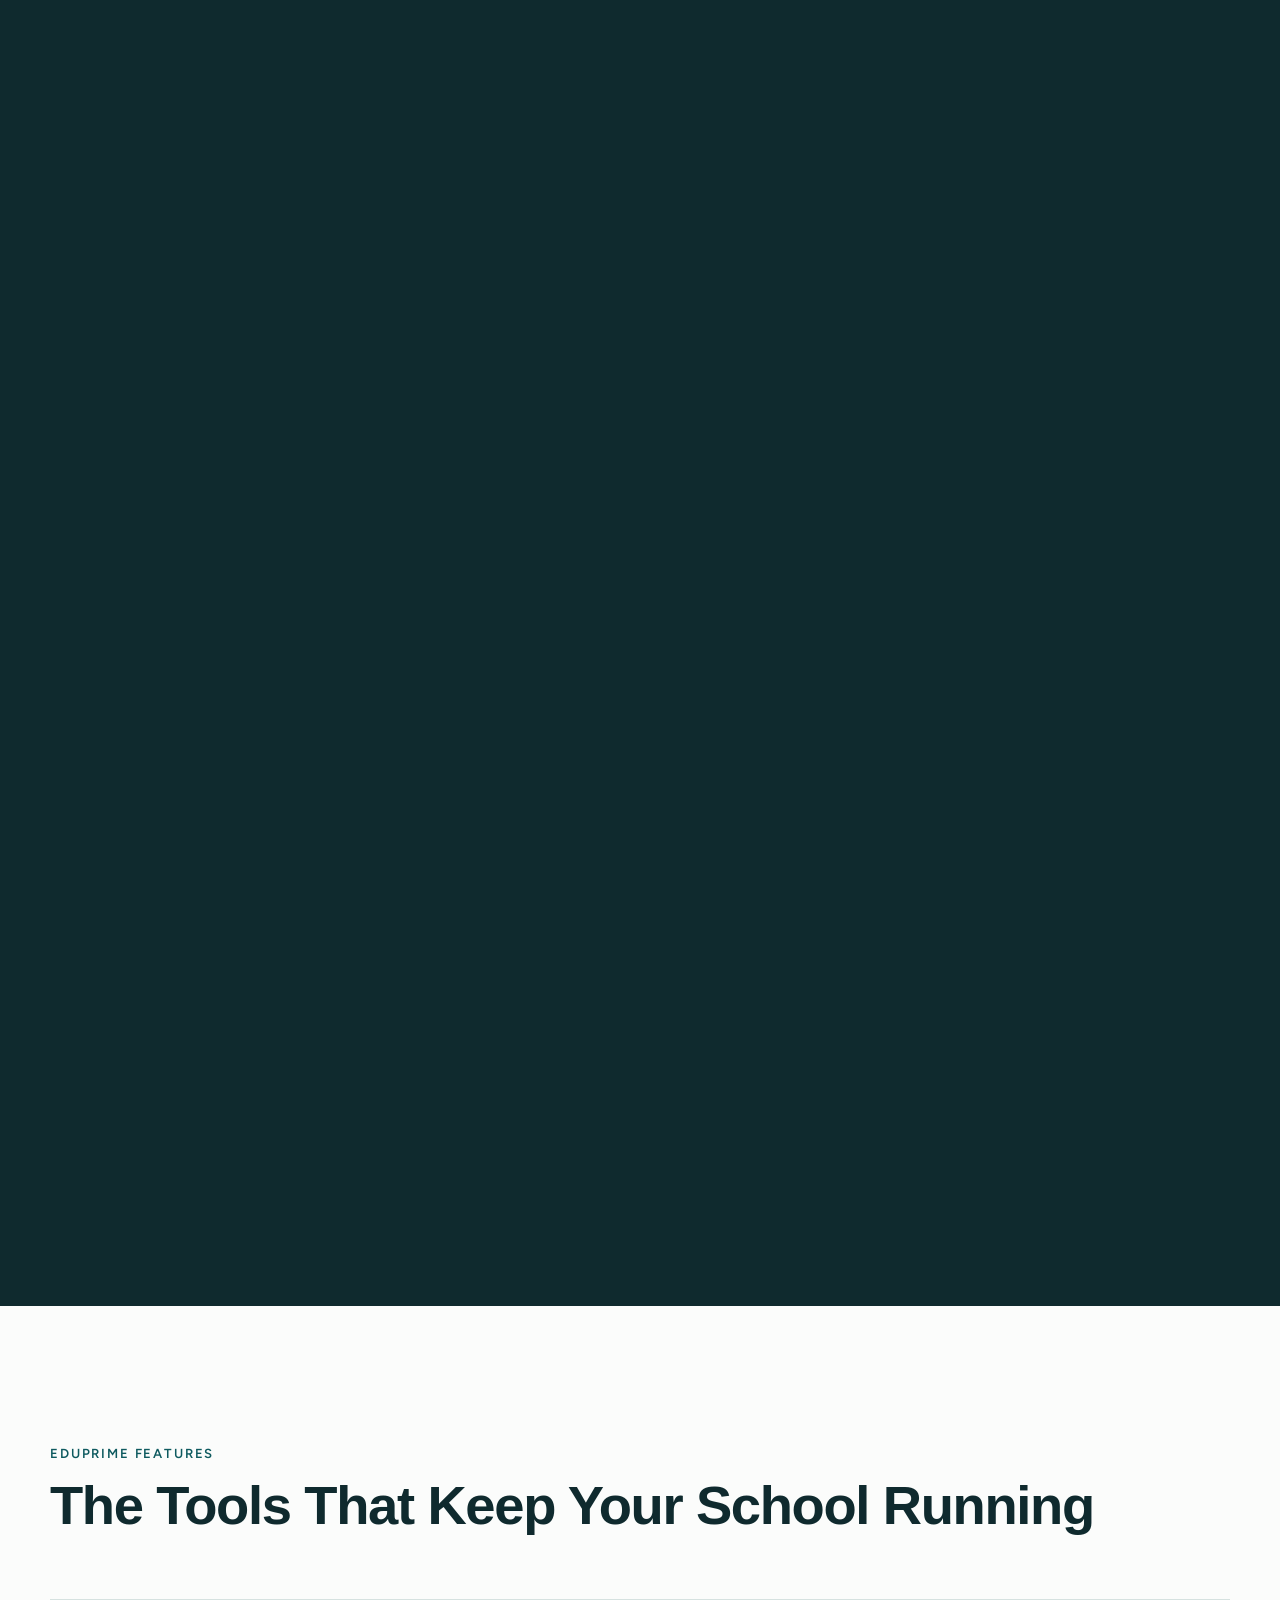
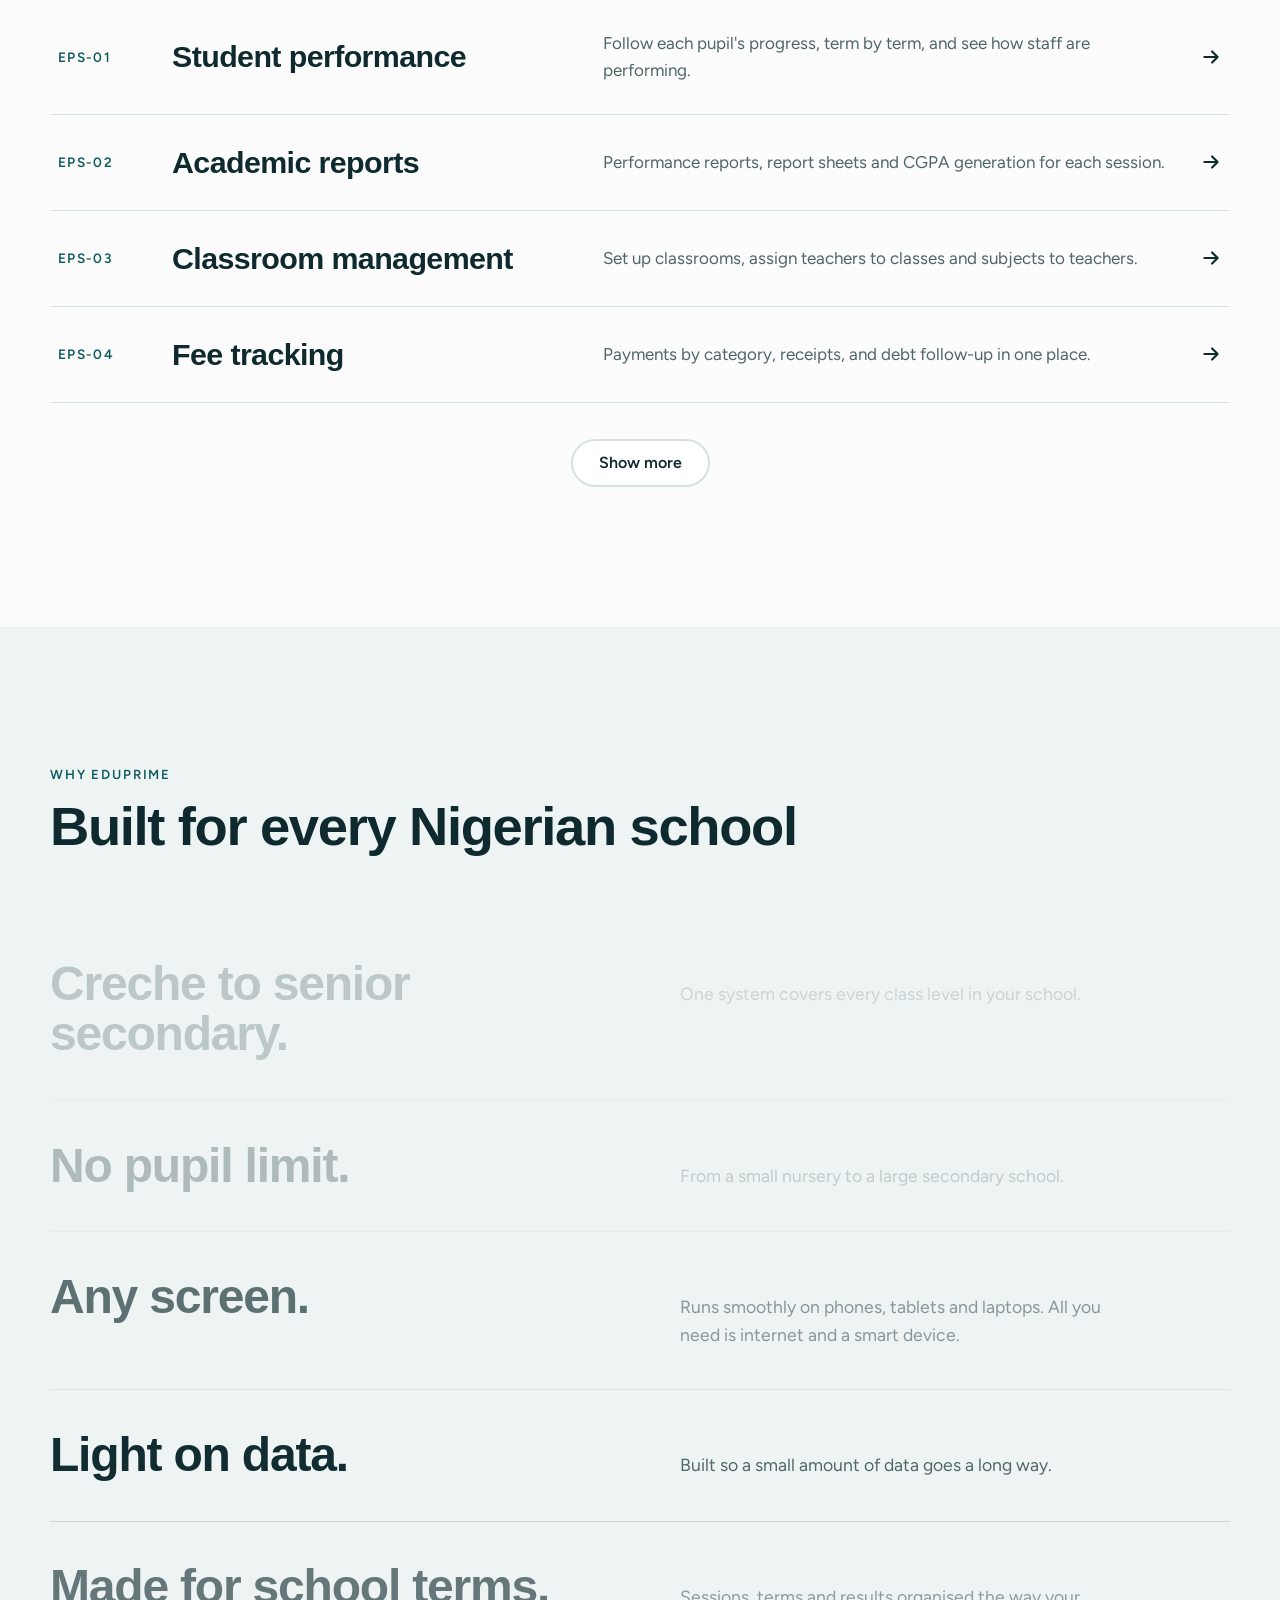
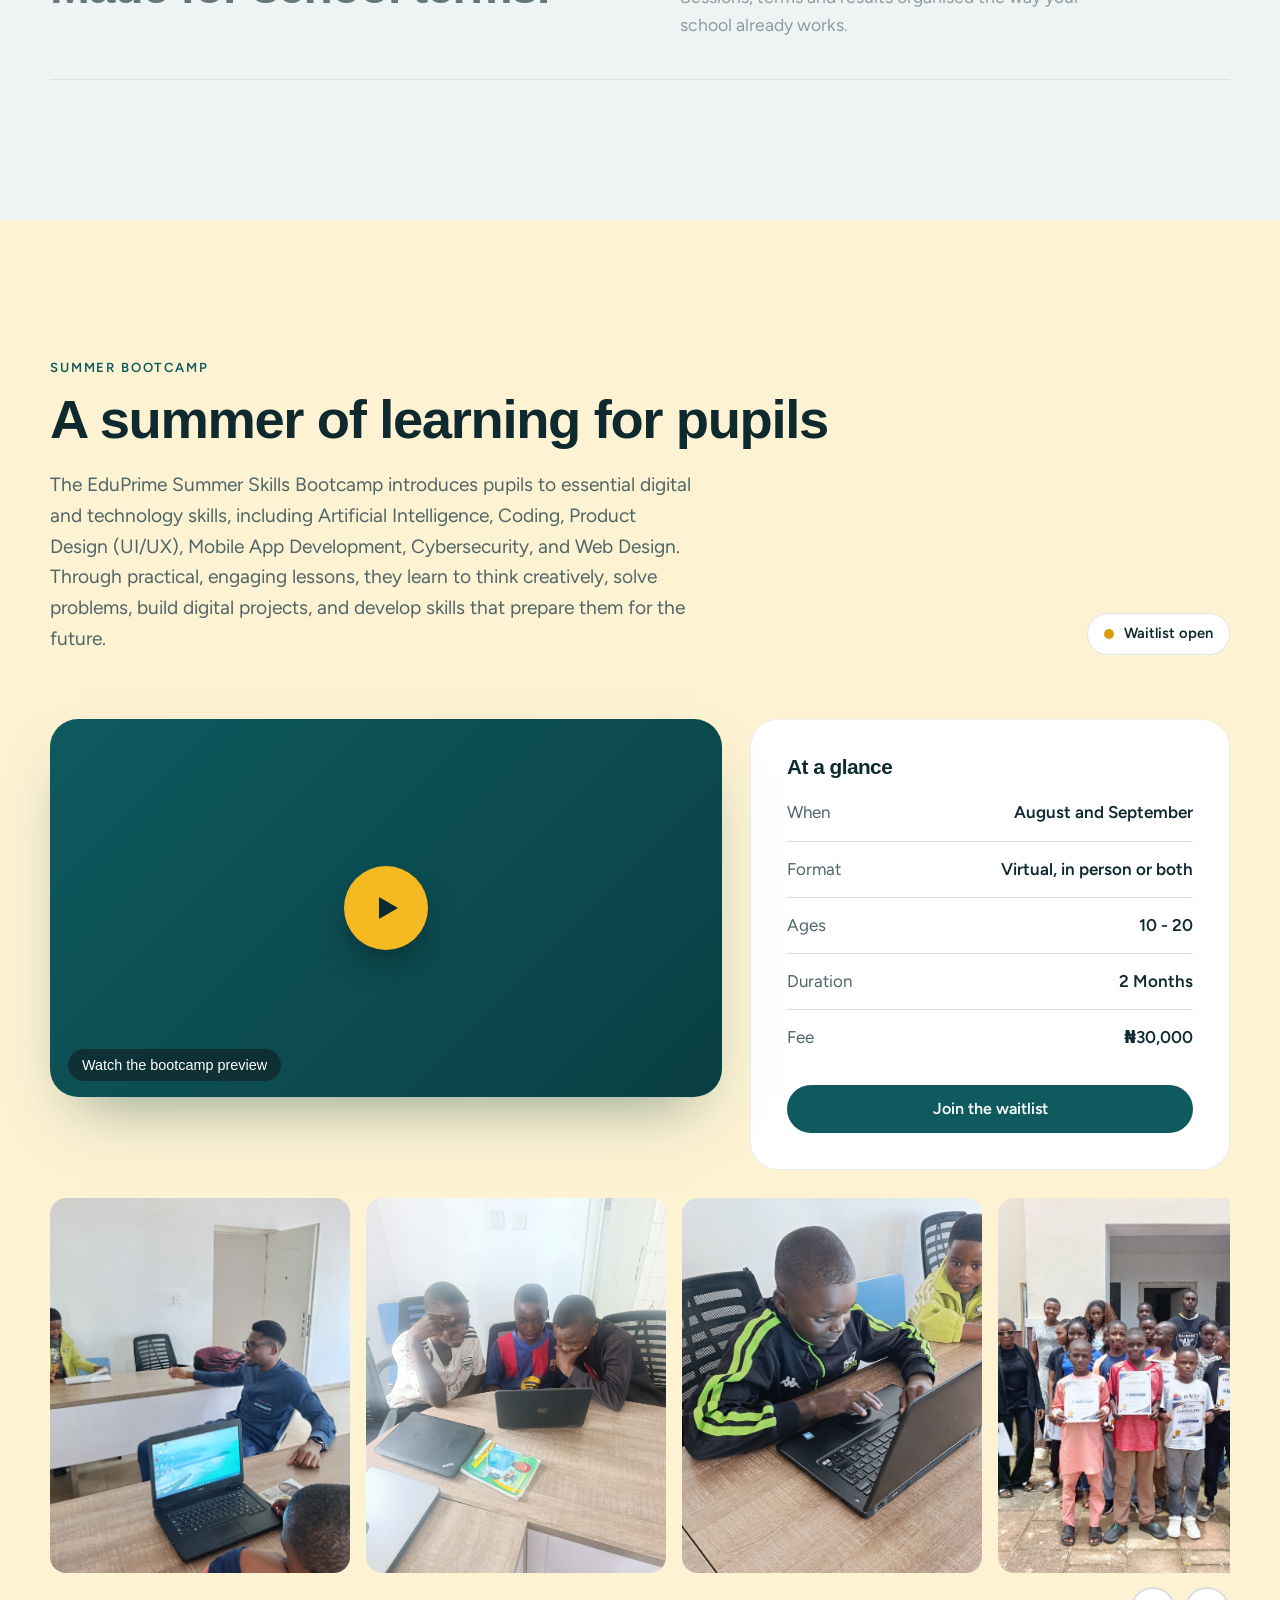
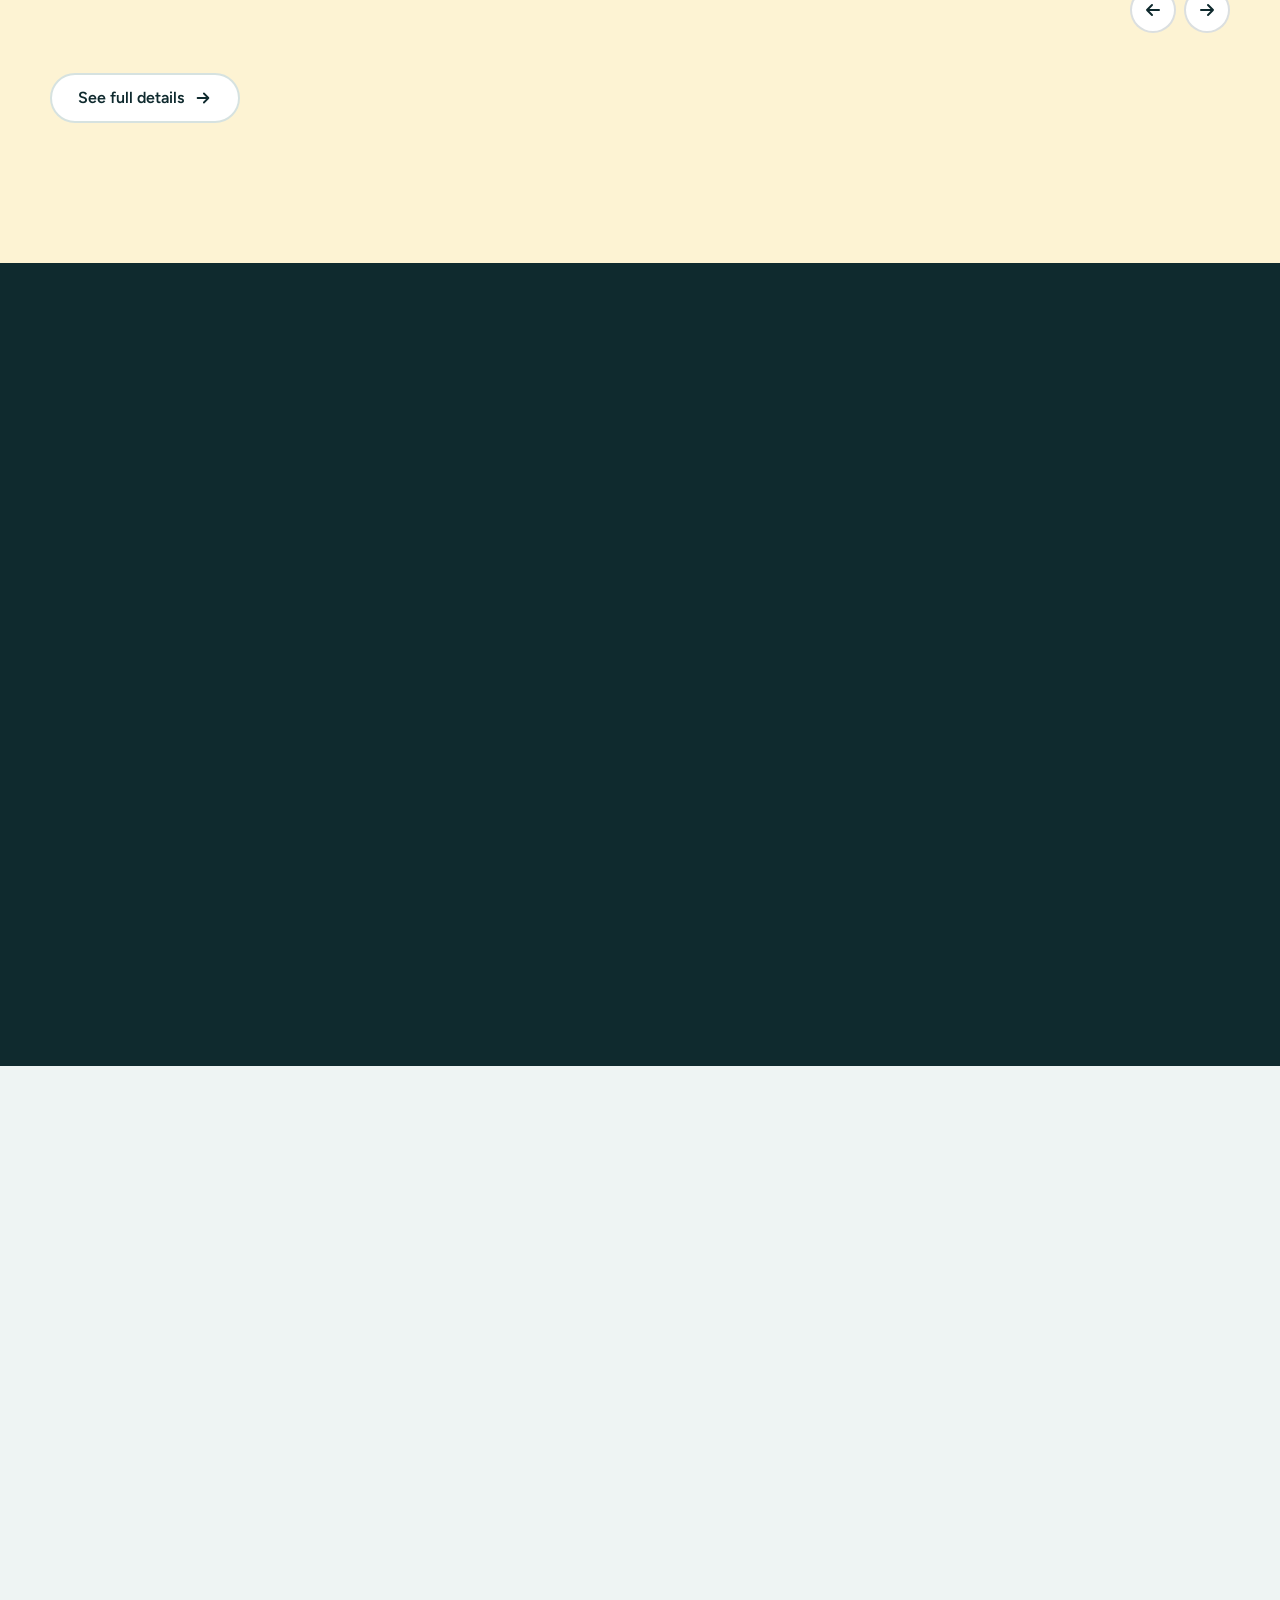
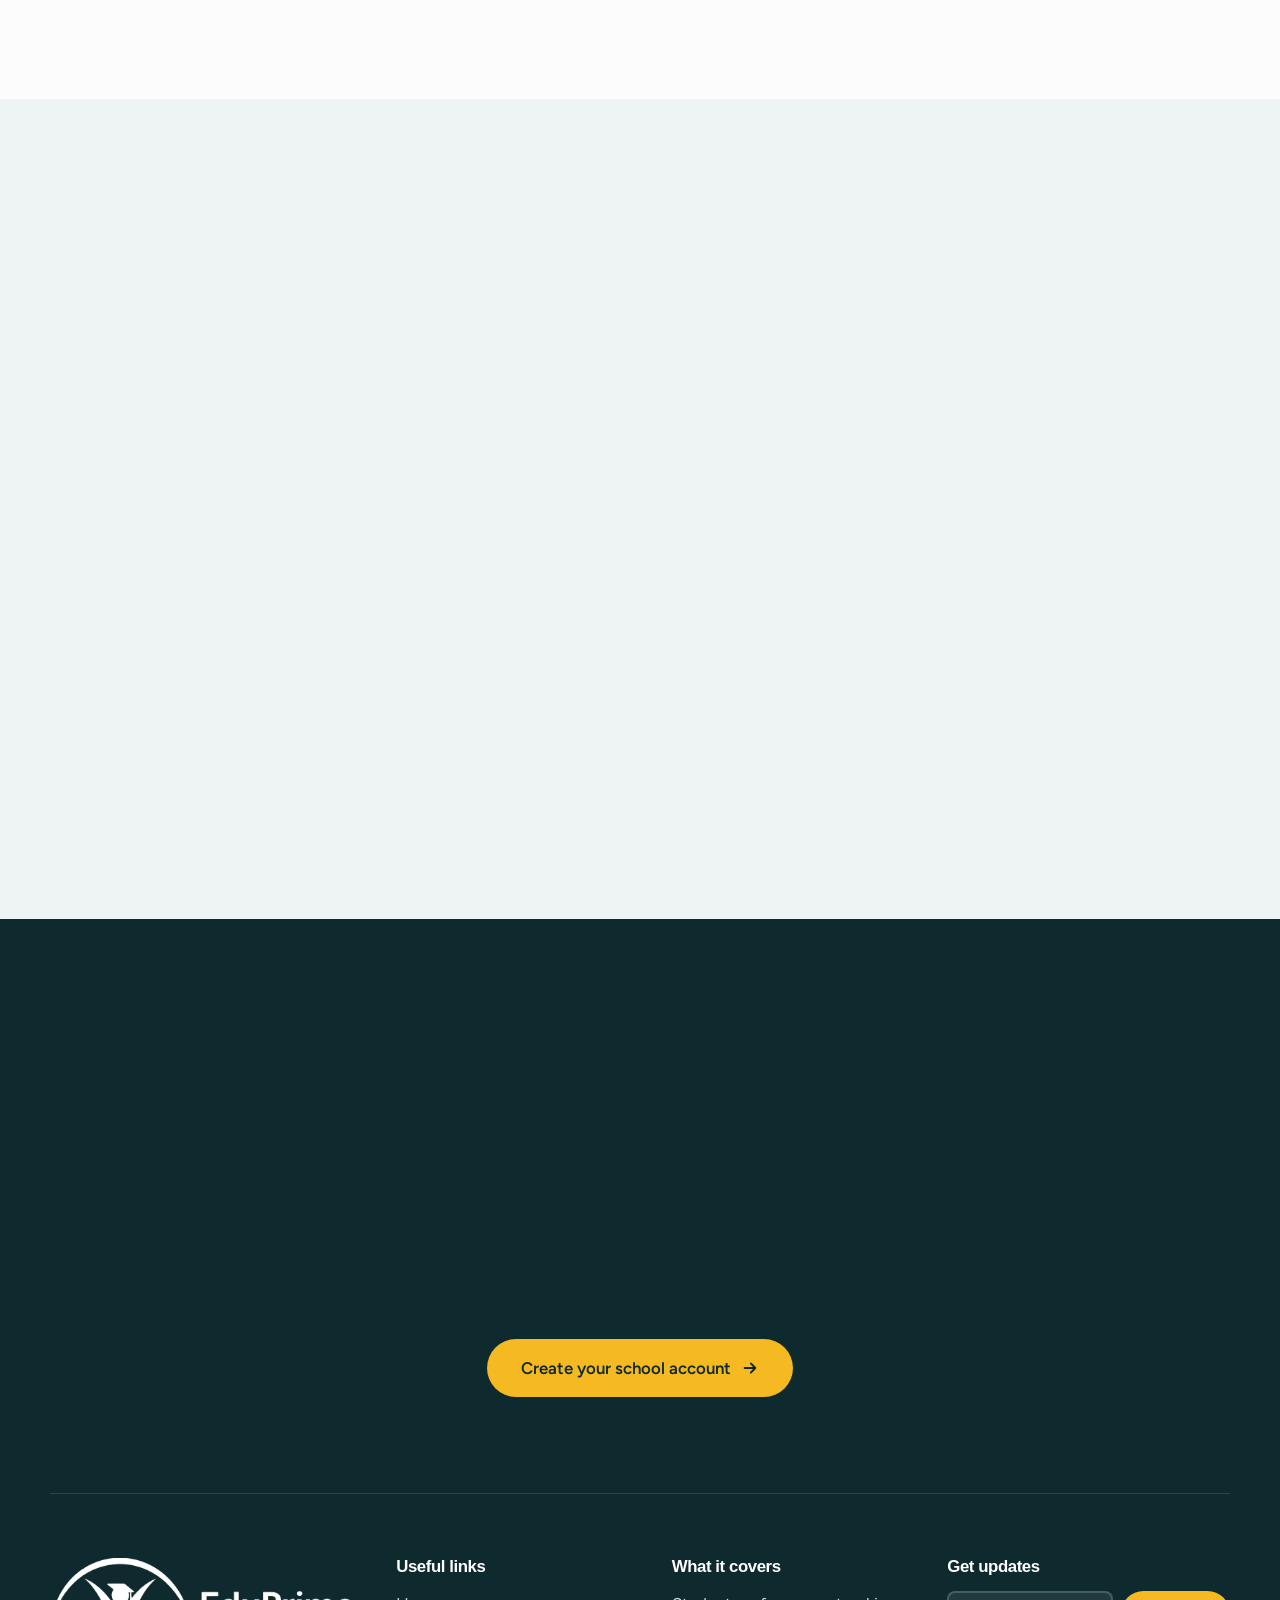
==== commit 7561252d: "fixed Blog Sections" ====
--- a/index.html
+++ b/index.html
@@ -360,7 +360,7 @@
           <div>
             <p class="eyebrow">Summer Bootcamp</p>
             <h2>A summer of learning for pupils</h2>
-            <p class="lead">Hands-on sessions every August and September, online, in person or both. <mark class="tbc">The EduPrime Summer Skills Bootcamp introduces pupils to essential digital and technology skills, including Artificial Intelligence, Coding, Product Design (UI/UX), Mobile App Development, Cybersecurity, and Web Design. Through practical, engaging lessons, they learn to think creatively, solve problems, build digital projects, and develop skills that prepare them for the future.</mark></p>
+            <p class="lead">The EduPrime Summer Skills Bootcamp introduces pupils to essential digital and technology skills, including Artificial Intelligence, Coding, Product Design (UI/UX), Mobile App Development, Cybersecurity, and Web Design. Through practical, engaging lessons, they learn to think creatively, solve problems, build digital projects, and develop skills that prepare them for the future.</p>
           </div>
           <span class="status"><i></i>
             <span class="when" data-when="waitlist">Waitlist open</span>
@@ -384,7 +384,7 @@
           <aside class="facts-card" data-reveal>
             <h3>At a glance</h3>
             <dl>
-              <div><dt>When</dt><dd>August to September</dd></div>
+              <div><dt>When</dt><dd>August and September</dd></div>
               <div><dt>Format</dt><dd>Virtual, in person or both</dd></div>
               <div><dt>Ages</dt><dd>10 - 20</dd></div>
               <div><dt>Duration</dt><dd>2 Months</dd></div>
--- a/css/sections.css
+++ b/css/sections.css
@@ -216,3 +216,4 @@
 
 /* Final call-to-action now lives inside <main> (so the footer can stay the same on every page) */
 .finale { position: relative; background: var(--ink); color: #c9d9d8; overflow: hidden; }
+.cta-band .newsletter { flex: 1 1 340px; max-width: 460px; }
